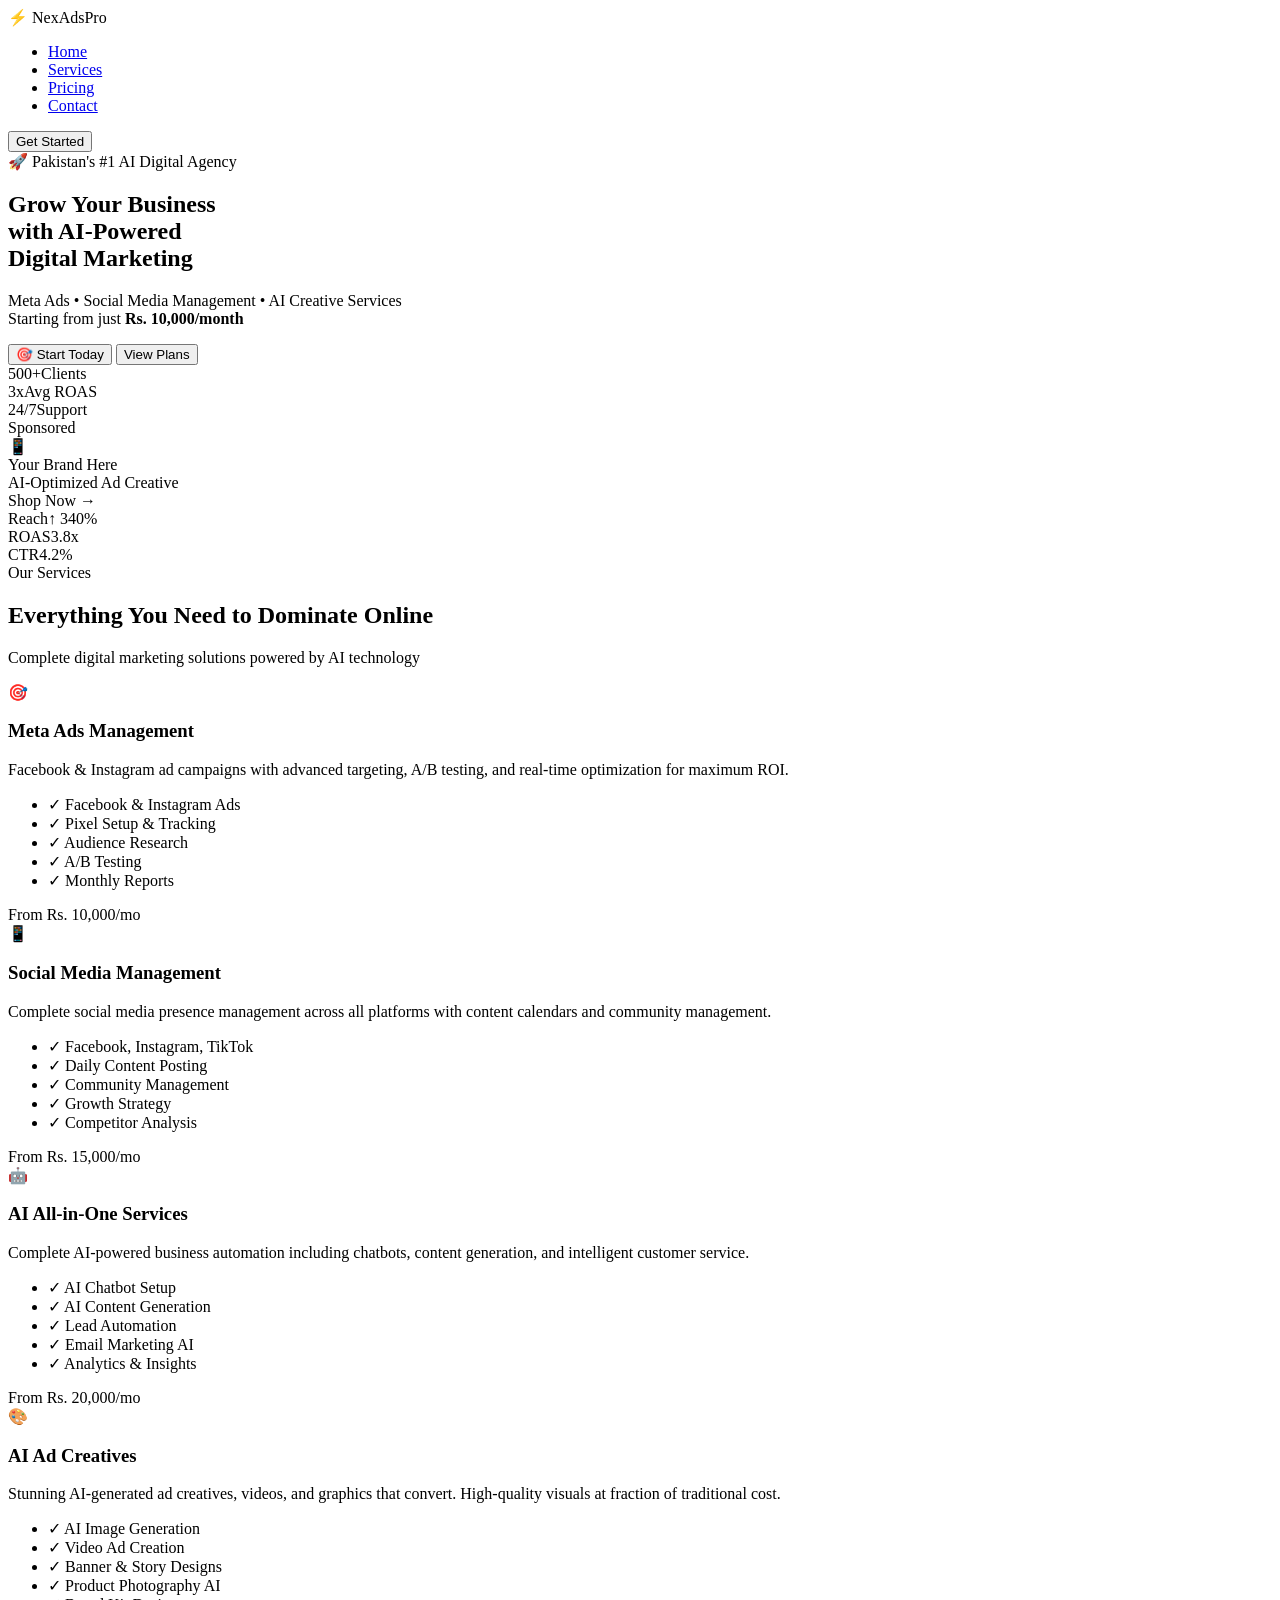
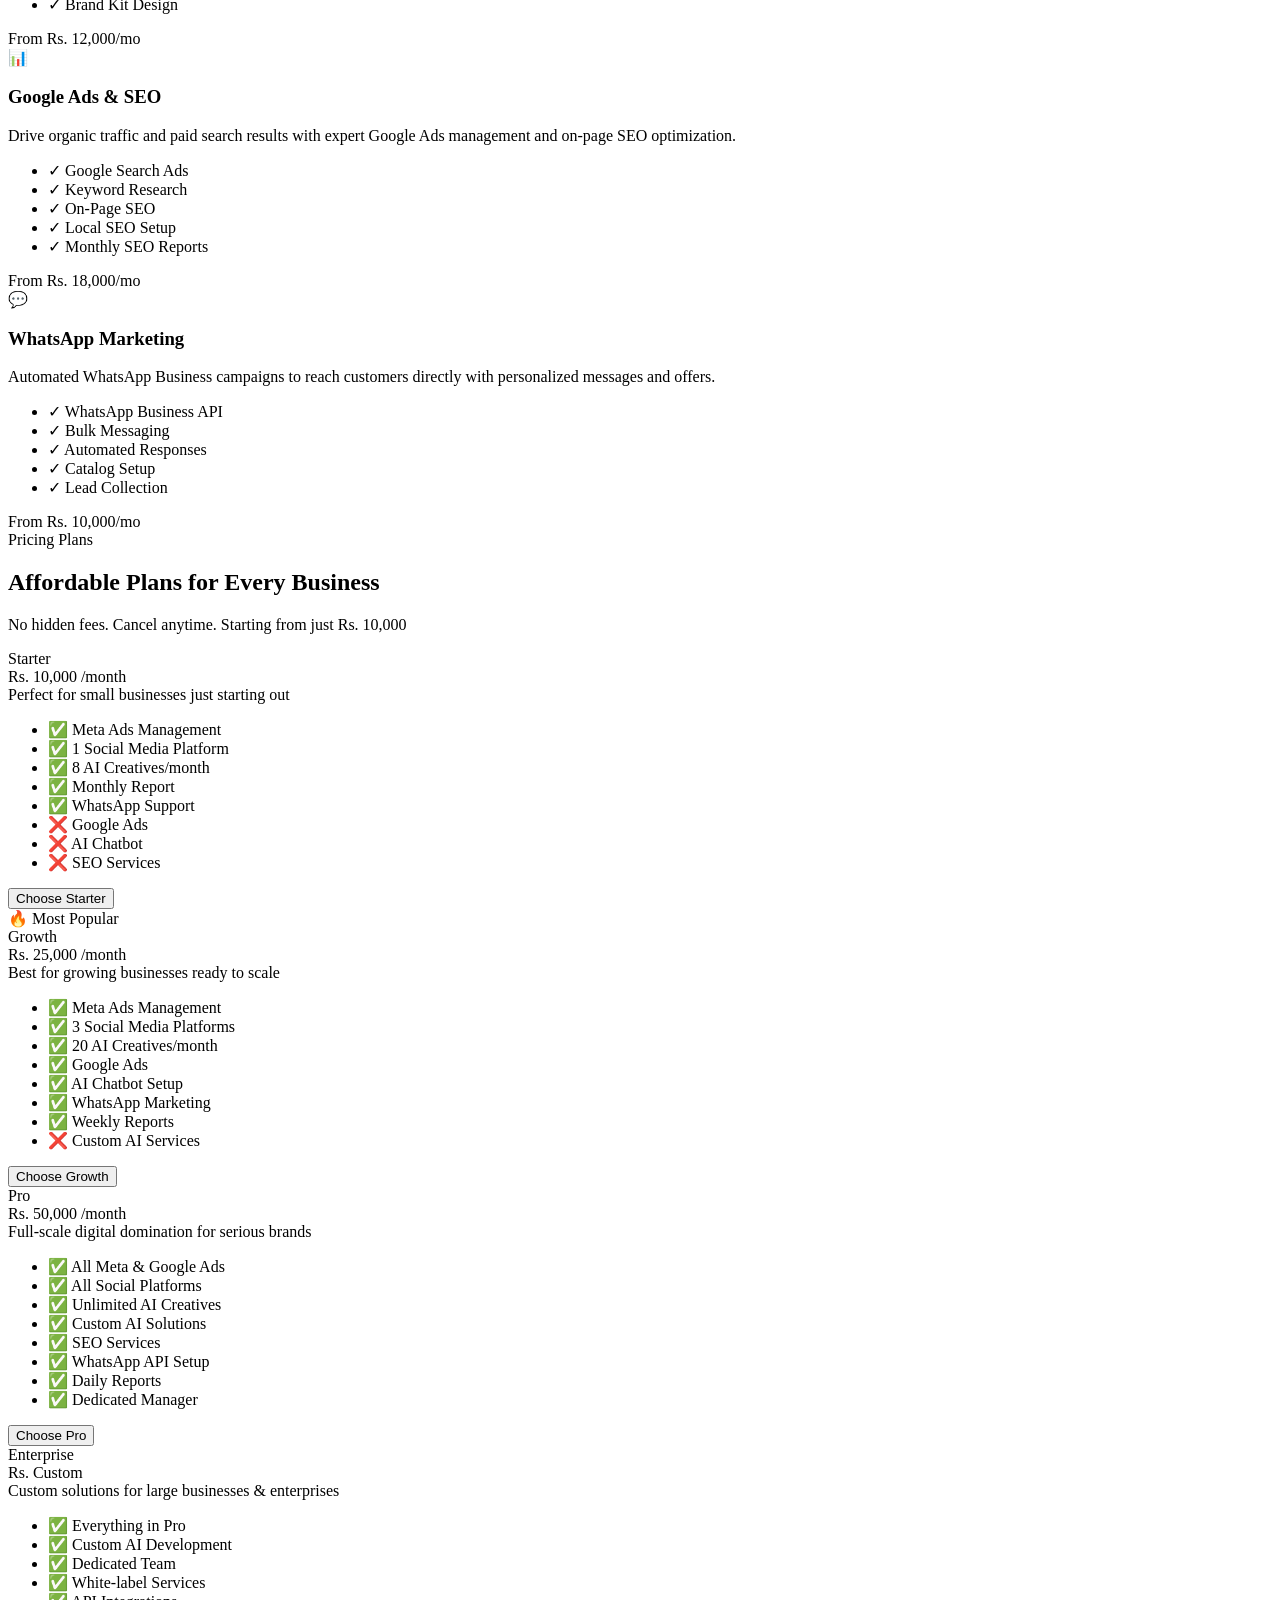
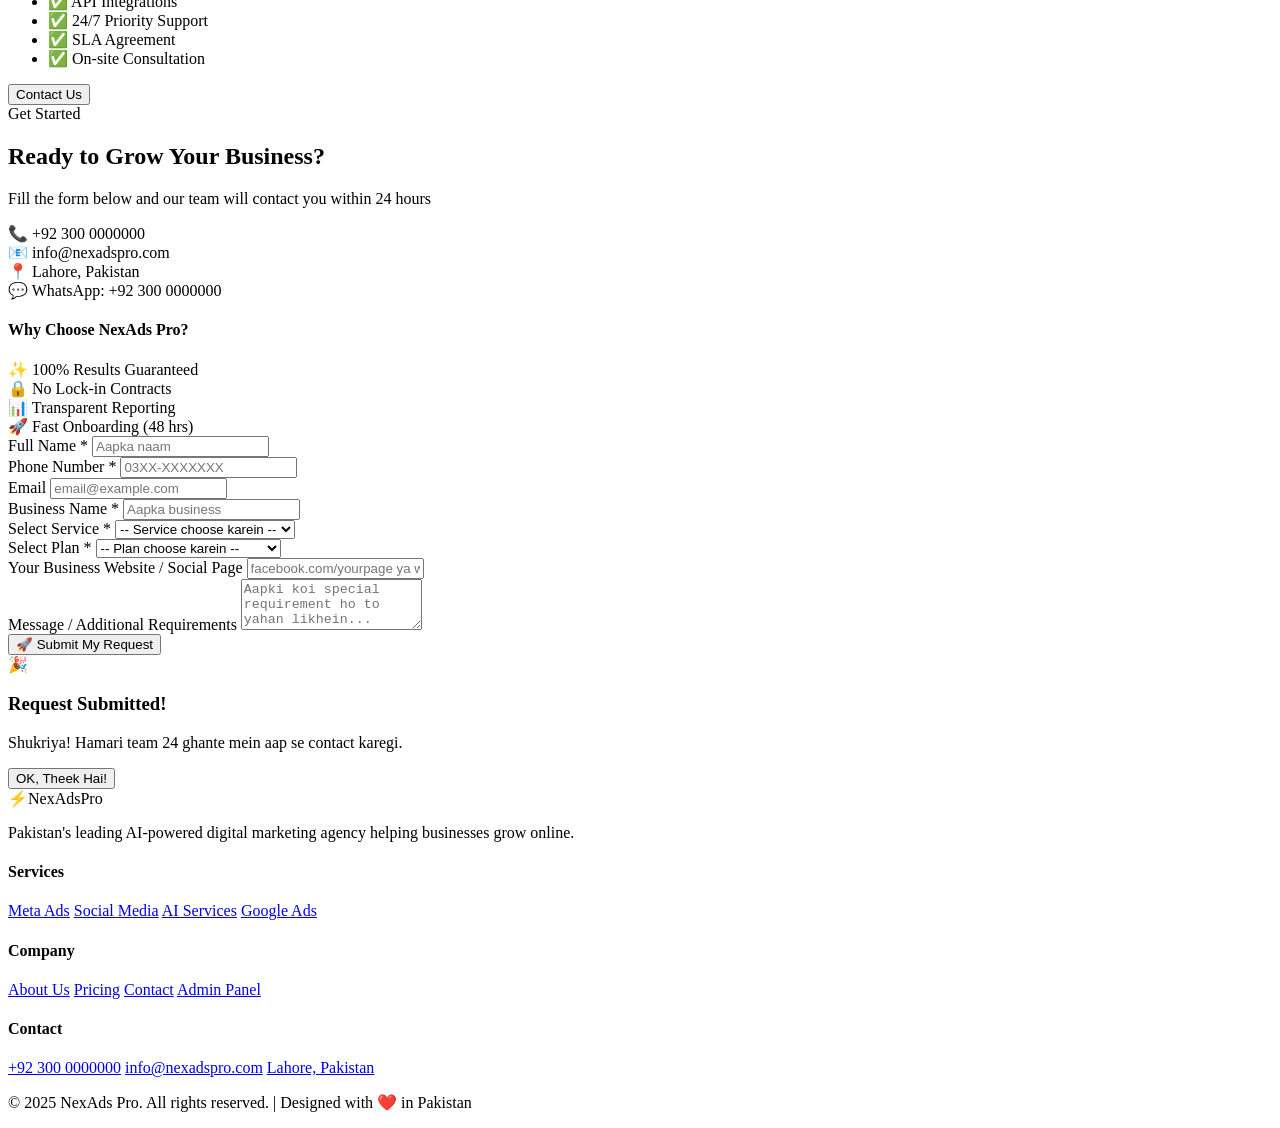
==== index.html @ dd32b871 "Add files via upload" ====
<!DOCTYPE html>
<html lang="en">
<head>
<meta charset="UTF-8">
<meta name="viewport" content="width=device-width, initial-scale=1.0">
<title>NexAds Pro | Digital Marketing & AI Services</title>
<link href="https://fonts.googleapis.com/css2?family=Syne:wght@400;600;700;800&family=DM+Sans:wght@300;400;500&display=swap" rel="stylesheet">
<link rel="stylesheet" href="css/style.css">
</head>
<body>

<!-- NAV -->
<nav class="navbar" id="navbar">
  <div class="nav-container">
    <div class="logo">
      <span class="logo-icon">⚡</span>
      <span class="logo-text">NexAds<span class="accent">Pro</span></span>
    </div>
    <ul class="nav-links" id="navLinks">
      <li><a href="#home">Home</a></li>
      <li><a href="#services">Services</a></li>
      <li><a href="#pricing">Pricing</a></li>
      <li><a href="#contact">Contact</a></li>
    </ul>
    <button class="cta-nav" onclick="scrollToContact()">Get Started</button>
    <div class="hamburger" id="hamburger">
      <span></span><span></span><span></span>
    </div>
  </div>
</nav>

<!-- HERO -->
<section class="hero" id="home">
  <div class="hero-bg">
    <div class="orb orb1"></div>
    <div class="orb orb2"></div>
    <div class="orb orb3"></div>
    <div class="grid-lines"></div>
  </div>
  <div class="hero-content">
    <div class="hero-badge">🚀 Pakistan's #1 AI Digital Agency</div>
    <h1 class="hero-title">
      Grow Your Business<br>
      with <span class="gradient-text">AI-Powered</span><br>
      Digital Marketing
    </h1>
    <p class="hero-sub">Meta Ads • Social Media Management • AI Creative Services<br>Starting from just <strong>Rs. 10,000/month</strong></p>
    <div class="hero-btns">
      <button class="btn-primary" onclick="scrollToContact()">🎯 Start Today</button>
      <button class="btn-outline" onclick="scrollTo('#pricing')">View Plans</button>
    </div>
    <div class="hero-stats">
      <div class="stat"><span class="stat-num">500+</span><span class="stat-label">Clients</span></div>
      <div class="stat-div"></div>
      <div class="stat"><span class="stat-num">3x</span><span class="stat-label">Avg ROAS</span></div>
      <div class="stat-div"></div>
      <div class="stat"><span class="stat-num">24/7</span><span class="stat-label">Support</span></div>
    </div>
  </div>
  <div class="hero-visual">
    <div class="phone-mockup">
      <div class="phone-screen">
        <div class="ad-preview">
          <div class="ad-tag">Sponsored</div>
          <div class="ad-img">📱</div>
          <div class="ad-content">
            <div class="ad-title">Your Brand Here</div>
            <div class="ad-desc">AI-Optimized Ad Creative</div>
            <div class="ad-cta">Shop Now →</div>
          </div>
        </div>
        <div class="metrics-card">
          <div class="metric"><span class="m-label">Reach</span><span class="m-val green">↑ 340%</span></div>
          <div class="metric"><span class="m-label">ROAS</span><span class="m-val green">3.8x</span></div>
          <div class="metric"><span class="m-label">CTR</span><span class="m-val yellow">4.2%</span></div>
        </div>
      </div>
    </div>
  </div>
</section>

<!-- SERVICES -->
<section class="services" id="services">
  <div class="container">
    <div class="section-header">
      <span class="section-tag">Our Services</span>
      <h2>Everything You Need to <span class="gradient-text">Dominate Online</span></h2>
      <p>Complete digital marketing solutions powered by AI technology</p>
    </div>
    <div class="services-grid">

      <div class="service-card featured">
        <div class="service-icon">🎯</div>
        <h3>Meta Ads Management</h3>
        <p>Facebook & Instagram ad campaigns with advanced targeting, A/B testing, and real-time optimization for maximum ROI.</p>
        <ul class="service-list">
          <li>✓ Facebook & Instagram Ads</li>
          <li>✓ Pixel Setup & Tracking</li>
          <li>✓ Audience Research</li>
          <li>✓ A/B Testing</li>
          <li>✓ Monthly Reports</li>
        </ul>
        <div class="service-price">From Rs. 10,000/mo</div>
      </div>

      <div class="service-card">
        <div class="service-icon">📱</div>
        <h3>Social Media Management</h3>
        <p>Complete social media presence management across all platforms with content calendars and community management.</p>
        <ul class="service-list">
          <li>✓ Facebook, Instagram, TikTok</li>
          <li>✓ Daily Content Posting</li>
          <li>✓ Community Management</li>
          <li>✓ Growth Strategy</li>
          <li>✓ Competitor Analysis</li>
        </ul>
        <div class="service-price">From Rs. 15,000/mo</div>
      </div>

      <div class="service-card">
        <div class="service-icon">🤖</div>
        <h3>AI All-in-One Services</h3>
        <p>Complete AI-powered business automation including chatbots, content generation, and intelligent customer service.</p>
        <ul class="service-list">
          <li>✓ AI Chatbot Setup</li>
          <li>✓ AI Content Generation</li>
          <li>✓ Lead Automation</li>
          <li>✓ Email Marketing AI</li>
          <li>✓ Analytics & Insights</li>
        </ul>
        <div class="service-price">From Rs. 20,000/mo</div>
      </div>

      <div class="service-card">
        <div class="service-icon">🎨</div>
        <h3>AI Ad Creatives</h3>
        <p>Stunning AI-generated ad creatives, videos, and graphics that convert. High-quality visuals at fraction of traditional cost.</p>
        <ul class="service-list">
          <li>✓ AI Image Generation</li>
          <li>✓ Video Ad Creation</li>
          <li>✓ Banner & Story Designs</li>
          <li>✓ Product Photography AI</li>
          <li>✓ Brand Kit Design</li>
        </ul>
        <div class="service-price">From Rs. 12,000/mo</div>
      </div>

      <div class="service-card">
        <div class="service-icon">📊</div>
        <h3>Google Ads & SEO</h3>
        <p>Drive organic traffic and paid search results with expert Google Ads management and on-page SEO optimization.</p>
        <ul class="service-list">
          <li>✓ Google Search Ads</li>
          <li>✓ Keyword Research</li>
          <li>✓ On-Page SEO</li>
          <li>✓ Local SEO Setup</li>
          <li>✓ Monthly SEO Reports</li>
        </ul>
        <div class="service-price">From Rs. 18,000/mo</div>
      </div>

      <div class="service-card">
        <div class="service-icon">💬</div>
        <h3>WhatsApp Marketing</h3>
        <p>Automated WhatsApp Business campaigns to reach customers directly with personalized messages and offers.</p>
        <ul class="service-list">
          <li>✓ WhatsApp Business API</li>
          <li>✓ Bulk Messaging</li>
          <li>✓ Automated Responses</li>
          <li>✓ Catalog Setup</li>
          <li>✓ Lead Collection</li>
        </ul>
        <div class="service-price">From Rs. 10,000/mo</div>
      </div>

    </div>
  </div>
</section>

<!-- PRICING -->
<section class="pricing" id="pricing">
  <div class="container">
    <div class="section-header">
      <span class="section-tag">Pricing Plans</span>
      <h2>Affordable Plans for <span class="gradient-text">Every Business</span></h2>
      <p>No hidden fees. Cancel anytime. Starting from just Rs. 10,000</p>
    </div>
    <div class="pricing-grid">

      <div class="pricing-card">
        <div class="plan-tag">Starter</div>
        <div class="plan-price">
          <span class="currency">Rs.</span>
          <span class="amount">10,000</span>
          <span class="period">/month</span>
        </div>
        <div class="plan-desc">Perfect for small businesses just starting out</div>
        <ul class="plan-features">
          <li>✅ Meta Ads Management</li>
          <li>✅ 1 Social Media Platform</li>
          <li>✅ 8 AI Creatives/month</li>
          <li>✅ Monthly Report</li>
          <li>✅ WhatsApp Support</li>
          <li>❌ Google Ads</li>
          <li>❌ AI Chatbot</li>
          <li>❌ SEO Services</li>
        </ul>
        <button class="btn-plan" onclick="selectPlan('Starter - Rs. 10,000/month')">Choose Starter</button>
      </div>

      <div class="pricing-card popular">
        <div class="popular-badge">🔥 Most Popular</div>
        <div class="plan-tag">Growth</div>
        <div class="plan-price">
          <span class="currency">Rs.</span>
          <span class="amount">25,000</span>
          <span class="period">/month</span>
        </div>
        <div class="plan-desc">Best for growing businesses ready to scale</div>
        <ul class="plan-features">
          <li>✅ Meta Ads Management</li>
          <li>✅ 3 Social Media Platforms</li>
          <li>✅ 20 AI Creatives/month</li>
          <li>✅ Google Ads</li>
          <li>✅ AI Chatbot Setup</li>
          <li>✅ WhatsApp Marketing</li>
          <li>✅ Weekly Reports</li>
          <li>❌ Custom AI Services</li>
        </ul>
        <button class="btn-plan popular-btn" onclick="selectPlan('Growth - Rs. 25,000/month')">Choose Growth</button>
      </div>

      <div class="pricing-card">
        <div class="plan-tag">Pro</div>
        <div class="plan-price">
          <span class="currency">Rs.</span>
          <span class="amount">50,000</span>
          <span class="period">/month</span>
        </div>
        <div class="plan-desc">Full-scale digital domination for serious brands</div>
        <ul class="plan-features">
          <li>✅ All Meta & Google Ads</li>
          <li>✅ All Social Platforms</li>
          <li>✅ Unlimited AI Creatives</li>
          <li>✅ Custom AI Solutions</li>
          <li>✅ SEO Services</li>
          <li>✅ WhatsApp API Setup</li>
          <li>✅ Daily Reports</li>
          <li>✅ Dedicated Manager</li>
        </ul>
        <button class="btn-plan" onclick="selectPlan('Pro - Rs. 50,000/month')">Choose Pro</button>
      </div>

      <div class="pricing-card enterprise">
        <div class="plan-tag">Enterprise</div>
        <div class="plan-price">
          <span class="currency">Rs.</span>
          <span class="amount">Custom</span>
        </div>
        <div class="plan-desc">Custom solutions for large businesses & enterprises</div>
        <ul class="plan-features">
          <li>✅ Everything in Pro</li>
          <li>✅ Custom AI Development</li>
          <li>✅ Dedicated Team</li>
          <li>✅ White-label Services</li>
          <li>✅ API Integrations</li>
          <li>✅ 24/7 Priority Support</li>
          <li>✅ SLA Agreement</li>
          <li>✅ On-site Consultation</li>
        </ul>
        <button class="btn-plan" onclick="selectPlan('Enterprise - Custom Pricing')">Contact Us</button>
      </div>

    </div>
  </div>
</section>

<!-- CONTACT / ORDER FORM -->
<section class="contact" id="contact">
  <div class="container">
    <div class="section-header">
      <span class="section-tag">Get Started</span>
      <h2>Ready to <span class="gradient-text">Grow Your Business?</span></h2>
      <p>Fill the form below and our team will contact you within 24 hours</p>
    </div>
    <div class="contact-wrapper">
      <div class="contact-info">
        <div class="info-item">📞 <span>+92 300 0000000</span></div>
        <div class="info-item">📧 <span>info@nexadspro.com</span></div>
        <div class="info-item">📍 <span>Lahore, Pakistan</span></div>
        <div class="info-item">💬 <span>WhatsApp: +92 300 0000000</span></div>
        <div class="why-us">
          <h4>Why Choose NexAds Pro?</h4>
          <div class="why-item">✨ 100% Results Guaranteed</div>
          <div class="why-item">🔒 No Lock-in Contracts</div>
          <div class="why-item">📊 Transparent Reporting</div>
          <div class="why-item">🚀 Fast Onboarding (48 hrs)</div>
        </div>
      </div>
      <form class="contact-form" id="contactForm">
        <div class="form-row">
          <div class="form-group">
            <label>Full Name *</label>
            <input type="text" id="fname" placeholder="Aapka naam" required>
          </div>
          <div class="form-group">
            <label>Phone Number *</label>
            <input type="tel" id="fphone" placeholder="03XX-XXXXXXX" required>
          </div>
        </div>
        <div class="form-row">
          <div class="form-group">
            <label>Email</label>
            <input type="email" id="femail" placeholder="email@example.com">
          </div>
          <div class="form-group">
            <label>Business Name *</label>
            <input type="text" id="fbusiness" placeholder="Aapka business" required>
          </div>
        </div>
        <div class="form-group">
          <label>Select Service *</label>
          <select id="fservice" required>
            <option value="">-- Service choose karein --</option>
            <option>Meta Ads Management</option>
            <option>Social Media Management</option>
            <option>AI All-in-One Services</option>
            <option>AI Ad Creatives</option>
            <option>Google Ads & SEO</option>
            <option>WhatsApp Marketing</option>
            <option>Multiple Services (Bundle)</option>
          </select>
        </div>
        <div class="form-group">
          <label>Select Plan *</label>
          <select id="fplan" required>
            <option value="">-- Plan choose karein --</option>
            <option>Starter - Rs. 10,000/month</option>
            <option>Growth - Rs. 25,000/month</option>
            <option>Pro - Rs. 50,000/month</option>
            <option>Enterprise - Custom Pricing</option>
          </select>
        </div>
        <div class="form-group">
          <label>Your Business Website / Social Page</label>
          <input type="text" id="fwebsite" placeholder="facebook.com/yourpage ya website">
        </div>
        <div class="form-group">
          <label>Message / Additional Requirements</label>
          <textarea id="fmessage" rows="3" placeholder="Aapki koi special requirement ho to yahan likhein..."></textarea>
        </div>
        <button type="submit" class="btn-submit" id="submitBtn">
          <span id="submitText">🚀 Submit My Request</span>
        </button>
      </form>
    </div>
  </div>
</section>

<!-- SUCCESS MODAL -->
<div class="modal" id="successModal">
  <div class="modal-box">
    <div class="modal-icon">🎉</div>
    <h3>Request Submitted!</h3>
    <p>Shukriya! Hamari team 24 ghante mein aap se contact karegi.</p>
    <button onclick="closeModal()">OK, Theek Hai!</button>
  </div>
</div>

<!-- FOOTER -->
<footer class="footer">
  <div class="container">
    <div class="footer-grid">
      <div class="footer-brand">
        <div class="logo"><span class="logo-icon">⚡</span><span class="logo-text">NexAds<span class="accent">Pro</span></span></div>
        <p>Pakistan's leading AI-powered digital marketing agency helping businesses grow online.</p>
      </div>
      <div class="footer-links">
        <h4>Services</h4>
        <a href="#services">Meta Ads</a>
        <a href="#services">Social Media</a>
        <a href="#services">AI Services</a>
        <a href="#services">Google Ads</a>
      </div>
      <div class="footer-links">
        <h4>Company</h4>
        <a href="#home">About Us</a>
        <a href="#pricing">Pricing</a>
        <a href="#contact">Contact</a>
        <a href="admin/login.html">Admin Panel</a>
      </div>
      <div class="footer-links">
        <h4>Contact</h4>
        <a href="#">+92 300 0000000</a>
        <a href="#">info@nexadspro.com</a>
        <a href="#">Lahore, Pakistan</a>
      </div>
    </div>
    <div class="footer-bottom">
      <p>© 2025 NexAds Pro. All rights reserved. | Designed with ❤️ in Pakistan</p>
    </div>
  </div>
</footer>

<script src="js/main.js"></script>
</body>
</html>
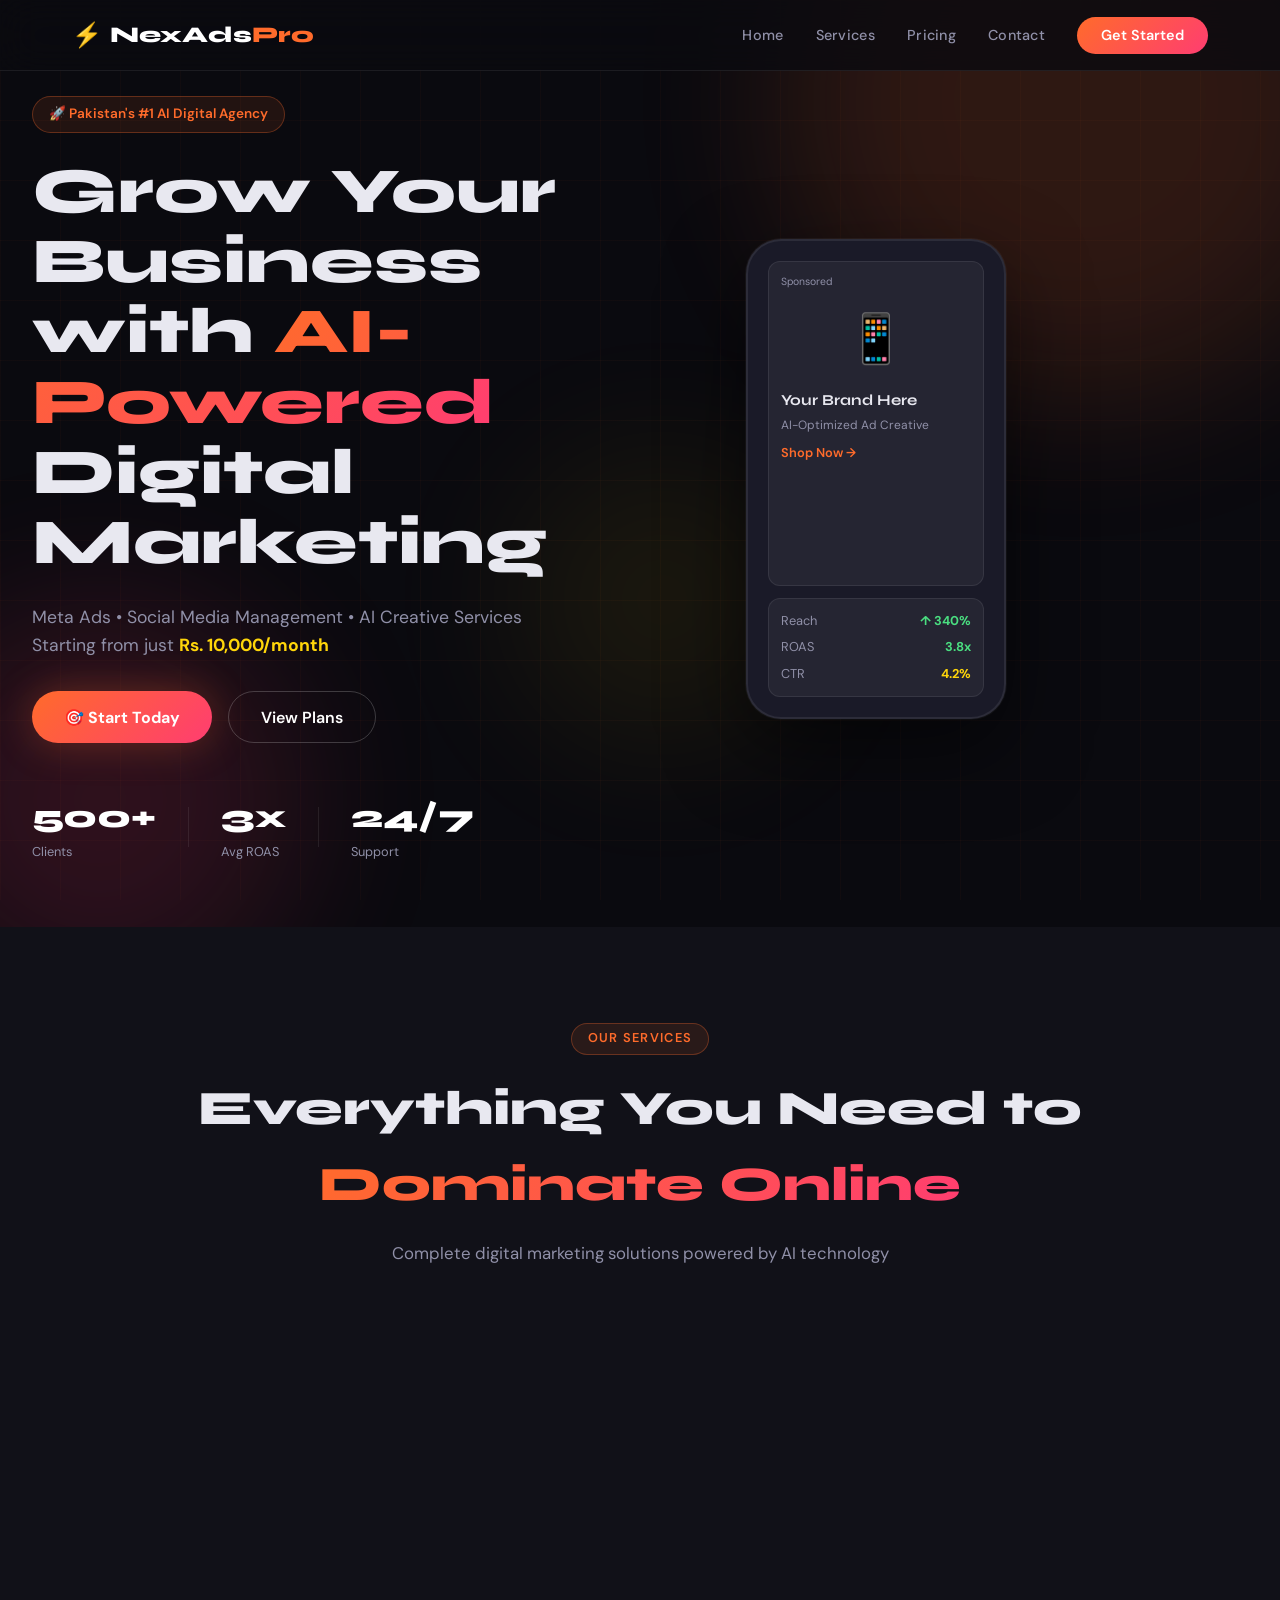
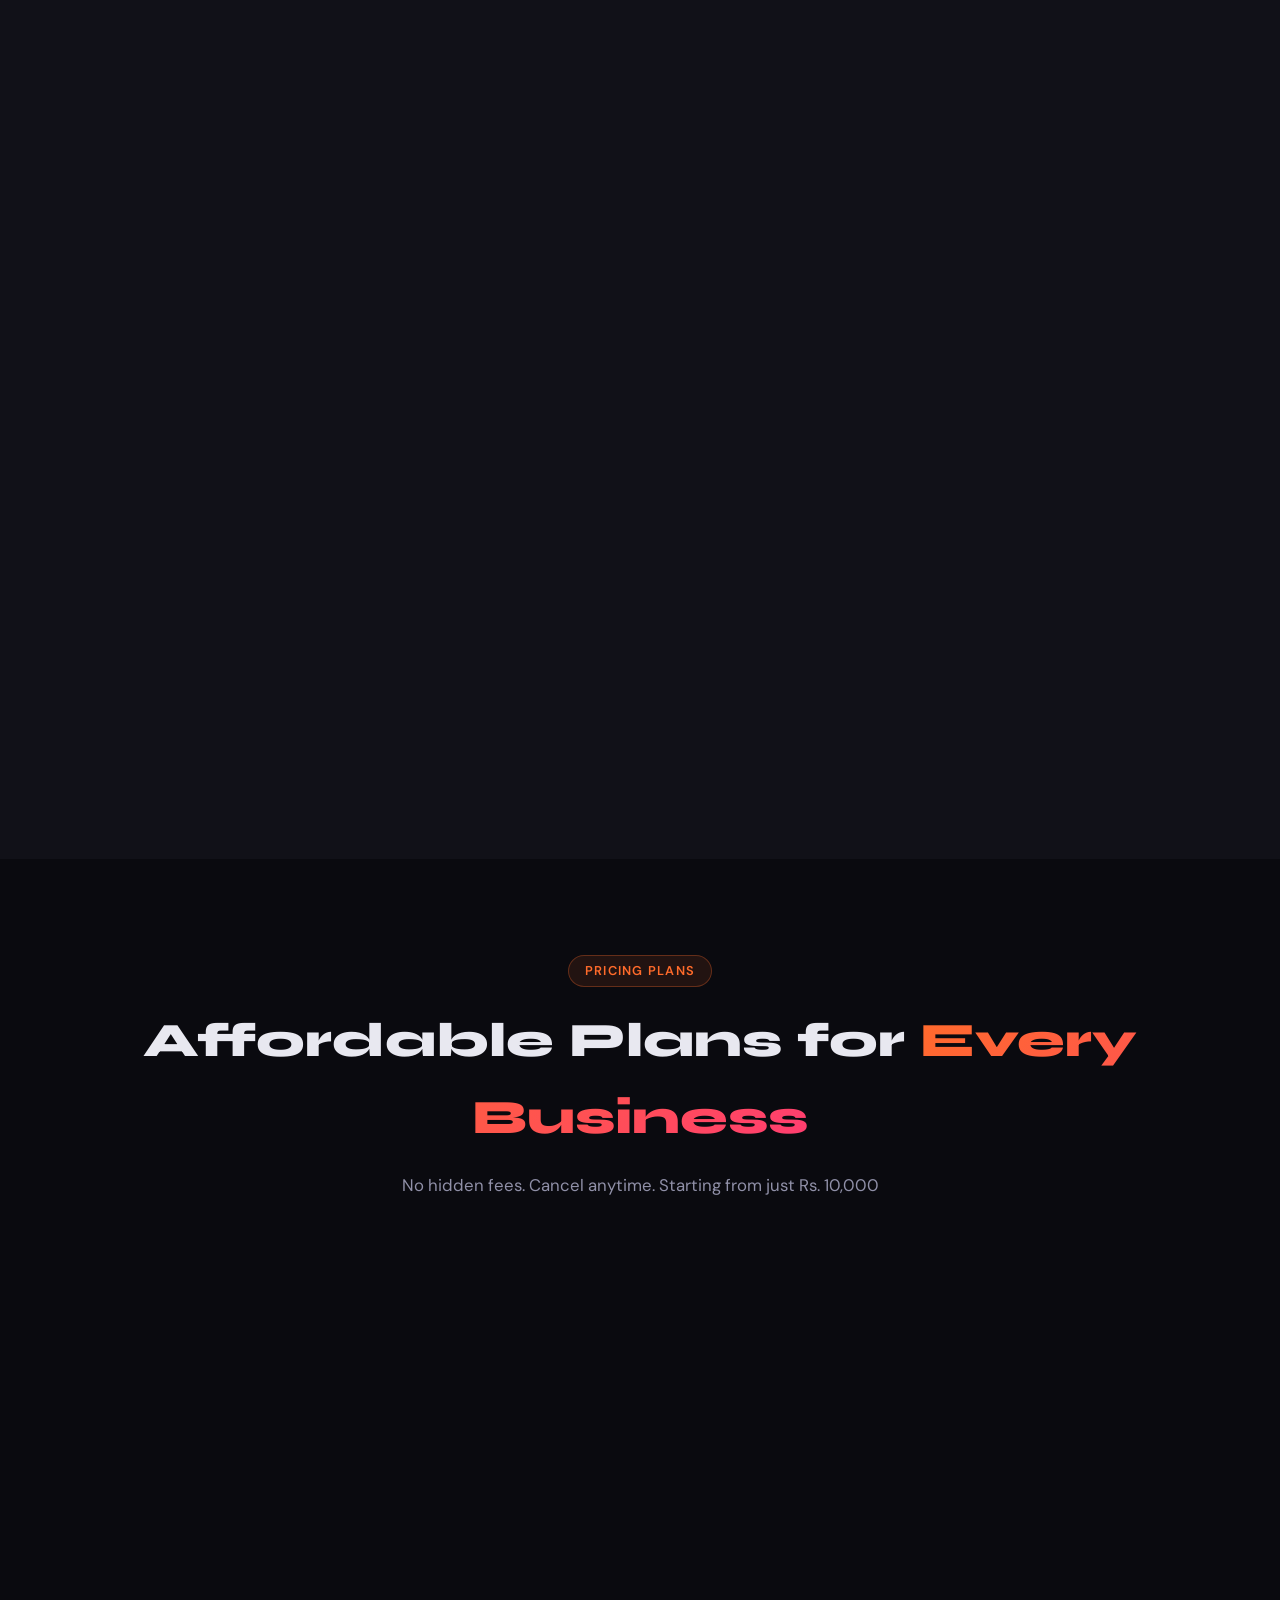
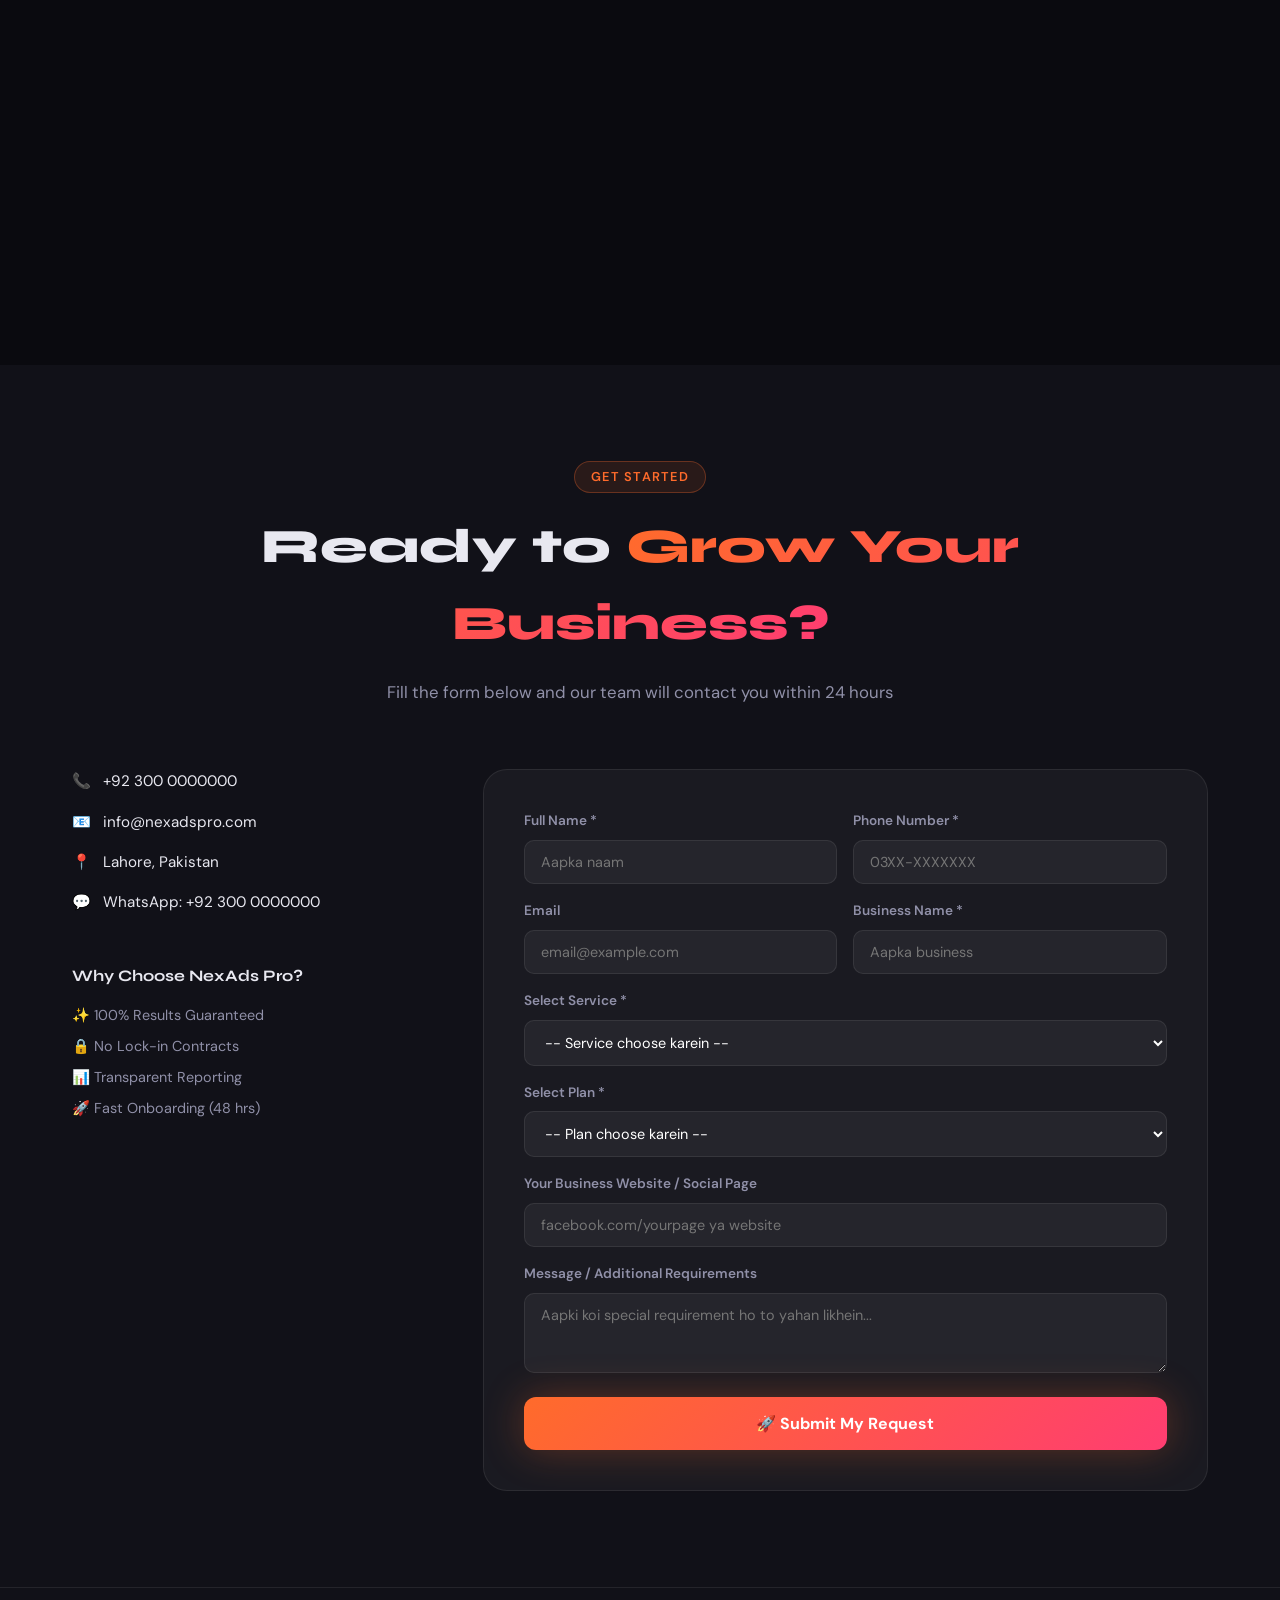
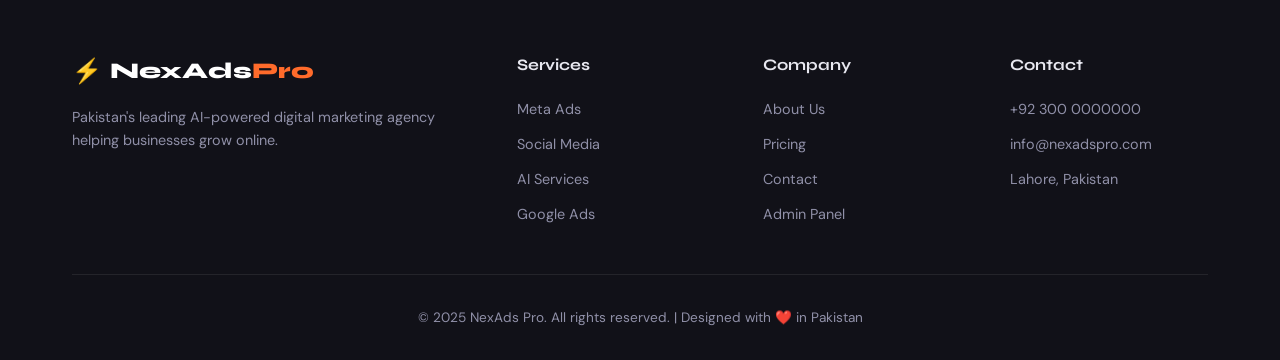
==== commit a574da0c: "Add CSS styles and layout for index.html Added CSS styles for layout, navbar, hero section, services" ====
--- a/index.html
+++ b/index.html
@@ -5,10 +5,378 @@
 <meta name="viewport" content="width=device-width, initial-scale=1.0">
 <title>NexAds Pro | Digital Marketing & AI Services</title>
 <link href="https://fonts.googleapis.com/css2?family=Syne:wght@400;600;700;800&family=DM+Sans:wght@300;400;500&display=swap" rel="stylesheet">
-<link rel="stylesheet" href="css/style.css">
+<style>/* ===== RESET & ROOT ===== */
+*, *::before, *::after { margin: 0; padding: 0; box-sizing: border-box; }
+ 
+:root {
+  --primary: #ff6b2b;
+  --primary-dark: #e55a1e;
+  --secondary: #ff3d71;
+  --accent: #ffd60a;
+  --dark: #0a0a0f;
+  --dark2: #111118;
+  --dark3: #1a1a28;
+  --card-bg: rgba(255,255,255,0.04);
+  --border: rgba(255,255,255,0.08);
+  --text: #e8e8f0;
+  --text-muted: #9090a8;
+  --gradient: linear-gradient(135deg, var(--primary), var(--secondary));
+  --glow: 0 0 40px rgba(255,107,43,0.3);
+  --font-display: 'Syne', sans-serif;
+  --font-body: 'DM Sans', sans-serif;
+}
+ 
+html { scroll-behavior: smooth; }
+body {
+  font-family: var(--font-body);
+  background: var(--dark);
+  color: var(--text);
+  overflow-x: hidden;
+  line-height: 1.6;
+}
+ 
+/* ===== SCROLLBAR ===== */
+::-webkit-scrollbar { width: 4px; }
+::-webkit-scrollbar-track { background: var(--dark2); }
+::-webkit-scrollbar-thumb { background: var(--primary); border-radius: 2px; }
+ 
+/* ===== NAVBAR ===== */
+.navbar {
+  position: fixed; top: 0; left: 0; right: 0; z-index: 1000;
+  padding: 1rem 0;
+  background: rgba(10,10,15,0.8);
+  backdrop-filter: blur(20px);
+  border-bottom: 1px solid var(--border);
+  transition: all 0.3s;
+}
+.navbar.scrolled { padding: 0.6rem 0; background: rgba(10,10,15,0.95); }
+.nav-container {
+  max-width: 1200px; margin: 0 auto;
+  padding: 0 2rem;
+  display: flex; align-items: center; gap: 2rem;
+}
+.logo { display: flex; align-items: center; gap: 0.5rem; text-decoration: none; }
+.logo-icon { font-size: 1.5rem; }
+.logo-text { font-family: var(--font-display); font-size: 1.4rem; font-weight: 800; color: white; }
+.logo-text .accent { color: var(--primary); }
+.nav-links { display: flex; list-style: none; gap: 2rem; margin-left: auto; }
+.nav-links a {
+  color: var(--text-muted); text-decoration: none;
+  font-size: 0.9rem; font-weight: 500; letter-spacing: 0.02em;
+  transition: color 0.2s;
+}
+.nav-links a:hover { color: white; }
+.cta-nav {
+  background: var(--gradient); color: white; border: none;
+  padding: 0.6rem 1.5rem; border-radius: 50px;
+  font-family: var(--font-body); font-weight: 600; font-size: 0.9rem;
+  cursor: pointer; transition: opacity 0.2s, transform 0.2s;
+  white-space: nowrap;
+}
+.cta-nav:hover { opacity: 0.9; transform: translateY(-1px); }
+.hamburger {
+  display: none; flex-direction: column; gap: 5px; cursor: pointer; margin-left: auto;
+}
+.hamburger span { width: 25px; height: 2px; background: white; border-radius: 2px; transition: all 0.3s; }
+ 
+/* ===== HERO ===== */
+.hero {
+  min-height: 100vh; position: relative; overflow: hidden;
+  display: flex; align-items: center; padding: 6rem 2rem 4rem;
+  max-width: 1400px; margin: 0 auto; gap: 4rem;
+}
+.hero-bg { position: fixed; inset: 0; z-index: -1; pointer-events: none; }
+.orb {
+  position: absolute; border-radius: 50%;
+  filter: blur(80px); opacity: 0.15; animation: float 8s ease-in-out infinite;
+}
+.orb1 { width: 600px; height: 600px; background: var(--primary); top: -200px; right: -100px; }
+.orb2 { width: 400px; height: 400px; background: var(--secondary); bottom: -100px; left: -100px; animation-delay: -3s; }
+.orb3 { width: 300px; height: 300px; background: var(--accent); top: 50%; left: 40%; animation-delay: -5s; opacity: 0.07; }
+@keyframes float { 0%,100%{transform:translateY(0)} 50%{transform:translateY(-30px)} }
+.grid-lines {
+  position: absolute; inset: 0;
+  background-image: linear-gradient(rgba(255,107,43,0.03) 1px,transparent 1px),
+    linear-gradient(90deg,rgba(255,107,43,0.03) 1px,transparent 1px);
+  background-size: 60px 60px;
+}
+.hero-content { flex: 1; max-width: 620px; }
+.hero-badge {
+  display: inline-block;
+  background: rgba(255,107,43,0.1); border: 1px solid rgba(255,107,43,0.3);
+  color: var(--primary); padding: 0.4rem 1rem; border-radius: 50px;
+  font-size: 0.85rem; font-weight: 600; margin-bottom: 1.5rem;
+  animation: fadeUp 0.6s ease both;
+}
+.hero-title {
+  font-family: var(--font-display); font-size: clamp(2.5rem, 5vw, 4.5rem);
+  font-weight: 800; line-height: 1.1; margin-bottom: 1.5rem;
+  animation: fadeUp 0.6s ease 0.1s both;
+}
+.gradient-text {
+  background: var(--gradient); -webkit-background-clip: text;
+  background-clip: text; -webkit-text-fill-color: transparent;
+}
+.hero-sub {
+  color: var(--text-muted); font-size: 1.1rem; margin-bottom: 2rem;
+  animation: fadeUp 0.6s ease 0.2s both;
+}
+.hero-sub strong { color: var(--accent); }
+.hero-btns { display: flex; gap: 1rem; flex-wrap: wrap; margin-bottom: 3rem; animation: fadeUp 0.6s ease 0.3s both; }
+.btn-primary {
+  background: var(--gradient); color: white; border: none;
+  padding: 0.9rem 2rem; border-radius: 50px;
+  font-family: var(--font-body); font-weight: 700; font-size: 1rem;
+  cursor: pointer; transition: all 0.3s; box-shadow: var(--glow);
+}
+.btn-primary:hover { transform: translateY(-3px); box-shadow: 0 0 60px rgba(255,107,43,0.5); }
+.btn-outline {
+  background: transparent; color: white;
+  border: 1px solid rgba(255,255,255,0.2);
+  padding: 0.9rem 2rem; border-radius: 50px;
+  font-family: var(--font-body); font-weight: 600; font-size: 1rem;
+  cursor: pointer; transition: all 0.3s;
+}
+.btn-outline:hover { border-color: var(--primary); color: var(--primary); }
+.hero-stats { display: flex; gap: 2rem; align-items: center; animation: fadeUp 0.6s ease 0.4s both; }
+.stat { display: flex; flex-direction: column; }
+.stat-num { font-family: var(--font-display); font-size: 2rem; font-weight: 800; color: white; }
+.stat-label { font-size: 0.8rem; color: var(--text-muted); }
+.stat-div { width: 1px; height: 40px; background: var(--border); }
+ 
+/* PHONE MOCKUP */
+.hero-visual { flex: 0 0 320px; animation: fadeUp 0.6s ease 0.5s both; }
+.phone-mockup {
+  width: 260px; height: 480px; margin: 0 auto;
+  background: var(--dark3); border: 2px solid var(--border);
+  border-radius: 35px; padding: 20px; position: relative;
+  box-shadow: 0 30px 80px rgba(0,0,0,0.5), 0 0 0 1px rgba(255,255,255,0.05);
+}
+.phone-screen { height: 100%; display: flex; flex-direction: column; gap: 12px; }
+.ad-preview {
+  background: rgba(255,255,255,0.05); border: 1px solid var(--border);
+  border-radius: 12px; padding: 12px; flex: 1;
+}
+.ad-tag { font-size: 0.65rem; color: var(--text-muted); margin-bottom: 8px; }
+.ad-img { font-size: 3rem; text-align: center; margin: 10px 0; }
+.ad-title { font-family: var(--font-display); font-weight: 700; font-size: 0.95rem; }
+.ad-desc { font-size: 0.75rem; color: var(--text-muted); margin: 4px 0; }
+.ad-cta { color: var(--primary); font-weight: 600; font-size: 0.8rem; margin-top: 8px; }
+.metrics-card {
+  background: rgba(255,255,255,0.05); border: 1px solid var(--border);
+  border-radius: 12px; padding: 12px; display: flex; flex-direction: column; gap: 6px;
+}
+.metric { display: flex; justify-content: space-between; align-items: center; font-size: 0.8rem; }
+.m-label { color: var(--text-muted); }
+.m-val { font-weight: 700; }
+.green { color: #4ade80; }
+.yellow { color: var(--accent); }
+ 
+@keyframes fadeUp { from{opacity:0;transform:translateY(30px)} to{opacity:1;transform:translateY(0)} }
+ 
+/* ===== CONTAINER ===== */
+.container { max-width: 1200px; margin: 0 auto; padding: 0 2rem; }
+ 
+/* ===== SECTION HEADER ===== */
+.section-header { text-align: center; margin-bottom: 4rem; }
+.section-tag {
+  display: inline-block;
+  background: rgba(255,107,43,0.1); border: 1px solid rgba(255,107,43,0.3);
+  color: var(--primary); padding: 0.3rem 1rem; border-radius: 50px;
+  font-size: 0.8rem; font-weight: 600; margin-bottom: 1rem;
+  text-transform: uppercase; letter-spacing: 0.1em;
+}
+.section-header h2 {
+  font-family: var(--font-display); font-size: clamp(2rem, 4vw, 3rem);
+  font-weight: 800; margin-bottom: 1rem;
+}
+.section-header p { color: var(--text-muted); font-size: 1.05rem; }
+ 
+/* ===== SERVICES ===== */
+.services { padding: 6rem 0; background: var(--dark2); }
+.services-grid {
+  display: grid; grid-template-columns: repeat(auto-fit, minmax(340px, 1fr)); gap: 1.5rem;
+}
+.service-card {
+  background: var(--card-bg); border: 1px solid var(--border);
+  border-radius: 20px; padding: 2rem;
+  transition: all 0.3s; position: relative; overflow: hidden;
+}
+.service-card::before {
+  content: ''; position: absolute; top: 0; left: 0; right: 0; height: 2px;
+  background: var(--gradient); transform: scaleX(0); transition: transform 0.3s; transform-origin: left;
+}
+.service-card:hover { transform: translateY(-6px); border-color: rgba(255,107,43,0.3); }
+.service-card:hover::before { transform: scaleX(1); }
+.service-card.featured {
+  border-color: rgba(255,107,43,0.3);
+  background: linear-gradient(135deg, rgba(255,107,43,0.08), rgba(255,61,113,0.05));
+}
+.service-icon { font-size: 2.5rem; margin-bottom: 1rem; }
+.service-card h3 {
+  font-family: var(--font-display); font-size: 1.3rem; font-weight: 700;
+  margin-bottom: 0.75rem;
+}
+.service-card p { color: var(--text-muted); font-size: 0.9rem; margin-bottom: 1.2rem; }
+.service-list { list-style: none; display: flex; flex-direction: column; gap: 0.4rem; }
+.service-list li { font-size: 0.85rem; color: var(--text-muted); }
+.service-price {
+  margin-top: 1.2rem; padding-top: 1rem; border-top: 1px solid var(--border);
+  color: var(--primary); font-weight: 700; font-size: 1rem;
+}
+ 
+/* ===== PRICING ===== */
+.pricing { padding: 6rem 0; }
+.pricing-grid {
+  display: grid; grid-template-columns: repeat(auto-fit, minmax(260px, 1fr)); gap: 1.5rem;
+  align-items: start;
+}
+.pricing-card {
+  background: var(--card-bg); border: 1px solid var(--border);
+  border-radius: 24px; padding: 2rem; position: relative;
+  transition: all 0.3s;
+}
+.pricing-card:hover { transform: translateY(-6px); border-color: rgba(255,107,43,0.3); }
+.pricing-card.popular {
+  border: 2px solid var(--primary);
+  background: linear-gradient(135deg, rgba(255,107,43,0.1), rgba(255,61,113,0.05));
+  transform: scale(1.03);
+}
+.pricing-card.popular:hover { transform: scale(1.03) translateY(-6px); }
+.pricing-card.enterprise { border: 1px solid rgba(255,214,10,0.3); }
+.popular-badge {
+  position: absolute; top: -14px; left: 50%; transform: translateX(-50%);
+  background: var(--gradient); color: white; padding: 0.3rem 1.2rem;
+  border-radius: 50px; font-size: 0.8rem; font-weight: 700; white-space: nowrap;
+}
+.plan-tag {
+  font-family: var(--font-display); font-size: 0.8rem; font-weight: 700;
+  text-transform: uppercase; letter-spacing: 0.1em; color: var(--primary);
+  margin-bottom: 0.5rem;
+}
+.plan-price { margin-bottom: 0.5rem; }
+.currency { font-size: 1.2rem; font-weight: 600; vertical-align: top; margin-top: 0.5rem; display: inline-block; }
+.amount { font-family: var(--font-display); font-size: 2.8rem; font-weight: 800; }
+.period { font-size: 0.85rem; color: var(--text-muted); }
+.plan-desc { font-size: 0.85rem; color: var(--text-muted); margin-bottom: 1.5rem; }
+.plan-features { list-style: none; display: flex; flex-direction: column; gap: 0.5rem; margin-bottom: 1.5rem; }
+.plan-features li { font-size: 0.85rem; }
+.btn-plan {
+  width: 100%; padding: 0.8rem; border-radius: 12px;
+  border: 1px solid var(--border); background: transparent; color: white;
+  font-family: var(--font-body); font-weight: 600; font-size: 0.9rem;
+  cursor: pointer; transition: all 0.3s;
+}
+.btn-plan:hover { border-color: var(--primary); color: var(--primary); }
+.popular-btn { background: var(--gradient); border: none; box-shadow: var(--glow); }
+.popular-btn:hover { color: white; opacity: 0.9; }
+ 
+/* ===== CONTACT ===== */
+.contact { padding: 6rem 0; background: var(--dark2); }
+.contact-wrapper { display: grid; grid-template-columns: 1fr 2fr; gap: 3rem; }
+.contact-info { display: flex; flex-direction: column; gap: 1rem; }
+.info-item {
+  display: flex; align-items: center; gap: 0.75rem;
+  color: var(--text-muted); font-size: 0.95rem;
+}
+.info-item span { color: var(--text); }
+.why-us { margin-top: 2rem; }
+.why-us h4 { font-family: var(--font-display); font-weight: 700; margin-bottom: 1rem; }
+.why-item { color: var(--text-muted); font-size: 0.9rem; margin-bottom: 0.5rem; }
+.contact-form {
+  background: var(--card-bg); border: 1px solid var(--border);
+  border-radius: 24px; padding: 2.5rem;
+}
+.form-row { display: grid; grid-template-columns: 1fr 1fr; gap: 1rem; }
+.form-group { display: flex; flex-direction: column; gap: 0.5rem; margin-bottom: 1rem; }
+.form-group label { font-size: 0.85rem; font-weight: 600; color: var(--text-muted); }
+.form-group input,
+.form-group select,
+.form-group textarea {
+  background: rgba(255,255,255,0.05); border: 1px solid var(--border);
+  border-radius: 10px; padding: 0.75rem 1rem;
+  color: white; font-family: var(--font-body); font-size: 0.9rem;
+  transition: border-color 0.2s; outline: none;
+}
+.form-group input:focus,
+.form-group select:focus,
+.form-group textarea:focus { border-color: var(--primary); }
+.form-group select option { background: var(--dark2); color: white; }
+.form-group textarea { resize: vertical; min-height: 80px; }
+.btn-submit {
+  width: 100%; padding: 1rem; border-radius: 12px; border: none;
+  background: var(--gradient); color: white;
+  font-family: var(--font-body); font-weight: 700; font-size: 1rem;
+  cursor: pointer; transition: all 0.3s; box-shadow: var(--glow);
+  margin-top: 0.5rem;
+}
+.btn-submit:hover { transform: translateY(-2px); box-shadow: 0 0 50px rgba(255,107,43,0.6); }
+.btn-submit:disabled { opacity: 0.7; cursor: not-allowed; transform: none; }
+ 
+/* ===== MODAL ===== */
+.modal {
+  display: none; position: fixed; inset: 0; z-index: 9999;
+  background: rgba(0,0,0,0.8); backdrop-filter: blur(10px);
+  align-items: center; justify-content: center;
+}
+.modal.active { display: flex; }
+.modal-box {
+  background: var(--dark3); border: 1px solid var(--border);
+  border-radius: 24px; padding: 3rem; text-align: center; max-width: 400px;
+  animation: fadeUp 0.3s ease;
+}
+.modal-icon { font-size: 3rem; margin-bottom: 1rem; }
+.modal-box h3 { font-family: var(--font-display); font-size: 1.5rem; margin-bottom: 0.75rem; }
+.modal-box p { color: var(--text-muted); margin-bottom: 1.5rem; }
+.modal-box button {
+  background: var(--gradient); color: white; border: none;
+  padding: 0.75rem 2rem; border-radius: 50px;
+  font-family: var(--font-body); font-weight: 600; cursor: pointer;
+}
+ 
+/* ===== FOOTER ===== */
+.footer { background: var(--dark2); border-top: 1px solid var(--border); padding: 4rem 0 2rem; }
+.footer-grid {
+  display: grid; grid-template-columns: 2fr 1fr 1fr 1fr; gap: 3rem; margin-bottom: 3rem;
+}
+.footer-brand p { color: var(--text-muted); font-size: 0.9rem; margin-top: 1rem; }
+.footer-links { display: flex; flex-direction: column; gap: 0.75rem; }
+.footer-links h4 { font-family: var(--font-display); font-weight: 700; margin-bottom: 0.5rem; }
+.footer-links a { color: var(--text-muted); text-decoration: none; font-size: 0.9rem; transition: color 0.2s; }
+.footer-links a:hover { color: var(--primary); }
+.footer-bottom { border-top: 1px solid var(--border); padding-top: 2rem; text-align: center; color: var(--text-muted); font-size: 0.85rem; }
+ 
+/* ===== RESPONSIVE ===== */
+@media (max-width: 900px) {
+  .hero { flex-direction: column; text-align: center; padding: 6rem 1.5rem 3rem; }
+  .hero-btns { justify-content: center; }
+  .hero-stats { justify-content: center; }
+  .hero-visual { display: none; }
+  .nav-links { display: none; }
+  .cta-nav { display: none; }
+  .hamburger { display: flex; }
+  .nav-links.open {
+    display: flex; flex-direction: column;
+    position: fixed; top: 60px; left: 0; right: 0;
+    background: var(--dark2); padding: 2rem;
+    border-bottom: 1px solid var(--border);
+    z-index: 999; gap: 1rem;
+  }
+  .contact-wrapper { grid-template-columns: 1fr; }
+  .form-row { grid-template-columns: 1fr; }
+  .footer-grid { grid-template-columns: 1fr 1fr; gap: 2rem; }
+  .pricing-card.popular { transform: scale(1); }
+  .pricing-card.popular:hover { transform: translateY(-6px); }
+}
+@media (max-width: 600px) {
+  .services-grid { grid-template-columns: 1fr; }
+  .pricing-grid { grid-template-columns: 1fr; }
+  .footer-grid { grid-template-columns: 1fr; }
+}
+</style>
 </head>
 <body>
-
+ 
 <!-- NAV -->
 <nav class="navbar" id="navbar">
   <div class="nav-container">
@@ -28,7 +396,7 @@
     </div>
   </div>
 </nav>
-
+ 
 <!-- HERO -->
 <section class="hero" id="home">
   <div class="hero-bg">
@@ -78,7 +446,7 @@
     </div>
   </div>
 </section>
-
+ 
 <!-- SERVICES -->
 <section class="services" id="services">
   <div class="container">
@@ -88,7 +456,7 @@
       <p>Complete digital marketing solutions powered by AI technology</p>
     </div>
     <div class="services-grid">
-
+ 
       <div class="service-card featured">
         <div class="service-icon">🎯</div>
         <h3>Meta Ads Management</h3>
@@ -102,7 +470,7 @@
         </ul>
         <div class="service-price">From Rs. 10,000/mo</div>
       </div>
-
+ 
       <div class="service-card">
         <div class="service-icon">📱</div>
         <h3>Social Media Management</h3>
@@ -116,7 +484,7 @@
         </ul>
         <div class="service-price">From Rs. 15,000/mo</div>
       </div>
-
+ 
       <div class="service-card">
         <div class="service-icon">🤖</div>
         <h3>AI All-in-One Services</h3>
@@ -130,7 +498,7 @@
         </ul>
         <div class="service-price">From Rs. 20,000/mo</div>
       </div>
-
+ 
       <div class="service-card">
         <div class="service-icon">🎨</div>
         <h3>AI Ad Creatives</h3>
@@ -144,7 +512,7 @@
         </ul>
         <div class="service-price">From Rs. 12,000/mo</div>
       </div>
-
+ 
       <div class="service-card">
         <div class="service-icon">📊</div>
         <h3>Google Ads & SEO</h3>
@@ -158,7 +526,7 @@
         </ul>
         <div class="service-price">From Rs. 18,000/mo</div>
       </div>
-
+ 
       <div class="service-card">
         <div class="service-icon">💬</div>
         <h3>WhatsApp Marketing</h3>
@@ -172,11 +540,11 @@
         </ul>
         <div class="service-price">From Rs. 10,000/mo</div>
       </div>
-
+ 
     </div>
   </div>
 </section>
-
+ 
 <!-- PRICING -->
 <section class="pricing" id="pricing">
   <div class="container">
@@ -186,7 +554,7 @@
       <p>No hidden fees. Cancel anytime. Starting from just Rs. 10,000</p>
     </div>
     <div class="pricing-grid">
-
+ 
       <div class="pricing-card">
         <div class="plan-tag">Starter</div>
         <div class="plan-price">
@@ -207,7 +575,7 @@
         </ul>
         <button class="btn-plan" onclick="selectPlan('Starter - Rs. 10,000/month')">Choose Starter</button>
       </div>
-
+ 
       <div class="pricing-card popular">
         <div class="popular-badge">🔥 Most Popular</div>
         <div class="plan-tag">Growth</div>
@@ -229,7 +597,7 @@
         </ul>
         <button class="btn-plan popular-btn" onclick="selectPlan('Growth - Rs. 25,000/month')">Choose Growth</button>
       </div>
-
+ 
       <div class="pricing-card">
         <div class="plan-tag">Pro</div>
         <div class="plan-price">
@@ -250,7 +618,7 @@
         </ul>
         <button class="btn-plan" onclick="selectPlan('Pro - Rs. 50,000/month')">Choose Pro</button>
       </div>
-
+ 
       <div class="pricing-card enterprise">
         <div class="plan-tag">Enterprise</div>
         <div class="plan-price">
@@ -270,11 +638,11 @@
         </ul>
         <button class="btn-plan" onclick="selectPlan('Enterprise - Custom Pricing')">Contact Us</button>
       </div>
-
+ 
     </div>
   </div>
 </section>
-
+ 
 <!-- CONTACT / ORDER FORM -->
 <section class="contact" id="contact">
   <div class="container">
@@ -356,7 +724,7 @@
     </div>
   </div>
 </section>
-
+ 
 <!-- SUCCESS MODAL -->
 <div class="modal" id="successModal">
   <div class="modal-box">
@@ -366,7 +734,7 @@
     <button onclick="closeModal()">OK, Theek Hai!</button>
   </div>
 </div>
-
+ 
 <!-- FOOTER -->
 <footer class="footer">
   <div class="container">
@@ -401,7 +769,113 @@
     </div>
   </div>
 </footer>
-
-<script src="js/main.js"></script>
+ 
+<script>// ===== NAVBAR SCROLL =====
+const navbar = document.getElementById('navbar');
+window.addEventListener('scroll', () => {
+  navbar.classList.toggle('scrolled', window.scrollY > 50);
+});
+ 
+// ===== HAMBURGER MENU =====
+const hamburger = document.getElementById('hamburger');
+const navLinks = document.getElementById('navLinks');
+hamburger.addEventListener('click', () => {
+  navLinks.classList.toggle('open');
+});
+navLinks.querySelectorAll('a').forEach(a => {
+  a.addEventListener('click', () => navLinks.classList.remove('open'));
+});
+ 
+// ===== SMOOTH SCROLL =====
+function scrollToContact() {
+  document.getElementById('contact').scrollIntoView({ behavior: 'smooth' });
+}
+function scrollTo(selector) {
+  document.querySelector(selector).scrollIntoView({ behavior: 'smooth' });
+}
+ 
+// ===== SELECT PLAN =====
+function selectPlan(plan) {
+  document.getElementById('fplan').value = plan;
+  scrollToContact();
+  setTimeout(() => {
+    document.getElementById('fplan').style.borderColor = 'var(--primary)';
+    setTimeout(() => document.getElementById('fplan').style.borderColor = '', 1500);
+  }, 600);
+}
+ 
+// ===== MODAL =====
+function closeModal() {
+  document.getElementById('successModal').classList.remove('active');
+}
+ 
+// ===== FORM SUBMISSION =====
+document.getElementById('contactForm').addEventListener('submit', function(e) {
+  e.preventDefault();
+ 
+  const btn = document.getElementById('submitBtn');
+  const text = document.getElementById('submitText');
+ 
+  // Gather form data
+  const customer = {
+    id: 'ORD-' + Date.now(),
+    timestamp: new Date().toISOString(),
+    name: document.getElementById('fname').value.trim(),
+    phone: document.getElementById('fphone').value.trim(),
+    email: document.getElementById('femail').value.trim(),
+    business: document.getElementById('fbusiness').value.trim(),
+    service: document.getElementById('fservice').value,
+    plan: document.getElementById('fplan').value,
+    website: document.getElementById('fwebsite').value.trim(),
+    message: document.getElementById('fmessage').value.trim(),
+    status: 'New',
+    date: new Date().toLocaleDateString('en-PK', {day:'2-digit',month:'short',year:'numeric'})
+  };
+ 
+  // Validation
+  if (!customer.name || !customer.phone || !customer.business || !customer.service || !customer.plan) {
+    alert('Please fill all required fields!');
+    return;
+  }
+ 
+  // Loading state
+  btn.disabled = true;
+  text.textContent = '⏳ Submitting...';
+ 
+  // Save to localStorage (simulated backend)
+  setTimeout(() => {
+    const existing = JSON.parse(localStorage.getItem('nexads_customers') || '[]');
+    existing.push(customer);
+    localStorage.setItem('nexads_customers', JSON.stringify(existing));
+ 
+    // Reset
+    btn.disabled = false;
+    text.textContent = '🚀 Submit My Request';
+    this.reset();
+ 
+    // Show success modal
+    document.getElementById('successModal').classList.add('active');
+    console.log('Customer saved:', customer);
+  }, 1200);
+});
+ 
+// ===== ANIMATE ON SCROLL =====
+const observer = new IntersectionObserver((entries) => {
+  entries.forEach(entry => {
+    if (entry.isIntersecting) {
+      entry.target.style.opacity = '1';
+      entry.target.style.transform = 'translateY(0)';
+    }
+  });
+}, { threshold: 0.1 });
+ 
+document.querySelectorAll('.service-card, .pricing-card').forEach(el => {
+  el.style.opacity = '0';
+  el.style.transform = 'translateY(30px)';
+  el.style.transition = 'opacity 0.5s ease, transform 0.5s ease';
+  observer.observe(el);
+});
+</script>
 </body>
 </html>
+ 
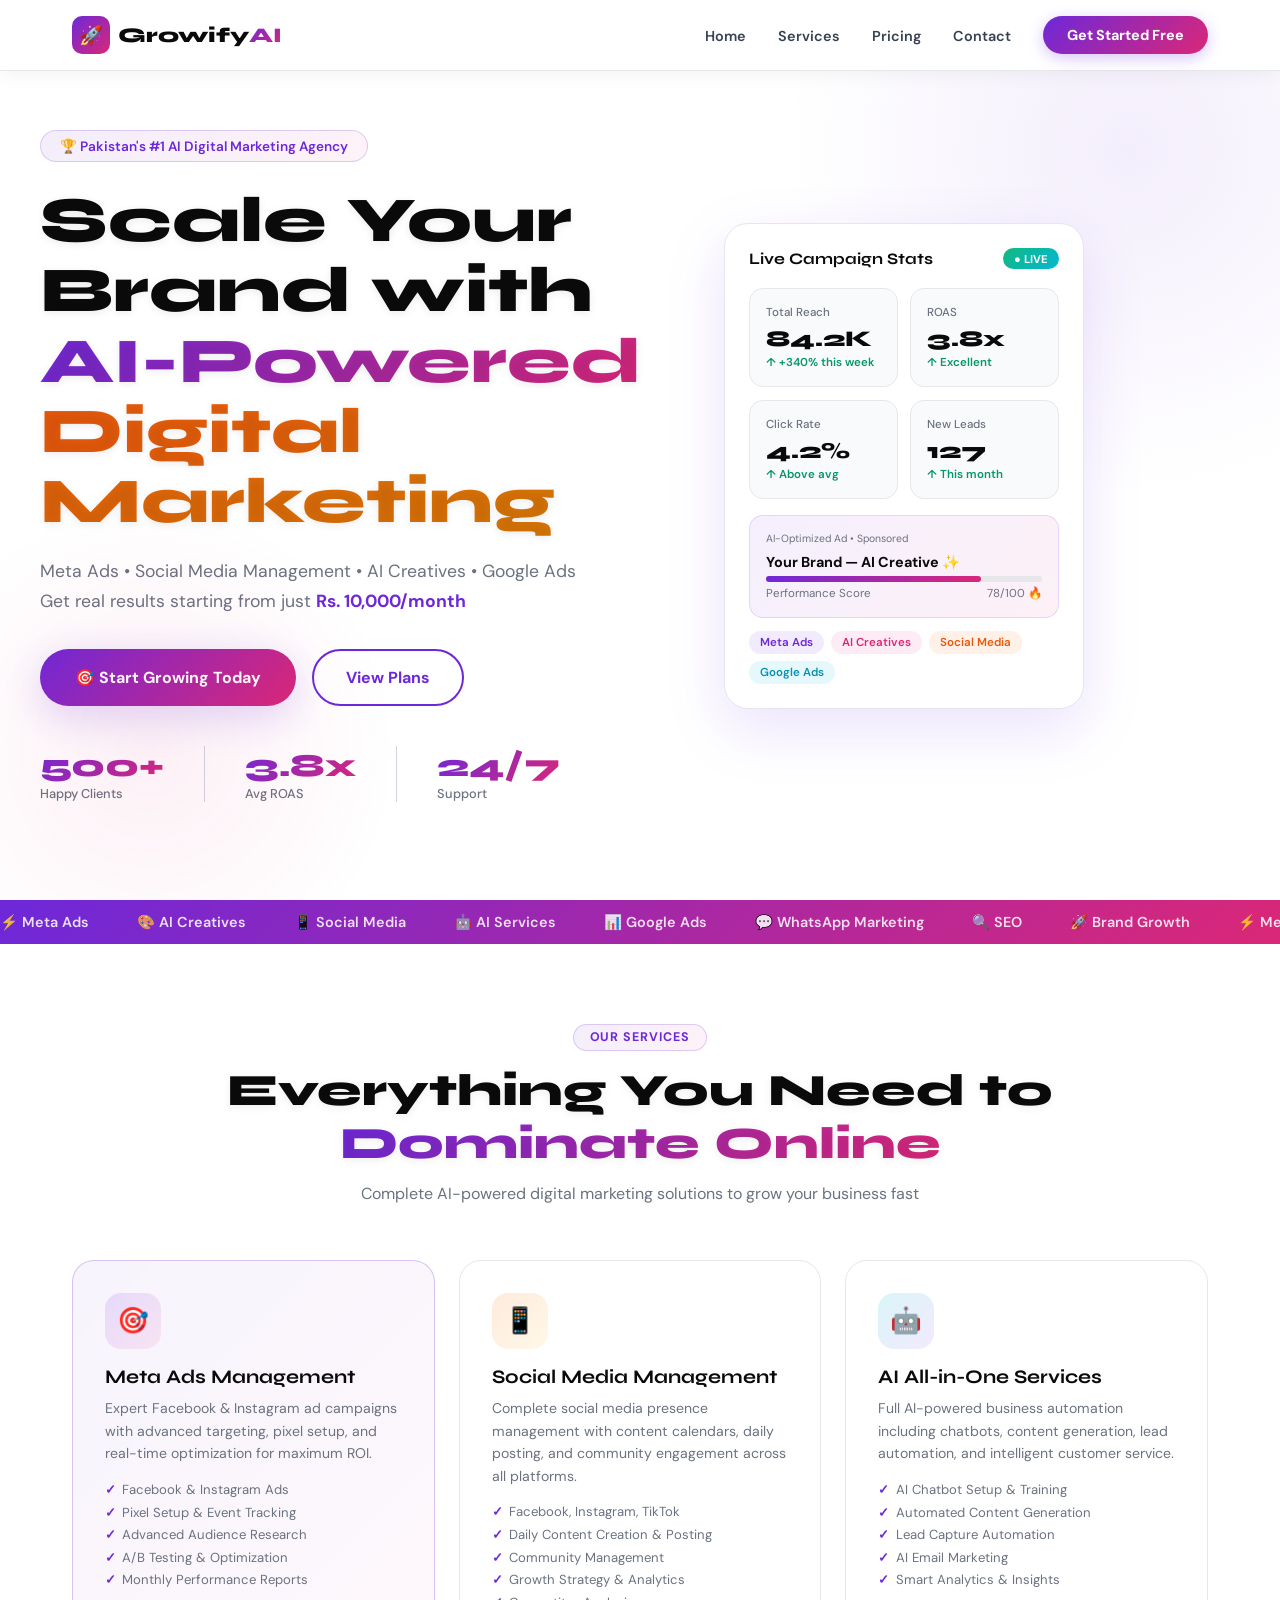
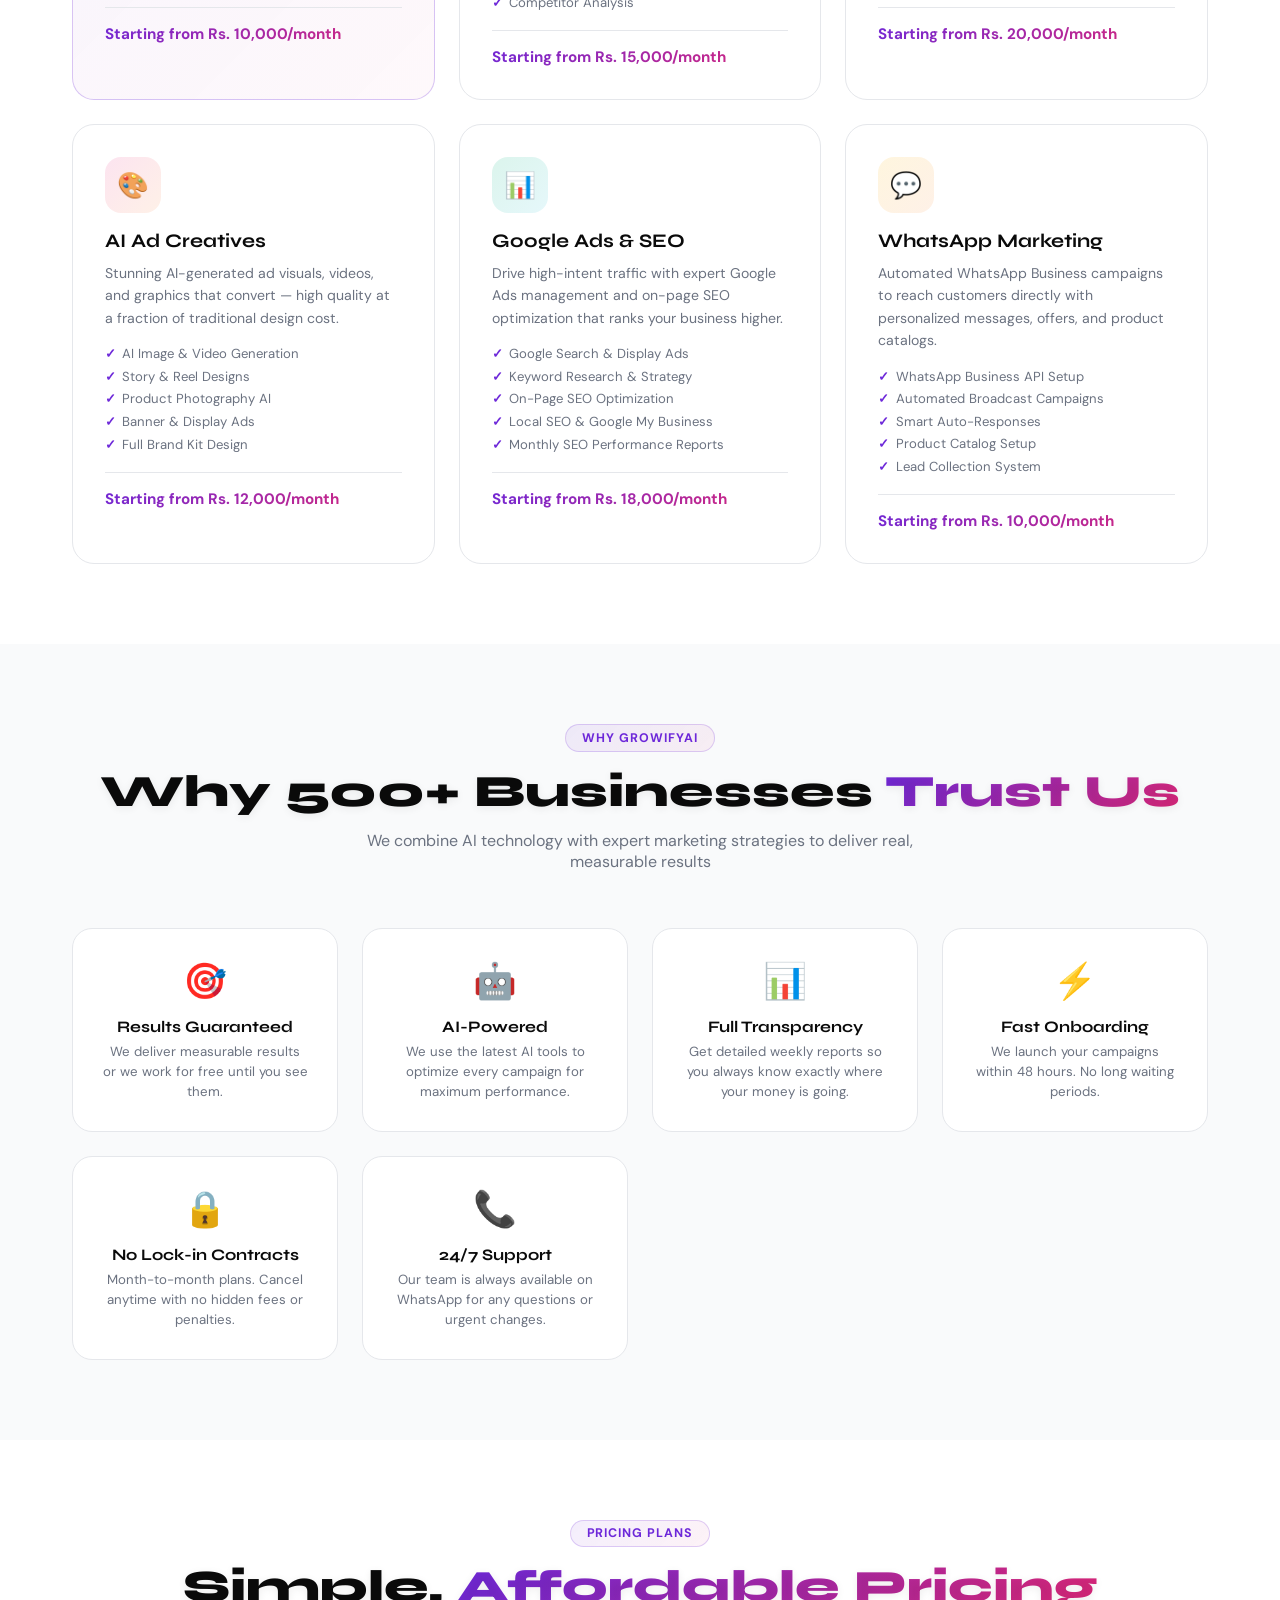
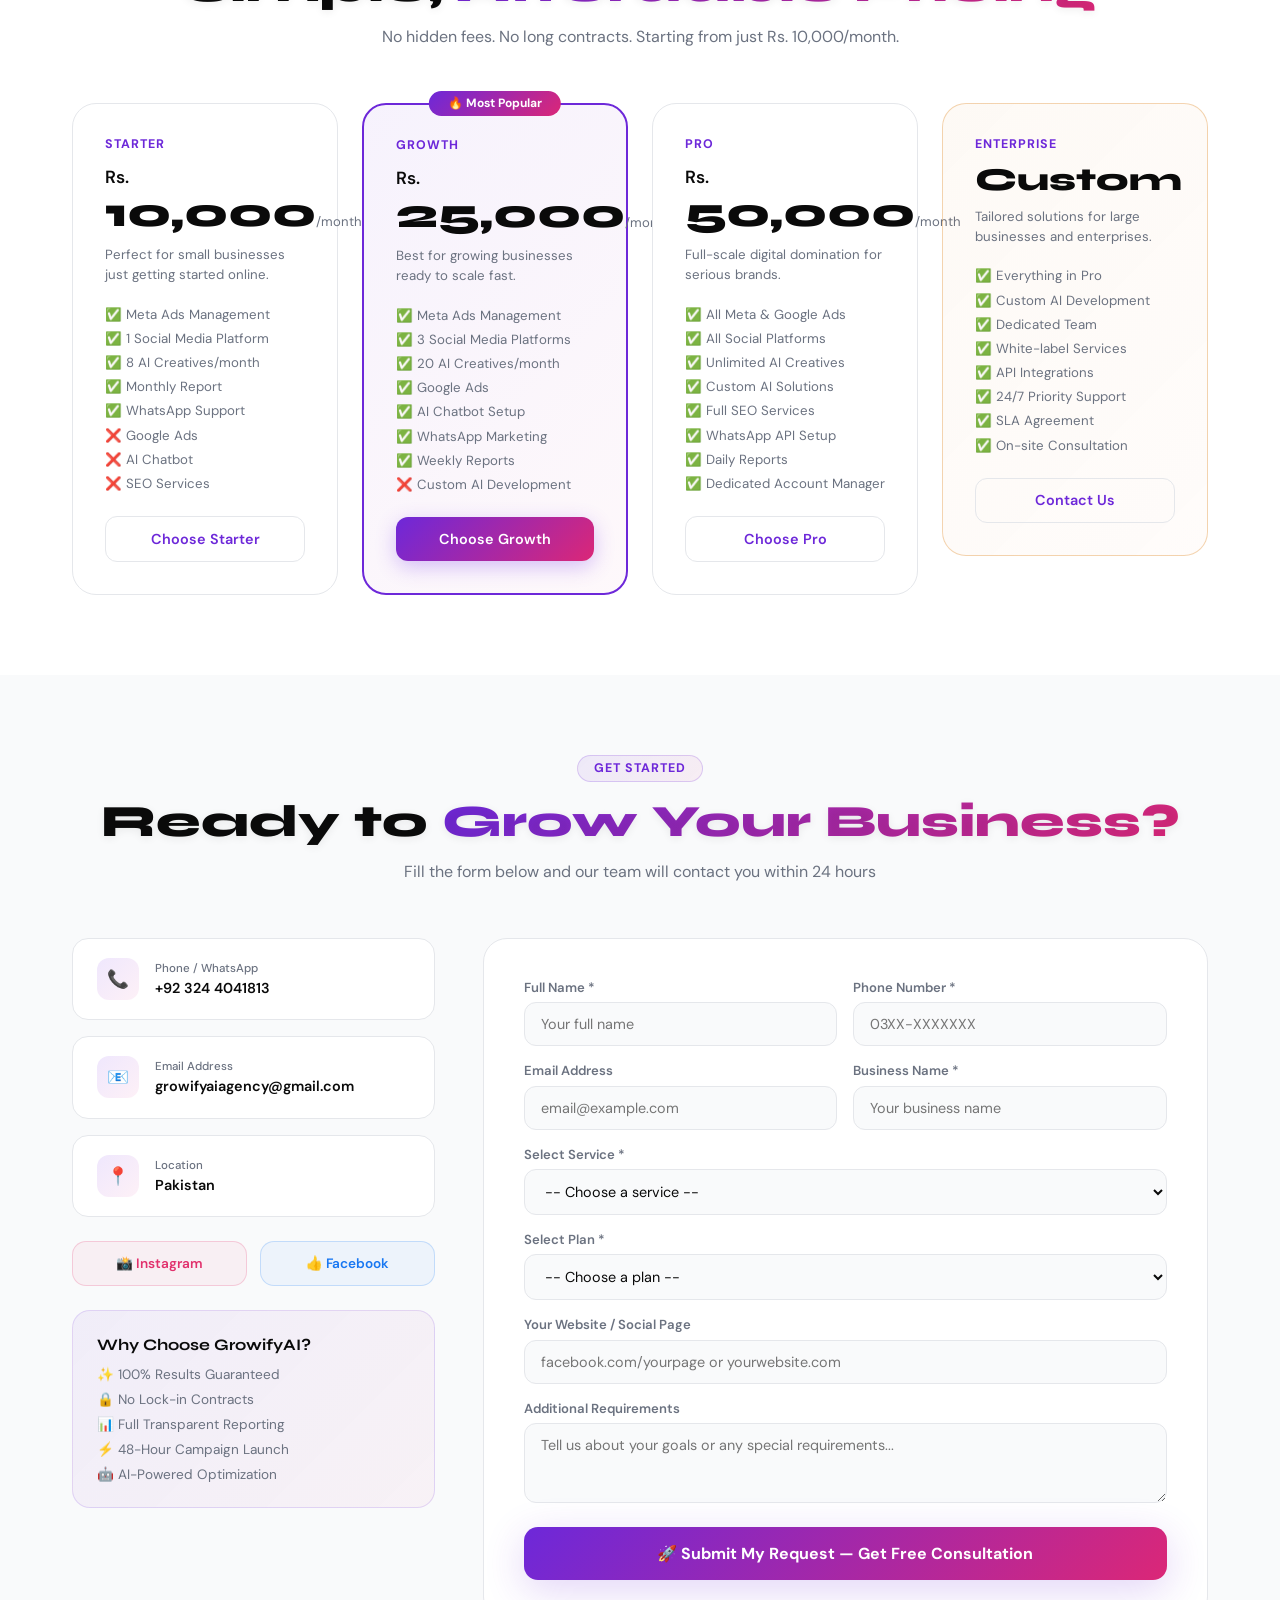
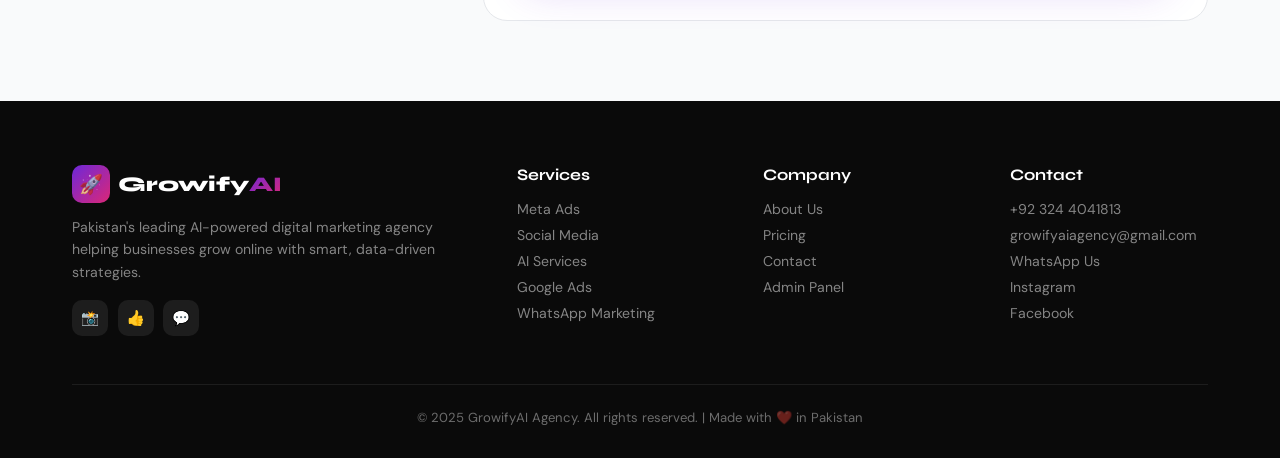
==== commit dbd980f4: "Update print statement from 'Hello' to 'Goodbye'" ====
--- a/index.html
+++ b/index.html
@@ -3,567 +3,475 @@
 <head>
 <meta charset="UTF-8">
 <meta name="viewport" content="width=device-width, initial-scale=1.0">
-<title>NexAds Pro | Digital Marketing & AI Services</title>
-<link href="https://fonts.googleapis.com/css2?family=Syne:wght@400;600;700;800&family=DM+Sans:wght@300;400;500&display=swap" rel="stylesheet">
-<style>/* ===== RESET & ROOT ===== */
-*, *::before, *::after { margin: 0; padding: 0; box-sizing: border-box; }
- 
-:root {
-  --primary: #ff6b2b;
-  --primary-dark: #e55a1e;
-  --secondary: #ff3d71;
-  --accent: #ffd60a;
-  --dark: #0a0a0f;
-  --dark2: #111118;
-  --dark3: #1a1a28;
-  --card-bg: rgba(255,255,255,0.04);
-  --border: rgba(255,255,255,0.08);
-  --text: #e8e8f0;
-  --text-muted: #9090a8;
-  --gradient: linear-gradient(135deg, var(--primary), var(--secondary));
-  --glow: 0 0 40px rgba(255,107,43,0.3);
-  --font-display: 'Syne', sans-serif;
-  --font-body: 'DM Sans', sans-serif;
+<title>GrowifyAI Agency | Digital Marketing & AI Services</title>
+<link href="https://fonts.googleapis.com/css2?family=Syne:wght@400;600;700;800&family=DM+Sans:wght@300;400;500;600&display=swap" rel="stylesheet">
+<style>
+*,*::before,*::after{margin:0;padding:0;box-sizing:border-box}
+:root{
+  --primary:#6d28d9;
+  --primary2:#7c3aed;
+  --pink:#db2777;
+  --orange:#ea580c;
+  --cyan:#0891b2;
+  --yellow:#d97706;
+  --green:#059669;
+  --bg:#ffffff;
+  --bg2:#f9fafb;
+  --dark:#0a0a0a;
+  --dark2:#111111;
+  --card:#ffffff;
+  --border:#e5e7eb;
+  --text:#0a0a0a;
+  --muted:#6b7280;
+  --grad:linear-gradient(135deg,#6d28d9,#db2777);
+  --grad2:linear-gradient(135deg,#ea580c,#d97706);
+  --grad3:linear-gradient(135deg,#0891b2,#6d28d9);
+  --glow:0 10px 40px rgba(109,40,217,0.2);
+  --fd:'Syne',sans-serif;
+  --fb:'DM Sans',sans-serif;
 }
- 
-html { scroll-behavior: smooth; }
-body {
-  font-family: var(--font-body);
-  background: var(--dark);
-  color: var(--text);
-  overflow-x: hidden;
-  line-height: 1.6;
+html{scroll-behavior:smooth}
+body{font-family:var(--fb);background:#ffffff;color:#0a0a0a;overflow-x:hidden}
+::-webkit-scrollbar{width:4px}
+::-webkit-scrollbar-thumb{background:var(--primary);border-radius:2px}
+ 
+/* NAV */
+.nav{position:fixed;top:0;left:0;right:0;z-index:999;padding:1rem 0;background:rgba(255,255,255,0.95);backdrop-filter:blur(20px);border-bottom:1px solid #e5e7eb;transition:all .3s;box-shadow:0 2px 20px rgba(0,0,0,0.06)}
+.nav.scrolled{padding:.6rem 0;box-shadow:0 4px 30px rgba(0,0,0,0.1)}
+.nav-c{max-width:1200px;margin:0 auto;padding:0 2rem;display:flex;align-items:center;gap:2rem}
+.logo{display:flex;align-items:center;gap:.5rem;text-decoration:none}
+.logo-icon{width:38px;height:38px;background:var(--grad);border-radius:10px;display:flex;align-items:center;justify-content:center;font-size:1.2rem}
+.logo-text{font-family:var(--fd);font-size:1.3rem;font-weight:800;color:#0a0a0a}
+.logo-text span{background:var(--grad);-webkit-background-clip:text;background-clip:text;-webkit-text-fill-color:transparent}
+.nav-links{display:flex;list-style:none;gap:2rem;margin-left:auto}
+.nav-links a{color:#374151;text-decoration:none;font-weight:600;font-size:.9rem;transition:color .2s}
+.nav-links a:hover{color:var(--primary)}
+.nav-cta{background:var(--grad);color:white;border:none;padding:.6rem 1.5rem;border-radius:50px;font-family:var(--fb);font-weight:700;font-size:.9rem;cursor:pointer;transition:all .3s;box-shadow:0 4px 15px rgba(124,58,237,0.3)}
+.nav-cta:hover{transform:translateY(-2px);box-shadow:0 8px 25px rgba(124,58,237,0.4)}
+.hamburger{display:none;flex-direction:column;gap:5px;cursor:pointer;margin-left:auto}
+.hamburger span{width:25px;height:2px;background:var(--primary);border-radius:2px;transition:all .3s}
+ 
+/* HERO */
+.hero{min-height:100vh;display:flex;align-items:center;padding:6rem 2rem 4rem;position:relative;overflow:hidden}
+.hero::before{content:'';position:absolute;top:-200px;right:-200px;width:700px;height:700px;background:radial-gradient(circle,rgba(109,40,217,.08),transparent 70%);pointer-events:none}
+.hero::after{content:'';position:absolute;bottom:-100px;left:-100px;width:500px;height:500px;background:radial-gradient(circle,rgba(219,39,119,.07),transparent 70%);pointer-events:none}
+.hero-inner{max-width:1200px;margin:0 auto;width:100%;display:flex;align-items:center;gap:4rem}
+.hero-left{flex:1;max-width:620px}
+.hero-badge{display:inline-flex;align-items:center;gap:.5rem;background:linear-gradient(135deg,rgba(109,40,217,.08),rgba(219,39,119,.06));border:1px solid rgba(109,40,217,.2);color:var(--primary);padding:.4rem 1.2rem;border-radius:50px;font-size:.85rem;font-weight:600;margin-bottom:1.5rem;animation:fadeUp .6s ease both}
+.hero-title{font-family:var(--fd);font-size:clamp(2.5rem,5vw,4.2rem);font-weight:800;line-height:1.1;margin-bottom:1.2rem;animation:fadeUp .6s ease .1s both;color:#0a0a0a;text-shadow:0 2px 8px rgba(0,0,0,0.08)}
+.grad-text{background:var(--grad);-webkit-background-clip:text;background-clip:text;-webkit-text-fill-color:transparent}
+.grad-text2{background:var(--grad2);-webkit-background-clip:text;background-clip:text;-webkit-text-fill-color:transparent}
+.hero-sub{font-size:1.1rem;color:var(--muted);margin-bottom:2rem;animation:fadeUp .6s ease .2s both;line-height:1.7}
+.hero-sub strong{color:var(--primary);font-weight:700}
+.hero-btns{display:flex;gap:1rem;flex-wrap:wrap;margin-bottom:2.5rem;animation:fadeUp .6s ease .3s both}
+.btn-main{background:var(--grad);color:white;border:none;padding:1rem 2.2rem;border-radius:50px;font-family:var(--fb);font-weight:700;font-size:1rem;cursor:pointer;transition:all .3s;box-shadow:var(--glow)}
+.btn-main:hover{transform:translateY(-3px);box-shadow:0 15px 40px rgba(124,58,237,.4)}
+.btn-sec{background:white;color:var(--primary);border:2px solid var(--primary);padding:1rem 2rem;border-radius:50px;font-family:var(--fb);font-weight:700;font-size:1rem;cursor:pointer;transition:all .3s}
+.btn-sec:hover{background:var(--primary);color:white}
+.hero-stats{display:flex;gap:2.5rem;animation:fadeUp .6s ease .4s both}
+.hs{display:flex;flex-direction:column}
+.hs-num{font-family:var(--fd);font-size:2rem;font-weight:800;background:var(--grad);-webkit-background-clip:text;background-clip:text;-webkit-text-fill-color:transparent}
+.hs-label{font-size:.8rem;color:var(--muted);font-weight:500}
+.hs-div{width:1px;background:#d1d5db}
+ 
+/* HERO VISUAL */
+.hero-right{flex:0 0 360px;animation:fadeUp .6s ease .5s both}
+.dash-card{background:#ffffff;border-radius:24px;padding:1.5rem;box-shadow:0 20px 60px rgba(124,58,237,.15);border:1px solid var(--border)}
+.dc-header{display:flex;align-items:center;justify-content:space-between;margin-bottom:1.2rem}
+.dc-title{font-family:var(--fd);font-weight:700;font-size:1rem;color:#0a0a0a}
+.dc-live{background:linear-gradient(135deg,#10b981,#06b6d4);color:white;font-size:.7rem;font-weight:700;padding:.2rem .7rem;border-radius:50px}
+.metric-row{display:grid;grid-template-columns:1fr 1fr;gap:.8rem;margin-bottom:1rem}
+.metric-box{background:#f9fafb;border-radius:14px;padding:1rem;border:1px solid var(--border)}
+.mb-label{font-size:.72rem;color:var(--muted);margin-bottom:.3rem;font-weight:500}
+.mb-val{font-family:var(--fd);font-size:1.4rem;font-weight:800;color:#0a0a0a}
+.mb-change{font-size:.72rem;margin-top:.2rem;font-weight:600}
+.up{color:var(--green)}.down{color:#ef4444}
+.ad-preview{background:linear-gradient(135deg,rgba(124,58,237,.08),rgba(236,72,153,.08));border:1px solid rgba(124,58,237,.15);border-radius:14px;padding:1rem;margin-bottom:.8rem}
+.ap-tag{font-size:.65rem;color:var(--muted);margin-bottom:.5rem}
+.ap-title{font-weight:700;font-size:.9rem;color:#0a0a0a;margin-bottom:.3rem}
+.ap-bar{height:6px;background:var(--border);border-radius:3px;margin-bottom:.3rem}
+.ap-fill{height:100%;border-radius:3px;background:var(--grad)}
+.ap-meta{display:flex;justify-content:space-between;font-size:.72rem;color:var(--muted)}
+.services-tags{display:flex;flex-wrap:wrap;gap:.4rem}
+.stag{font-size:.72rem;font-weight:600;padding:.25rem .7rem;border-radius:50px}
+.stag1{background:rgba(124,58,237,.1);color:var(--primary)}
+.stag2{background:rgba(236,72,153,.1);color:var(--pink)}
+.stag3{background:rgba(249,115,22,.1);color:var(--orange)}
+.stag4{background:rgba(6,182,212,.1);color:var(--cyan)}
+ 
+@keyframes fadeUp{from{opacity:0;transform:translateY(25px)}to{opacity:1;transform:translateY(0)}}
+ 
+/* MARQUEE */
+.marquee-section{background:var(--grad);padding:.8rem 0;overflow:hidden}
+.marquee-track{display:flex;gap:3rem;animation:marquee 20s linear infinite;white-space:nowrap}
+.marquee-item{color:rgba(255,255,255,.85);font-weight:600;font-size:.9rem;display:flex;align-items:center;gap:.5rem}
+@keyframes marquee{from{transform:translateX(0)}to{transform:translateX(-50%)}}
+ 
+/* SECTION */
+.section{padding:5rem 0}
+.section-alt{background:#f9fafb}
+.container{max-width:1200px;margin:0 auto;padding:0 2rem}
+.sec-head{text-align:center;margin-bottom:3.5rem}
+.sec-tag{display:inline-block;background:linear-gradient(135deg,rgba(109,40,217,.08),rgba(219,39,119,.06));border:1px solid rgba(109,40,217,.2);color:var(--primary);padding:.3rem 1rem;border-radius:50px;font-size:.78rem;font-weight:700;text-transform:uppercase;letter-spacing:.08em;margin-bottom:.8rem}
+.sec-title{font-family:var(--fd);font-size:clamp(1.8rem,3.5vw,2.8rem);font-weight:800;color:#0a0a0a;margin-bottom:.8rem;text-shadow:0 2px 8px rgba(0,0,0,0.07)}
+.sec-sub{color:var(--muted);font-size:1rem;max-width:560px;margin:0 auto}
+ 
+/* SERVICES */
+.services-grid{display:grid;grid-template-columns:repeat(auto-fit,minmax(340px,1fr));gap:1.5rem}
+.svc-card{background:#ffffff;border:1.5px solid #e5e7eb;border-radius:22px;padding:2rem;transition:all .3s;position:relative;overflow:hidden}
+.svc-card::before{content:'';position:absolute;top:0;left:0;right:0;height:3px;background:var(--grad);transform:scaleX(0);transition:transform .3s;transform-origin:left}
+.svc-card:hover{transform:translateY(-6px);box-shadow:0 20px 50px rgba(0,0,0,0.12),0 8px 20px rgba(0,0,0,0.08);border-color:rgba(124,58,237,.25)}
+.svc-card:hover::before{transform:scaleX(1)}
+.svc-card.hot{border-color:rgba(109,40,217,.25);background:linear-gradient(135deg,rgba(109,40,217,.05),rgba(219,39,119,.03))}
+.svc-icon{width:56px;height:56px;border-radius:16px;display:flex;align-items:center;justify-content:center;font-size:1.6rem;margin-bottom:1rem}
+.i1{background:linear-gradient(135deg,rgba(124,58,237,.15),rgba(236,72,153,.1))}
+.i2{background:linear-gradient(135deg,rgba(249,115,22,.15),rgba(251,191,36,.1))}
+.i3{background:linear-gradient(135deg,rgba(6,182,212,.15),rgba(124,58,237,.1))}
+.i4{background:linear-gradient(135deg,rgba(236,72,153,.15),rgba(249,115,22,.1))}
+.i5{background:linear-gradient(135deg,rgba(16,185,129,.15),rgba(6,182,212,.1))}
+.i6{background:linear-gradient(135deg,rgba(251,191,36,.15),rgba(249,115,22,.1))}
+.svc-card h3{font-family:var(--fd);font-size:1.2rem;font-weight:700;color:#0a0a0a;margin-bottom:.6rem}
+.svc-card p{color:var(--muted);font-size:.88rem;line-height:1.6;margin-bottom:1rem}
+.svc-list{list-style:none;display:flex;flex-direction:column;gap:.35rem}
+.svc-list li{font-size:.82rem;color:var(--muted);display:flex;align-items:center;gap:.4rem}
+.svc-list li::before{content:'✓';color:var(--primary);font-weight:700;font-size:.8rem}
+.svc-price{margin-top:1.2rem;padding-top:1rem;border-top:1px solid var(--border);font-weight:700;font-size:.95rem;background:var(--grad);-webkit-background-clip:text;background-clip:text;-webkit-text-fill-color:transparent}
+ 
+/* PRICING */
+.pricing-grid{display:grid;grid-template-columns:repeat(auto-fit,minmax(255px,1fr));gap:1.5rem;align-items:start}
+.plan-card{background:#ffffff;border:1.5px solid #e5e7eb;border-radius:24px;padding:2rem;transition:all .3s;position:relative}
+.plan-card:hover{transform:translateY(-5px);box-shadow:0 20px 50px rgba(0,0,0,0.12),0 8px 20px rgba(0,0,0,0.08)}
+.plan-card.pop{border:2px solid var(--primary);background:linear-gradient(135deg,rgba(109,40,217,.06),rgba(219,39,119,.03));transform:scale(1.03)}
+.plan-card.pop:hover{transform:scale(1.03) translateY(-5px)}
+.plan-card.ent{border-color:rgba(217,119,6,.3);background:linear-gradient(135deg,rgba(217,119,6,.04),rgba(234,88,12,.02))}
+.pop-badge{position:absolute;top:-14px;left:50%;transform:translateX(-50%);background:var(--grad);color:white;padding:.3rem 1.2rem;border-radius:50px;font-size:.75rem;font-weight:700;white-space:nowrap}
+.plan-name{font-size:.78rem;font-weight:700;text-transform:uppercase;letter-spacing:.08em;color:var(--primary);margin-bottom:.5rem}
+.plan-price{margin-bottom:.5rem}
+.p-cur{font-size:1.1rem;font-weight:600;vertical-align:top;margin-top:.4rem;display:inline-block;color:#0a0a0a}
+.p-amt{font-family:var(--fd);font-size:2.6rem;font-weight:800;color:#0a0a0a}
+.p-per{font-size:.82rem;color:var(--muted)}
+.plan-desc{font-size:.83rem;color:var(--muted);margin-bottom:1.3rem;line-height:1.5}
+.plan-feats{list-style:none;display:flex;flex-direction:column;gap:.45rem;margin-bottom:1.5rem}
+.plan-feats li{font-size:.83rem;color:var(--muted)}
+.btn-plan{width:100%;padding:.8rem;border-radius:12px;border:1.5px solid var(--border);background:transparent;color:var(--primary);font-family:var(--fb);font-weight:600;font-size:.9rem;cursor:pointer;transition:all .3s}
+.btn-plan:hover{background:var(--primary);color:white;border-color:var(--primary)}
+.btn-plan-pop{background:var(--grad);color:white;border:none;box-shadow:0 6px 20px rgba(124,58,237,.3)}
+.btn-plan-pop:hover{color:white;opacity:.9}
+ 
+/* WHY US */
+.why-grid{display:grid;grid-template-columns:repeat(auto-fit,minmax(220px,1fr));gap:1.5rem}
+.why-card{background:#ffffff;border:1.5px solid #e5e7eb;border-radius:20px;padding:1.8rem;text-align:center;transition:all .3s}
+.why-card:hover{transform:translateY(-5px);box-shadow:0 15px 40px rgba(0,0,0,0.1),0 5px 15px rgba(0,0,0,0.07)}
+.why-icon{font-size:2.2rem;margin-bottom:.8rem}
+.why-card h4{font-family:var(--fd);font-weight:700;font-size:1rem;color:var(--dark);margin-bottom:.4rem}
+.why-card p{font-size:.83rem;color:var(--muted);line-height:1.5}
+ 
+/* CONTACT */
+.contact-wrap{display:grid;grid-template-columns:1fr 2fr;gap:3rem}
+.contact-info{display:flex;flex-direction:column;gap:1rem}
+.ci-card{background:#ffffff;border:1.5px solid #e5e7eb;border-radius:16px;padding:1.2rem 1.5rem;display:flex;align-items:center;gap:1rem;transition:all .3s}
+.ci-card:hover{border-color:rgba(124,58,237,.3);transform:translateX(4px)}
+.ci-icon{width:42px;height:42px;border-radius:12px;background:linear-gradient(135deg,rgba(124,58,237,.12),rgba(236,72,153,.08));display:flex;align-items:center;justify-content:center;font-size:1.1rem;flex-shrink:0}
+.ci-label{font-size:.72rem;color:var(--muted);font-weight:500;margin-bottom:.2rem}
+.ci-val{font-weight:600;font-size:.9rem;color:#0a0a0a}
+.ci-val a{color:#0a0a0a;text-decoration:none;transition:color .2s}
+.ci-val a:hover{color:var(--primary)}
+.social-row{display:flex;gap:.8rem;margin-top:.5rem}
+.soc-btn{flex:1;display:flex;align-items:center;justify-content:center;gap:.5rem;padding:.8rem;border-radius:14px;text-decoration:none;font-weight:600;font-size:.85rem;transition:all .3s;border:1.5px solid var(--border)}
+.soc-ig{color:#e1306c;border-color:rgba(225,48,108,.2);background:rgba(225,48,108,.05)}
+.soc-ig:hover{background:#e1306c;color:white;border-color:#e1306c}
+.soc-fb{color:#1877f2;border-color:rgba(24,119,242,.2);background:rgba(24,119,242,.05)}
+.soc-fb:hover{background:#1877f2;color:white;border-color:#1877f2}
+ 
+.cf{background:#ffffff;border:1.5px solid #e5e7eb;border-radius:24px;padding:2.5rem}
+.form-row{display:grid;grid-template-columns:1fr 1fr;gap:1rem}
+.fg{display:flex;flex-direction:column;gap:.4rem;margin-bottom:1rem}
+.fg label{font-size:.82rem;font-weight:600;color:var(--muted)}
+.fg input,.fg select,.fg textarea{background:#f9fafb;border:1.5px solid var(--border);border-radius:12px;padding:.75rem 1rem;color:var(--dark);font-family:var(--fb);font-size:.9rem;outline:none;transition:border-color .2s}
+.fg input:focus,.fg select:focus,.fg textarea:focus{border-color:var(--primary);background:#ffffff}
+.fg select option{background:#ffffff;color:#0a0a0a}
+.fg textarea{resize:vertical;min-height:80px}
+.btn-submit{width:100%;padding:1rem;border-radius:14px;border:none;background:var(--grad);color:white;font-family:var(--fb);font-weight:700;font-size:1rem;cursor:pointer;transition:all .3s;box-shadow:var(--glow);margin-top:.5rem}
+.btn-submit:hover{transform:translateY(-2px);box-shadow:0 15px 40px rgba(124,58,237,.4)}
+ 
+/* MODAL */
+.modal{display:none;position:fixed;inset:0;z-index:9999;background:rgba(15,10,30,.7);backdrop-filter:blur(10px);align-items:center;justify-content:center}
+.modal.active{display:flex}
+.modal-box{background:#ffffff;border-radius:28px;padding:3rem;text-align:center;max-width:420px;animation:fadeUp .3s ease;border:1.5px solid var(--border)}
+.modal-icon{font-size:3.5rem;margin-bottom:1rem}
+.modal-box h3{font-family:var(--fd);font-size:1.6rem;font-weight:800;color:#0a0a0a;margin-bottom:.7rem}
+.modal-box p{color:var(--muted);margin-bottom:1.5rem;line-height:1.6}
+.modal-box button{background:var(--grad);color:white;border:none;padding:.8rem 2.5rem;border-radius:50px;font-family:var(--fb);font-weight:700;cursor:pointer;font-size:1rem}
+ 
+/* FOOTER */
+.footer{background:var(--dark);color:rgba(255,255,255,.8);padding:4rem 0 2rem}
+.footer-grid{display:grid;grid-template-columns:2fr 1fr 1fr 1fr;gap:3rem;margin-bottom:3rem}
+.fb-brand p{color:rgba(255,255,255,.5);font-size:.88rem;margin-top:.8rem;line-height:1.6}
+.fb-social{display:flex;gap:.6rem;margin-top:1rem}
+.fb-soc{width:36px;height:36px;border-radius:10px;background:rgba(255,255,255,.08);display:flex;align-items:center;justify-content:center;font-size:.9rem;transition:all .3s;text-decoration:none}
+.fb-soc:hover{background:var(--grad)}
+.fl h4{font-family:var(--fd);font-weight:700;margin-bottom:1rem;color:white}
+.fl a{display:block;color:rgba(255,255,255,.5);text-decoration:none;font-size:.88rem;margin-bottom:.5rem;transition:color .2s}
+.fl a:hover{color:var(--primary2)}
+.footer-bottom{border-top:1px solid rgba(255,255,255,.08);padding-top:1.5rem;text-align:center;color:rgba(255,255,255,.4);font-size:.82rem}
+ 
+/* RESPONSIVE */
+@media(max-width:900px){
+  .hero-inner{flex-direction:column;text-align:center}
+  .hero-btns,.hero-stats{justify-content:center}
+  .hero-right{display:none}
+  .nav-links,.nav-cta{display:none}
+  .hamburger{display:flex}
+  .nav-links.open{display:flex;flex-direction:column;position:fixed;top:60px;left:0;right:0;background:white;padding:2rem;border-bottom:1px solid var(--border);z-index:998;gap:1rem;box-shadow:0 10px 30px rgba(0,0,0,.1)}
+  .contact-wrap{grid-template-columns:1fr}
+  .form-row{grid-template-columns:1fr}
+  .footer-grid{grid-template-columns:1fr 1fr;gap:2rem}
+  .plan-card.pop{transform:scale(1)}
 }
- 
-/* ===== SCROLLBAR ===== */
-::-webkit-scrollbar { width: 4px; }
-::-webkit-scrollbar-track { background: var(--dark2); }
-::-webkit-scrollbar-thumb { background: var(--primary); border-radius: 2px; }
- 
-/* ===== NAVBAR ===== */
-.navbar {
-  position: fixed; top: 0; left: 0; right: 0; z-index: 1000;
-  padding: 1rem 0;
-  background: rgba(10,10,15,0.8);
-  backdrop-filter: blur(20px);
-  border-bottom: 1px solid var(--border);
-  transition: all 0.3s;
-}
-.navbar.scrolled { padding: 0.6rem 0; background: rgba(10,10,15,0.95); }
-.nav-container {
-  max-width: 1200px; margin: 0 auto;
-  padding: 0 2rem;
-  display: flex; align-items: center; gap: 2rem;
-}
-.logo { display: flex; align-items: center; gap: 0.5rem; text-decoration: none; }
-.logo-icon { font-size: 1.5rem; }
-.logo-text { font-family: var(--font-display); font-size: 1.4rem; font-weight: 800; color: white; }
-.logo-text .accent { color: var(--primary); }
-.nav-links { display: flex; list-style: none; gap: 2rem; margin-left: auto; }
-.nav-links a {
-  color: var(--text-muted); text-decoration: none;
-  font-size: 0.9rem; font-weight: 500; letter-spacing: 0.02em;
-  transition: color 0.2s;
-}
-.nav-links a:hover { color: white; }
-.cta-nav {
-  background: var(--gradient); color: white; border: none;
-  padding: 0.6rem 1.5rem; border-radius: 50px;
-  font-family: var(--font-body); font-weight: 600; font-size: 0.9rem;
-  cursor: pointer; transition: opacity 0.2s, transform 0.2s;
-  white-space: nowrap;
-}
-.cta-nav:hover { opacity: 0.9; transform: translateY(-1px); }
-.hamburger {
-  display: none; flex-direction: column; gap: 5px; cursor: pointer; margin-left: auto;
-}
-.hamburger span { width: 25px; height: 2px; background: white; border-radius: 2px; transition: all 0.3s; }
- 
-/* ===== HERO ===== */
-.hero {
-  min-height: 100vh; position: relative; overflow: hidden;
-  display: flex; align-items: center; padding: 6rem 2rem 4rem;
-  max-width: 1400px; margin: 0 auto; gap: 4rem;
-}
-.hero-bg { position: fixed; inset: 0; z-index: -1; pointer-events: none; }
-.orb {
-  position: absolute; border-radius: 50%;
-  filter: blur(80px); opacity: 0.15; animation: float 8s ease-in-out infinite;
-}
-.orb1 { width: 600px; height: 600px; background: var(--primary); top: -200px; right: -100px; }
-.orb2 { width: 400px; height: 400px; background: var(--secondary); bottom: -100px; left: -100px; animation-delay: -3s; }
-.orb3 { width: 300px; height: 300px; background: var(--accent); top: 50%; left: 40%; animation-delay: -5s; opacity: 0.07; }
-@keyframes float { 0%,100%{transform:translateY(0)} 50%{transform:translateY(-30px)} }
-.grid-lines {
-  position: absolute; inset: 0;
-  background-image: linear-gradient(rgba(255,107,43,0.03) 1px,transparent 1px),
-    linear-gradient(90deg,rgba(255,107,43,0.03) 1px,transparent 1px);
-  background-size: 60px 60px;
-}
-.hero-content { flex: 1; max-width: 620px; }
-.hero-badge {
-  display: inline-block;
-  background: rgba(255,107,43,0.1); border: 1px solid rgba(255,107,43,0.3);
-  color: var(--primary); padding: 0.4rem 1rem; border-radius: 50px;
-  font-size: 0.85rem; font-weight: 600; margin-bottom: 1.5rem;
-  animation: fadeUp 0.6s ease both;
-}
-.hero-title {
-  font-family: var(--font-display); font-size: clamp(2.5rem, 5vw, 4.5rem);
-  font-weight: 800; line-height: 1.1; margin-bottom: 1.5rem;
-  animation: fadeUp 0.6s ease 0.1s both;
-}
-.gradient-text {
-  background: var(--gradient); -webkit-background-clip: text;
-  background-clip: text; -webkit-text-fill-color: transparent;
-}
-.hero-sub {
-  color: var(--text-muted); font-size: 1.1rem; margin-bottom: 2rem;
-  animation: fadeUp 0.6s ease 0.2s both;
-}
-.hero-sub strong { color: var(--accent); }
-.hero-btns { display: flex; gap: 1rem; flex-wrap: wrap; margin-bottom: 3rem; animation: fadeUp 0.6s ease 0.3s both; }
-.btn-primary {
-  background: var(--gradient); color: white; border: none;
-  padding: 0.9rem 2rem; border-radius: 50px;
-  font-family: var(--font-body); font-weight: 700; font-size: 1rem;
-  cursor: pointer; transition: all 0.3s; box-shadow: var(--glow);
-}
-.btn-primary:hover { transform: translateY(-3px); box-shadow: 0 0 60px rgba(255,107,43,0.5); }
-.btn-outline {
-  background: transparent; color: white;
-  border: 1px solid rgba(255,255,255,0.2);
-  padding: 0.9rem 2rem; border-radius: 50px;
-  font-family: var(--font-body); font-weight: 600; font-size: 1rem;
-  cursor: pointer; transition: all 0.3s;
-}
-.btn-outline:hover { border-color: var(--primary); color: var(--primary); }
-.hero-stats { display: flex; gap: 2rem; align-items: center; animation: fadeUp 0.6s ease 0.4s both; }
-.stat { display: flex; flex-direction: column; }
-.stat-num { font-family: var(--font-display); font-size: 2rem; font-weight: 800; color: white; }
-.stat-label { font-size: 0.8rem; color: var(--text-muted); }
-.stat-div { width: 1px; height: 40px; background: var(--border); }
- 
-/* PHONE MOCKUP */
-.hero-visual { flex: 0 0 320px; animation: fadeUp 0.6s ease 0.5s both; }
-.phone-mockup {
-  width: 260px; height: 480px; margin: 0 auto;
-  background: var(--dark3); border: 2px solid var(--border);
-  border-radius: 35px; padding: 20px; position: relative;
-  box-shadow: 0 30px 80px rgba(0,0,0,0.5), 0 0 0 1px rgba(255,255,255,0.05);
-}
-.phone-screen { height: 100%; display: flex; flex-direction: column; gap: 12px; }
-.ad-preview {
-  background: rgba(255,255,255,0.05); border: 1px solid var(--border);
-  border-radius: 12px; padding: 12px; flex: 1;
-}
-.ad-tag { font-size: 0.65rem; color: var(--text-muted); margin-bottom: 8px; }
-.ad-img { font-size: 3rem; text-align: center; margin: 10px 0; }
-.ad-title { font-family: var(--font-display); font-weight: 700; font-size: 0.95rem; }
-.ad-desc { font-size: 0.75rem; color: var(--text-muted); margin: 4px 0; }
-.ad-cta { color: var(--primary); font-weight: 600; font-size: 0.8rem; margin-top: 8px; }
-.metrics-card {
-  background: rgba(255,255,255,0.05); border: 1px solid var(--border);
-  border-radius: 12px; padding: 12px; display: flex; flex-direction: column; gap: 6px;
-}
-.metric { display: flex; justify-content: space-between; align-items: center; font-size: 0.8rem; }
-.m-label { color: var(--text-muted); }
-.m-val { font-weight: 700; }
-.green { color: #4ade80; }
-.yellow { color: var(--accent); }
- 
-@keyframes fadeUp { from{opacity:0;transform:translateY(30px)} to{opacity:1;transform:translateY(0)} }
- 
-/* ===== CONTAINER ===== */
-.container { max-width: 1200px; margin: 0 auto; padding: 0 2rem; }
- 
-/* ===== SECTION HEADER ===== */
-.section-header { text-align: center; margin-bottom: 4rem; }
-.section-tag {
-  display: inline-block;
-  background: rgba(255,107,43,0.1); border: 1px solid rgba(255,107,43,0.3);
-  color: var(--primary); padding: 0.3rem 1rem; border-radius: 50px;
-  font-size: 0.8rem; font-weight: 600; margin-bottom: 1rem;
-  text-transform: uppercase; letter-spacing: 0.1em;
-}
-.section-header h2 {
-  font-family: var(--font-display); font-size: clamp(2rem, 4vw, 3rem);
-  font-weight: 800; margin-bottom: 1rem;
-}
-.section-header p { color: var(--text-muted); font-size: 1.05rem; }
- 
-/* ===== SERVICES ===== */
-.services { padding: 6rem 0; background: var(--dark2); }
-.services-grid {
-  display: grid; grid-template-columns: repeat(auto-fit, minmax(340px, 1fr)); gap: 1.5rem;
-}
-.service-card {
-  background: var(--card-bg); border: 1px solid var(--border);
-  border-radius: 20px; padding: 2rem;
-  transition: all 0.3s; position: relative; overflow: hidden;
-}
-.service-card::before {
-  content: ''; position: absolute; top: 0; left: 0; right: 0; height: 2px;
-  background: var(--gradient); transform: scaleX(0); transition: transform 0.3s; transform-origin: left;
-}
-.service-card:hover { transform: translateY(-6px); border-color: rgba(255,107,43,0.3); }
-.service-card:hover::before { transform: scaleX(1); }
-.service-card.featured {
-  border-color: rgba(255,107,43,0.3);
-  background: linear-gradient(135deg, rgba(255,107,43,0.08), rgba(255,61,113,0.05));
-}
-.service-icon { font-size: 2.5rem; margin-bottom: 1rem; }
-.service-card h3 {
-  font-family: var(--font-display); font-size: 1.3rem; font-weight: 700;
-  margin-bottom: 0.75rem;
-}
-.service-card p { color: var(--text-muted); font-size: 0.9rem; margin-bottom: 1.2rem; }
-.service-list { list-style: none; display: flex; flex-direction: column; gap: 0.4rem; }
-.service-list li { font-size: 0.85rem; color: var(--text-muted); }
-.service-price {
-  margin-top: 1.2rem; padding-top: 1rem; border-top: 1px solid var(--border);
-  color: var(--primary); font-weight: 700; font-size: 1rem;
-}
- 
-/* ===== PRICING ===== */
-.pricing { padding: 6rem 0; }
-.pricing-grid {
-  display: grid; grid-template-columns: repeat(auto-fit, minmax(260px, 1fr)); gap: 1.5rem;
-  align-items: start;
-}
-.pricing-card {
-  background: var(--card-bg); border: 1px solid var(--border);
-  border-radius: 24px; padding: 2rem; position: relative;
-  transition: all 0.3s;
-}
-.pricing-card:hover { transform: translateY(-6px); border-color: rgba(255,107,43,0.3); }
-.pricing-card.popular {
-  border: 2px solid var(--primary);
-  background: linear-gradient(135deg, rgba(255,107,43,0.1), rgba(255,61,113,0.05));
-  transform: scale(1.03);
-}
-.pricing-card.popular:hover { transform: scale(1.03) translateY(-6px); }
-.pricing-card.enterprise { border: 1px solid rgba(255,214,10,0.3); }
-.popular-badge {
-  position: absolute; top: -14px; left: 50%; transform: translateX(-50%);
-  background: var(--gradient); color: white; padding: 0.3rem 1.2rem;
-  border-radius: 50px; font-size: 0.8rem; font-weight: 700; white-space: nowrap;
-}
-.plan-tag {
-  font-family: var(--font-display); font-size: 0.8rem; font-weight: 700;
-  text-transform: uppercase; letter-spacing: 0.1em; color: var(--primary);
-  margin-bottom: 0.5rem;
-}
-.plan-price { margin-bottom: 0.5rem; }
-.currency { font-size: 1.2rem; font-weight: 600; vertical-align: top; margin-top: 0.5rem; display: inline-block; }
-.amount { font-family: var(--font-display); font-size: 2.8rem; font-weight: 800; }
-.period { font-size: 0.85rem; color: var(--text-muted); }
-.plan-desc { font-size: 0.85rem; color: var(--text-muted); margin-bottom: 1.5rem; }
-.plan-features { list-style: none; display: flex; flex-direction: column; gap: 0.5rem; margin-bottom: 1.5rem; }
-.plan-features li { font-size: 0.85rem; }
-.btn-plan {
-  width: 100%; padding: 0.8rem; border-radius: 12px;
-  border: 1px solid var(--border); background: transparent; color: white;
-  font-family: var(--font-body); font-weight: 600; font-size: 0.9rem;
-  cursor: pointer; transition: all 0.3s;
-}
-.btn-plan:hover { border-color: var(--primary); color: var(--primary); }
-.popular-btn { background: var(--gradient); border: none; box-shadow: var(--glow); }
-.popular-btn:hover { color: white; opacity: 0.9; }
- 
-/* ===== CONTACT ===== */
-.contact { padding: 6rem 0; background: var(--dark2); }
-.contact-wrapper { display: grid; grid-template-columns: 1fr 2fr; gap: 3rem; }
-.contact-info { display: flex; flex-direction: column; gap: 1rem; }
-.info-item {
-  display: flex; align-items: center; gap: 0.75rem;
-  color: var(--text-muted); font-size: 0.95rem;
-}
-.info-item span { color: var(--text); }
-.why-us { margin-top: 2rem; }
-.why-us h4 { font-family: var(--font-display); font-weight: 700; margin-bottom: 1rem; }
-.why-item { color: var(--text-muted); font-size: 0.9rem; margin-bottom: 0.5rem; }
-.contact-form {
-  background: var(--card-bg); border: 1px solid var(--border);
-  border-radius: 24px; padding: 2.5rem;
-}
-.form-row { display: grid; grid-template-columns: 1fr 1fr; gap: 1rem; }
-.form-group { display: flex; flex-direction: column; gap: 0.5rem; margin-bottom: 1rem; }
-.form-group label { font-size: 0.85rem; font-weight: 600; color: var(--text-muted); }
-.form-group input,
-.form-group select,
-.form-group textarea {
-  background: rgba(255,255,255,0.05); border: 1px solid var(--border);
-  border-radius: 10px; padding: 0.75rem 1rem;
-  color: white; font-family: var(--font-body); font-size: 0.9rem;
-  transition: border-color 0.2s; outline: none;
-}
-.form-group input:focus,
-.form-group select:focus,
-.form-group textarea:focus { border-color: var(--primary); }
-.form-group select option { background: var(--dark2); color: white; }
-.form-group textarea { resize: vertical; min-height: 80px; }
-.btn-submit {
-  width: 100%; padding: 1rem; border-radius: 12px; border: none;
-  background: var(--gradient); color: white;
-  font-family: var(--font-body); font-weight: 700; font-size: 1rem;
-  cursor: pointer; transition: all 0.3s; box-shadow: var(--glow);
-  margin-top: 0.5rem;
-}
-.btn-submit:hover { transform: translateY(-2px); box-shadow: 0 0 50px rgba(255,107,43,0.6); }
-.btn-submit:disabled { opacity: 0.7; cursor: not-allowed; transform: none; }
- 
-/* ===== MODAL ===== */
-.modal {
-  display: none; position: fixed; inset: 0; z-index: 9999;
-  background: rgba(0,0,0,0.8); backdrop-filter: blur(10px);
-  align-items: center; justify-content: center;
-}
-.modal.active { display: flex; }
-.modal-box {
-  background: var(--dark3); border: 1px solid var(--border);
-  border-radius: 24px; padding: 3rem; text-align: center; max-width: 400px;
-  animation: fadeUp 0.3s ease;
-}
-.modal-icon { font-size: 3rem; margin-bottom: 1rem; }
-.modal-box h3 { font-family: var(--font-display); font-size: 1.5rem; margin-bottom: 0.75rem; }
-.modal-box p { color: var(--text-muted); margin-bottom: 1.5rem; }
-.modal-box button {
-  background: var(--gradient); color: white; border: none;
-  padding: 0.75rem 2rem; border-radius: 50px;
-  font-family: var(--font-body); font-weight: 600; cursor: pointer;
-}
- 
-/* ===== FOOTER ===== */
-.footer { background: var(--dark2); border-top: 1px solid var(--border); padding: 4rem 0 2rem; }
-.footer-grid {
-  display: grid; grid-template-columns: 2fr 1fr 1fr 1fr; gap: 3rem; margin-bottom: 3rem;
-}
-.footer-brand p { color: var(--text-muted); font-size: 0.9rem; margin-top: 1rem; }
-.footer-links { display: flex; flex-direction: column; gap: 0.75rem; }
-.footer-links h4 { font-family: var(--font-display); font-weight: 700; margin-bottom: 0.5rem; }
-.footer-links a { color: var(--text-muted); text-decoration: none; font-size: 0.9rem; transition: color 0.2s; }
-.footer-links a:hover { color: var(--primary); }
-.footer-bottom { border-top: 1px solid var(--border); padding-top: 2rem; text-align: center; color: var(--text-muted); font-size: 0.85rem; }
- 
-/* ===== RESPONSIVE ===== */
-@media (max-width: 900px) {
-  .hero { flex-direction: column; text-align: center; padding: 6rem 1.5rem 3rem; }
-  .hero-btns { justify-content: center; }
-  .hero-stats { justify-content: center; }
-  .hero-visual { display: none; }
-  .nav-links { display: none; }
-  .cta-nav { display: none; }
-  .hamburger { display: flex; }
-  .nav-links.open {
-    display: flex; flex-direction: column;
-    position: fixed; top: 60px; left: 0; right: 0;
-    background: var(--dark2); padding: 2rem;
-    border-bottom: 1px solid var(--border);
-    z-index: 999; gap: 1rem;
-  }
-  .contact-wrapper { grid-template-columns: 1fr; }
-  .form-row { grid-template-columns: 1fr; }
-  .footer-grid { grid-template-columns: 1fr 1fr; gap: 2rem; }
-  .pricing-card.popular { transform: scale(1); }
-  .pricing-card.popular:hover { transform: translateY(-6px); }
-}
-@media (max-width: 600px) {
-  .services-grid { grid-template-columns: 1fr; }
-  .pricing-grid { grid-template-columns: 1fr; }
-  .footer-grid { grid-template-columns: 1fr; }
+@media(max-width:600px){
+  .services-grid,.pricing-grid{grid-template-columns:1fr}
+  .footer-grid{grid-template-columns:1fr}
+  .why-grid{grid-template-columns:1fr 1fr}
 }
 </style>
 </head>
 <body>
  
 <!-- NAV -->
-<nav class="navbar" id="navbar">
-  <div class="nav-container">
-    <div class="logo">
-      <span class="logo-icon">⚡</span>
-      <span class="logo-text">NexAds<span class="accent">Pro</span></span>
-    </div>
+<nav class="nav" id="navbar">
+  <div class="nav-c">
+    <a class="logo" href="#home">
+      <div class="logo-icon">🚀</div>
+      <span class="logo-text">Growify<span>AI</span></span>
+    </a>
     <ul class="nav-links" id="navLinks">
       <li><a href="#home">Home</a></li>
       <li><a href="#services">Services</a></li>
       <li><a href="#pricing">Pricing</a></li>
       <li><a href="#contact">Contact</a></li>
     </ul>
-    <button class="cta-nav" onclick="scrollToContact()">Get Started</button>
-    <div class="hamburger" id="hamburger">
-      <span></span><span></span><span></span>
-    </div>
+    <button class="nav-cta" onclick="goContact()">Get Started Free</button>
+    <div class="hamburger" id="ham"><span></span><span></span><span></span></div>
   </div>
 </nav>
  
 <!-- HERO -->
 <section class="hero" id="home">
-  <div class="hero-bg">
-    <div class="orb orb1"></div>
-    <div class="orb orb2"></div>
-    <div class="orb orb3"></div>
-    <div class="grid-lines"></div>
-  </div>
-  <div class="hero-content">
-    <div class="hero-badge">🚀 Pakistan's #1 AI Digital Agency</div>
-    <h1 class="hero-title">
-      Grow Your Business<br>
-      with <span class="gradient-text">AI-Powered</span><br>
-      Digital Marketing
-    </h1>
-    <p class="hero-sub">Meta Ads • Social Media Management • AI Creative Services<br>Starting from just <strong>Rs. 10,000/month</strong></p>
-    <div class="hero-btns">
-      <button class="btn-primary" onclick="scrollToContact()">🎯 Start Today</button>
-      <button class="btn-outline" onclick="scrollTo('#pricing')">View Plans</button>
-    </div>
-    <div class="hero-stats">
-      <div class="stat"><span class="stat-num">500+</span><span class="stat-label">Clients</span></div>
-      <div class="stat-div"></div>
-      <div class="stat"><span class="stat-num">3x</span><span class="stat-label">Avg ROAS</span></div>
-      <div class="stat-div"></div>
-      <div class="stat"><span class="stat-num">24/7</span><span class="stat-label">Support</span></div>
-    </div>
-  </div>
-  <div class="hero-visual">
-    <div class="phone-mockup">
-      <div class="phone-screen">
+  <div class="hero-inner">
+    <div class="hero-left">
+      <div class="hero-badge">🏆 Pakistan's #1 AI Digital Marketing Agency</div>
+      <h1 class="hero-title">
+        Scale Your Brand with<br>
+        <span class="grad-text">AI-Powered</span><br>
+        <span class="grad-text2">Digital Marketing</span>
+      </h1>
+      <p class="hero-sub">
+        Meta Ads • Social Media Management • AI Creatives • Google Ads<br>
+        Get real results starting from just <strong>Rs. 10,000/month</strong>
+      </p>
+      <div class="hero-btns">
+        <button class="btn-main" onclick="goContact()">🎯 Start Growing Today</button>
+        <button class="btn-sec" onclick="document.querySelector('#pricing').scrollIntoView({behavior:'smooth'})">View Plans</button>
+      </div>
+      <div class="hero-stats">
+        <div class="hs"><span class="hs-num">500+</span><span class="hs-label">Happy Clients</span></div>
+        <div class="hs-div"></div>
+        <div class="hs"><span class="hs-num">3.8x</span><span class="hs-label">Avg ROAS</span></div>
+        <div class="hs-div"></div>
+        <div class="hs"><span class="hs-num">24/7</span><span class="hs-label">Support</span></div>
+      </div>
+    </div>
+    <div class="hero-right">
+      <div class="dash-card">
+        <div class="dc-header">
+          <span class="dc-title">Live Campaign Stats</span>
+          <span class="dc-live">● LIVE</span>
+        </div>
+        <div class="metric-row">
+          <div class="metric-box">
+            <div class="mb-label">Total Reach</div>
+            <div class="mb-val">84.2K</div>
+            <div class="mb-change up">↑ +340% this week</div>
+          </div>
+          <div class="metric-box">
+            <div class="mb-label">ROAS</div>
+            <div class="mb-val">3.8x</div>
+            <div class="mb-change up">↑ Excellent</div>
+          </div>
+          <div class="metric-box">
+            <div class="mb-label">Click Rate</div>
+            <div class="mb-val">4.2%</div>
+            <div class="mb-change up">↑ Above avg</div>
+          </div>
+          <div class="metric-box">
+            <div class="mb-label">New Leads</div>
+            <div class="mb-val">127</div>
+            <div class="mb-change up">↑ This month</div>
+          </div>
+        </div>
         <div class="ad-preview">
-          <div class="ad-tag">Sponsored</div>
-          <div class="ad-img">📱</div>
-          <div class="ad-content">
-            <div class="ad-title">Your Brand Here</div>
-            <div class="ad-desc">AI-Optimized Ad Creative</div>
-            <div class="ad-cta">Shop Now →</div>
-          </div>
-        </div>
-        <div class="metrics-card">
-          <div class="metric"><span class="m-label">Reach</span><span class="m-val green">↑ 340%</span></div>
-          <div class="metric"><span class="m-label">ROAS</span><span class="m-val green">3.8x</span></div>
-          <div class="metric"><span class="m-label">CTR</span><span class="m-val yellow">4.2%</span></div>
+          <div class="ap-tag">AI-Optimized Ad • Sponsored</div>
+          <div class="ap-title">Your Brand — AI Creative ✨</div>
+          <div class="ap-bar"><div class="ap-fill" style="width:78%"></div></div>
+          <div class="ap-meta"><span>Performance Score</span><span>78/100 🔥</span></div>
+        </div>
+        <div class="services-tags">
+          <span class="stag stag1">Meta Ads</span>
+          <span class="stag stag2">AI Creatives</span>
+          <span class="stag stag3">Social Media</span>
+          <span class="stag stag4">Google Ads</span>
         </div>
       </div>
     </div>
   </div>
 </section>
  
+<!-- MARQUEE -->
+<div class="marquee-section">
+  <div class="marquee-track">
+    <span class="marquee-item">⚡ Meta Ads</span>
+    <span class="marquee-item">🎨 AI Creatives</span>
+    <span class="marquee-item">📱 Social Media</span>
+    <span class="marquee-item">🤖 AI Services</span>
+    <span class="marquee-item">📊 Google Ads</span>
+    <span class="marquee-item">💬 WhatsApp Marketing</span>
+    <span class="marquee-item">🔍 SEO</span>
+    <span class="marquee-item">🚀 Brand Growth</span>
+    <span class="marquee-item">⚡ Meta Ads</span>
+    <span class="marquee-item">🎨 AI Creatives</span>
+    <span class="marquee-item">📱 Social Media</span>
+    <span class="marquee-item">🤖 AI Services</span>
+    <span class="marquee-item">📊 Google Ads</span>
+    <span class="marquee-item">💬 WhatsApp Marketing</span>
+    <span class="marquee-item">🔍 SEO</span>
+    <span class="marquee-item">🚀 Brand Growth</span>
+  </div>
+</div>
+ 
 <!-- SERVICES -->
-<section class="services" id="services">
+<section class="section" id="services">
   <div class="container">
-    <div class="section-header">
-      <span class="section-tag">Our Services</span>
-      <h2>Everything You Need to <span class="gradient-text">Dominate Online</span></h2>
-      <p>Complete digital marketing solutions powered by AI technology</p>
+    <div class="sec-head">
+      <div class="sec-tag">Our Services</div>
+      <h2 class="sec-title">Everything You Need to <span class="grad-text">Dominate Online</span></h2>
+      <p class="sec-sub">Complete AI-powered digital marketing solutions to grow your business fast</p>
     </div>
     <div class="services-grid">
- 
-      <div class="service-card featured">
-        <div class="service-icon">🎯</div>
+      <div class="svc-card hot">
+        <div class="svc-icon i1">🎯</div>
         <h3>Meta Ads Management</h3>
-        <p>Facebook & Instagram ad campaigns with advanced targeting, A/B testing, and real-time optimization for maximum ROI.</p>
-        <ul class="service-list">
-          <li>✓ Facebook & Instagram Ads</li>
-          <li>✓ Pixel Setup & Tracking</li>
-          <li>✓ Audience Research</li>
-          <li>✓ A/B Testing</li>
-          <li>✓ Monthly Reports</li>
-        </ul>
-        <div class="service-price">From Rs. 10,000/mo</div>
-      </div>
- 
-      <div class="service-card">
-        <div class="service-icon">📱</div>
+        <p>Expert Facebook & Instagram ad campaigns with advanced targeting, pixel setup, and real-time optimization for maximum ROI.</p>
+        <ul class="svc-list">
+          <li>Facebook & Instagram Ads</li>
+          <li>Pixel Setup & Event Tracking</li>
+          <li>Advanced Audience Research</li>
+          <li>A/B Testing & Optimization</li>
+          <li>Monthly Performance Reports</li>
+        </ul>
+        <div class="svc-price">Starting from Rs. 10,000/month</div>
+      </div>
+      <div class="svc-card">
+        <div class="svc-icon i2">📱</div>
         <h3>Social Media Management</h3>
-        <p>Complete social media presence management across all platforms with content calendars and community management.</p>
-        <ul class="service-list">
-          <li>✓ Facebook, Instagram, TikTok</li>
-          <li>✓ Daily Content Posting</li>
-          <li>✓ Community Management</li>
-          <li>✓ Growth Strategy</li>
-          <li>✓ Competitor Analysis</li>
-        </ul>
-        <div class="service-price">From Rs. 15,000/mo</div>
-      </div>
- 
-      <div class="service-card">
-        <div class="service-icon">🤖</div>
+        <p>Complete social media presence management with content calendars, daily posting, and community engagement across all platforms.</p>
+        <ul class="svc-list">
+          <li>Facebook, Instagram, TikTok</li>
+          <li>Daily Content Creation & Posting</li>
+          <li>Community Management</li>
+          <li>Growth Strategy & Analytics</li>
+          <li>Competitor Analysis</li>
+        </ul>
+        <div class="svc-price">Starting from Rs. 15,000/month</div>
+      </div>
+      <div class="svc-card">
+        <div class="svc-icon i3">🤖</div>
         <h3>AI All-in-One Services</h3>
-        <p>Complete AI-powered business automation including chatbots, content generation, and intelligent customer service.</p>
-        <ul class="service-list">
-          <li>✓ AI Chatbot Setup</li>
-          <li>✓ AI Content Generation</li>
-          <li>✓ Lead Automation</li>
-          <li>✓ Email Marketing AI</li>
-          <li>✓ Analytics & Insights</li>
-        </ul>
-        <div class="service-price">From Rs. 20,000/mo</div>
-      </div>
- 
-      <div class="service-card">
-        <div class="service-icon">🎨</div>
+        <p>Full AI-powered business automation including chatbots, content generation, lead automation, and intelligent customer service.</p>
+        <ul class="svc-list">
+          <li>AI Chatbot Setup & Training</li>
+          <li>Automated Content Generation</li>
+          <li>Lead Capture Automation</li>
+          <li>AI Email Marketing</li>
+          <li>Smart Analytics & Insights</li>
+        </ul>
+        <div class="svc-price">Starting from Rs. 20,000/month</div>
+      </div>
+      <div class="svc-card">
+        <div class="svc-icon i4">🎨</div>
         <h3>AI Ad Creatives</h3>
-        <p>Stunning AI-generated ad creatives, videos, and graphics that convert. High-quality visuals at fraction of traditional cost.</p>
-        <ul class="service-list">
-          <li>✓ AI Image Generation</li>
-          <li>✓ Video Ad Creation</li>
-          <li>✓ Banner & Story Designs</li>
-          <li>✓ Product Photography AI</li>
-          <li>✓ Brand Kit Design</li>
-        </ul>
-        <div class="service-price">From Rs. 12,000/mo</div>
-      </div>
- 
-      <div class="service-card">
-        <div class="service-icon">📊</div>
+        <p>Stunning AI-generated ad visuals, videos, and graphics that convert — high quality at a fraction of traditional design cost.</p>
+        <ul class="svc-list">
+          <li>AI Image & Video Generation</li>
+          <li>Story & Reel Designs</li>
+          <li>Product Photography AI</li>
+          <li>Banner & Display Ads</li>
+          <li>Full Brand Kit Design</li>
+        </ul>
+        <div class="svc-price">Starting from Rs. 12,000/month</div>
+      </div>
+      <div class="svc-card">
+        <div class="svc-icon i5">📊</div>
         <h3>Google Ads & SEO</h3>
-        <p>Drive organic traffic and paid search results with expert Google Ads management and on-page SEO optimization.</p>
-        <ul class="service-list">
-          <li>✓ Google Search Ads</li>
-          <li>✓ Keyword Research</li>
-          <li>✓ On-Page SEO</li>
-          <li>✓ Local SEO Setup</li>
-          <li>✓ Monthly SEO Reports</li>
-        </ul>
-        <div class="service-price">From Rs. 18,000/mo</div>
-      </div>
- 
-      <div class="service-card">
-        <div class="service-icon">💬</div>
+        <p>Drive high-intent traffic with expert Google Ads management and on-page SEO optimization that ranks your business higher.</p>
+        <ul class="svc-list">
+          <li>Google Search & Display Ads</li>
+          <li>Keyword Research & Strategy</li>
+          <li>On-Page SEO Optimization</li>
+          <li>Local SEO & Google My Business</li>
+          <li>Monthly SEO Performance Reports</li>
+        </ul>
+        <div class="svc-price">Starting from Rs. 18,000/month</div>
+      </div>
+      <div class="svc-card">
+        <div class="svc-icon i6">💬</div>
         <h3>WhatsApp Marketing</h3>
-        <p>Automated WhatsApp Business campaigns to reach customers directly with personalized messages and offers.</p>
-        <ul class="service-list">
-          <li>✓ WhatsApp Business API</li>
-          <li>✓ Bulk Messaging</li>
-          <li>✓ Automated Responses</li>
-          <li>✓ Catalog Setup</li>
-          <li>✓ Lead Collection</li>
-        </ul>
-        <div class="service-price">From Rs. 10,000/mo</div>
-      </div>
- 
+        <p>Automated WhatsApp Business campaigns to reach customers directly with personalized messages, offers, and product catalogs.</p>
+        <ul class="svc-list">
+          <li>WhatsApp Business API Setup</li>
+          <li>Automated Broadcast Campaigns</li>
+          <li>Smart Auto-Responses</li>
+          <li>Product Catalog Setup</li>
+          <li>Lead Collection System</li>
+        </ul>
+        <div class="svc-price">Starting from Rs. 10,000/month</div>
+      </div>
     </div>
   </div>
 </section>
  
+<!-- WHY US -->
+<section class="section section-alt">
+  <div class="container">
+    <div class="sec-head">
+      <div class="sec-tag">Why GrowifyAI</div>
+      <h2 class="sec-title">Why 500+ Businesses <span class="grad-text">Trust Us</span></h2>
+      <p class="sec-sub">We combine AI technology with expert marketing strategies to deliver real, measurable results</p>
+    </div>
+    <div class="why-grid">
+      <div class="why-card"><div class="why-icon">🎯</div><h4>Results Guaranteed</h4><p>We deliver measurable results or we work for free until you see them.</p></div>
+      <div class="why-card"><div class="why-icon">🤖</div><h4>AI-Powered</h4><p>We use the latest AI tools to optimize every campaign for maximum performance.</p></div>
+      <div class="why-card"><div class="why-icon">📊</div><h4>Full Transparency</h4><p>Get detailed weekly reports so you always know exactly where your money is going.</p></div>
+      <div class="why-card"><div class="why-icon">⚡</div><h4>Fast Onboarding</h4><p>We launch your campaigns within 48 hours. No long waiting periods.</p></div>
+      <div class="why-card"><div class="why-icon">🔒</div><h4>No Lock-in Contracts</h4><p>Month-to-month plans. Cancel anytime with no hidden fees or penalties.</p></div>
+      <div class="why-card"><div class="why-icon">📞</div><h4>24/7 Support</h4><p>Our team is always available on WhatsApp for any questions or urgent changes.</p></div>
+    </div>
+  </div>
+</section>
+ 
 <!-- PRICING -->
-<section class="pricing" id="pricing">
+<section class="section" id="pricing">
   <div class="container">
-    <div class="section-header">
-      <span class="section-tag">Pricing Plans</span>
-      <h2>Affordable Plans for <span class="gradient-text">Every Business</span></h2>
-      <p>No hidden fees. Cancel anytime. Starting from just Rs. 10,000</p>
+    <div class="sec-head">
+      <div class="sec-tag">Pricing Plans</div>
+      <h2 class="sec-title">Simple, <span class="grad-text">Affordable Pricing</span></h2>
+      <p class="sec-sub">No hidden fees. No long contracts. Starting from just Rs. 10,000/month.</p>
     </div>
     <div class="pricing-grid">
- 
-      <div class="pricing-card">
-        <div class="plan-tag">Starter</div>
-        <div class="plan-price">
-          <span class="currency">Rs.</span>
-          <span class="amount">10,000</span>
-          <span class="period">/month</span>
-        </div>
-        <div class="plan-desc">Perfect for small businesses just starting out</div>
-        <ul class="plan-features">
+      <div class="plan-card">
+        <div class="plan-name">Starter</div>
+        <div class="plan-price"><span class="p-cur">Rs.</span><span class="p-amt">10,000</span><span class="p-per">/month</span></div>
+        <div class="plan-desc">Perfect for small businesses just getting started online.</div>
+        <ul class="plan-feats">
           <li>✅ Meta Ads Management</li>
           <li>✅ 1 Social Media Platform</li>
           <li>✅ 8 AI Creatives/month</li>
@@ -573,19 +481,14 @@
           <li>❌ AI Chatbot</li>
           <li>❌ SEO Services</li>
         </ul>
-        <button class="btn-plan" onclick="selectPlan('Starter - Rs. 10,000/month')">Choose Starter</button>
-      </div>
- 
-      <div class="pricing-card popular">
-        <div class="popular-badge">🔥 Most Popular</div>
-        <div class="plan-tag">Growth</div>
-        <div class="plan-price">
-          <span class="currency">Rs.</span>
-          <span class="amount">25,000</span>
-          <span class="period">/month</span>
-        </div>
-        <div class="plan-desc">Best for growing businesses ready to scale</div>
-        <ul class="plan-features">
+        <button class="btn-plan" onclick="pickPlan('Starter - Rs. 10,000/month')">Choose Starter</button>
+      </div>
+      <div class="plan-card pop">
+        <div class="pop-badge">🔥 Most Popular</div>
+        <div class="plan-name">Growth</div>
+        <div class="plan-price"><span class="p-cur">Rs.</span><span class="p-amt">25,000</span><span class="p-per">/month</span></div>
+        <div class="plan-desc">Best for growing businesses ready to scale fast.</div>
+        <ul class="plan-feats">
           <li>✅ Meta Ads Management</li>
           <li>✅ 3 Social Media Platforms</li>
           <li>✅ 20 AI Creatives/month</li>
@@ -593,40 +496,31 @@
           <li>✅ AI Chatbot Setup</li>
           <li>✅ WhatsApp Marketing</li>
           <li>✅ Weekly Reports</li>
-          <li>❌ Custom AI Services</li>
-        </ul>
-        <button class="btn-plan popular-btn" onclick="selectPlan('Growth - Rs. 25,000/month')">Choose Growth</button>
-      </div>
- 
-      <div class="pricing-card">
-        <div class="plan-tag">Pro</div>
-        <div class="plan-price">
-          <span class="currency">Rs.</span>
-          <span class="amount">50,000</span>
-          <span class="period">/month</span>
-        </div>
-        <div class="plan-desc">Full-scale digital domination for serious brands</div>
-        <ul class="plan-features">
+          <li>❌ Custom AI Development</li>
+        </ul>
+        <button class="btn-plan btn-plan-pop" onclick="pickPlan('Growth - Rs. 25,000/month')">Choose Growth</button>
+      </div>
+      <div class="plan-card">
+        <div class="plan-name">Pro</div>
+        <div class="plan-price"><span class="p-cur">Rs.</span><span class="p-amt">50,000</span><span class="p-per">/month</span></div>
+        <div class="plan-desc">Full-scale digital domination for serious brands.</div>
+        <ul class="plan-feats">
           <li>✅ All Meta & Google Ads</li>
           <li>✅ All Social Platforms</li>
           <li>✅ Unlimited AI Creatives</li>
           <li>✅ Custom AI Solutions</li>
-          <li>✅ SEO Services</li>
+          <li>✅ Full SEO Services</li>
           <li>✅ WhatsApp API Setup</li>
           <li>✅ Daily Reports</li>
-          <li>✅ Dedicated Manager</li>
-        </ul>
-        <button class="btn-plan" onclick="selectPlan('Pro - Rs. 50,000/month')">Choose Pro</button>
-      </div>
- 
-      <div class="pricing-card enterprise">
-        <div class="plan-tag">Enterprise</div>
-        <div class="plan-price">
-          <span class="currency">Rs.</span>
-          <span class="amount">Custom</span>
-        </div>
-        <div class="plan-desc">Custom solutions for large businesses & enterprises</div>
-        <ul class="plan-features">
+          <li>✅ Dedicated Account Manager</li>
+        </ul>
+        <button class="btn-plan" onclick="pickPlan('Pro - Rs. 50,000/month')">Choose Pro</button>
+      </div>
+      <div class="plan-card ent">
+        <div class="plan-name">Enterprise</div>
+        <div class="plan-price"><span class="p-amt" style="font-size:2rem">Custom</span></div>
+        <div class="plan-desc">Tailored solutions for large businesses and enterprises.</div>
+        <ul class="plan-feats">
           <li>✅ Everything in Pro</li>
           <li>✅ Custom AI Development</li>
           <li>✅ Dedicated Team</li>
@@ -636,60 +530,62 @@
           <li>✅ SLA Agreement</li>
           <li>✅ On-site Consultation</li>
         </ul>
-        <button class="btn-plan" onclick="selectPlan('Enterprise - Custom Pricing')">Contact Us</button>
-      </div>
- 
+        <button class="btn-plan" onclick="pickPlan('Enterprise - Custom Pricing')">Contact Us</button>
+      </div>
     </div>
   </div>
 </section>
  
-<!-- CONTACT / ORDER FORM -->
-<section class="contact" id="contact">
+<!-- CONTACT -->
+<section class="section section-alt" id="contact">
   <div class="container">
-    <div class="section-header">
-      <span class="section-tag">Get Started</span>
-      <h2>Ready to <span class="gradient-text">Grow Your Business?</span></h2>
-      <p>Fill the form below and our team will contact you within 24 hours</p>
-    </div>
-    <div class="contact-wrapper">
+    <div class="sec-head">
+      <div class="sec-tag">Get Started</div>
+      <h2 class="sec-title">Ready to <span class="grad-text">Grow Your Business?</span></h2>
+      <p class="sec-sub">Fill the form below and our team will contact you within 24 hours</p>
+    </div>
+    <div class="contact-wrap">
       <div class="contact-info">
-        <div class="info-item">📞 <span>+92 300 0000000</span></div>
-        <div class="info-item">📧 <span>info@nexadspro.com</span></div>
-        <div class="info-item">📍 <span>Lahore, Pakistan</span></div>
-        <div class="info-item">💬 <span>WhatsApp: +92 300 0000000</span></div>
-        <div class="why-us">
-          <h4>Why Choose NexAds Pro?</h4>
-          <div class="why-item">✨ 100% Results Guaranteed</div>
-          <div class="why-item">🔒 No Lock-in Contracts</div>
-          <div class="why-item">📊 Transparent Reporting</div>
-          <div class="why-item">🚀 Fast Onboarding (48 hrs)</div>
-        </div>
-      </div>
-      <form class="contact-form" id="contactForm">
+        <div class="ci-card">
+          <div class="ci-icon">📞</div>
+          <div><div class="ci-label">Phone / WhatsApp</div><div class="ci-val"><a href="tel:+923244041813">+92 324 4041813</a></div></div>
+        </div>
+        <div class="ci-card">
+          <div class="ci-icon">📧</div>
+          <div><div class="ci-label">Email Address</div><div class="ci-val"><a href="mailto:growifyaiagency@gmail.com">growifyaiagency@gmail.com</a></div></div>
+        </div>
+        <div class="ci-card">
+          <div class="ci-icon">📍</div>
+          <div><div class="ci-label">Location</div><div class="ci-val">Pakistan</div></div>
+        </div>
+        <div class="social-row">
+          <a class="soc-btn soc-ig" href="https://www.instagram.com/omnisflow_director/" target="_blank">📸 Instagram</a>
+          <a class="soc-btn soc-fb" href="https://www.facebook.com/profile.php?id=61589363192810" target="_blank">👍 Facebook</a>
+        </div>
+        <div style="background:linear-gradient(135deg,rgba(109,40,217,.06),rgba(219,39,119,.04));border:1.5px solid rgba(109,40,217,.15);border-radius:18px;padding:1.5rem;margin-top:.5rem">
+          <h4 style="font-family:var(--fd);font-weight:700;color:#0a0a0a;margin-bottom:.8rem">Why Choose GrowifyAI?</h4>
+          <div style="display:flex;flex-direction:column;gap:.5rem">
+            <div style="font-size:.85rem;color:var(--muted)">✨ 100% Results Guaranteed</div>
+            <div style="font-size:.85rem;color:var(--muted)">🔒 No Lock-in Contracts</div>
+            <div style="font-size:.85rem;color:var(--muted)">📊 Full Transparent Reporting</div>
+            <div style="font-size:.85rem;color:var(--muted)">⚡ 48-Hour Campaign Launch</div>
+            <div style="font-size:.85rem;color:var(--muted)">🤖 AI-Powered Optimization</div>
+          </div>
+        </div>
+      </div>
+      <form class="cf" id="contactForm">
         <div class="form-row">
-          <div class="form-group">
-            <label>Full Name *</label>
-            <input type="text" id="fname" placeholder="Aapka naam" required>
-          </div>
-          <div class="form-group">
-            <label>Phone Number *</label>
-            <input type="tel" id="fphone" placeholder="03XX-XXXXXXX" required>
-          </div>
+          <div class="fg"><label>Full Name *</label><input type="text" id="fname" placeholder="Your full name" required></div>
+          <div class="fg"><label>Phone Number *</label><input type="tel" id="fphone" placeholder="03XX-XXXXXXX" required></div>
         </div>
         <div class="form-row">
-          <div class="form-group">
-            <label>Email</label>
-            <input type="email" id="femail" placeholder="email@example.com">
-          </div>
-          <div class="form-group">
-            <label>Business Name *</label>
-            <input type="text" id="fbusiness" placeholder="Aapka business" required>
-          </div>
-        </div>
-        <div class="form-group">
+          <div class="fg"><label>Email Address</label><input type="email" id="femail" placeholder="email@example.com"></div>
+          <div class="fg"><label>Business Name *</label><input type="text" id="fbusiness" placeholder="Your business name" required></div>
+        </div>
+        <div class="fg">
           <label>Select Service *</label>
           <select id="fservice" required>
-            <option value="">-- Service choose karein --</option>
+            <option value="">-- Choose a service --</option>
             <option>Meta Ads Management</option>
             <option>Social Media Management</option>
             <option>AI All-in-One Services</option>
@@ -699,39 +595,31 @@
             <option>Multiple Services (Bundle)</option>
           </select>
         </div>
-        <div class="form-group">
+        <div class="fg">
           <label>Select Plan *</label>
           <select id="fplan" required>
-            <option value="">-- Plan choose karein --</option>
+            <option value="">-- Choose a plan --</option>
             <option>Starter - Rs. 10,000/month</option>
             <option>Growth - Rs. 25,000/month</option>
             <option>Pro - Rs. 50,000/month</option>
             <option>Enterprise - Custom Pricing</option>
           </select>
         </div>
-        <div class="form-group">
-          <label>Your Business Website / Social Page</label>
-          <input type="text" id="fwebsite" placeholder="facebook.com/yourpage ya website">
-        </div>
-        <div class="form-group">
-          <label>Message / Additional Requirements</label>
-          <textarea id="fmessage" rows="3" placeholder="Aapki koi special requirement ho to yahan likhein..."></textarea>
-        </div>
-        <button type="submit" class="btn-submit" id="submitBtn">
-          <span id="submitText">🚀 Submit My Request</span>
-        </button>
+        <div class="fg"><label>Your Website / Social Page</label><input type="text" id="fwebsite" placeholder="facebook.com/yourpage or yourwebsite.com"></div>
+        <div class="fg"><label>Additional Requirements</label><textarea id="fmessage" rows="3" placeholder="Tell us about your goals or any special requirements..."></textarea></div>
+        <button type="submit" class="btn-submit" id="submitBtn">🚀 Submit My Request — Get Free Consultation</button>
       </form>
     </div>
   </div>
 </section>
  
-<!-- SUCCESS MODAL -->
+<!-- MODAL -->
 <div class="modal" id="successModal">
   <div class="modal-box">
     <div class="modal-icon">🎉</div>
     <h3>Request Submitted!</h3>
-    <p>Shukriya! Hamari team 24 ghante mein aap se contact karegi.</p>
-    <button onclick="closeModal()">OK, Theek Hai!</button>
+    <p>Thank you! Our team will contact you within 24 hours to discuss your project.</p>
+    <button onclick="document.getElementById('successModal').classList.remove('active')">Awesome, Thanks!</button>
   </div>
 </div>
  
@@ -739,141 +627,112 @@
 <footer class="footer">
   <div class="container">
     <div class="footer-grid">
-      <div class="footer-brand">
-        <div class="logo"><span class="logo-icon">⚡</span><span class="logo-text">NexAds<span class="accent">Pro</span></span></div>
-        <p>Pakistan's leading AI-powered digital marketing agency helping businesses grow online.</p>
-      </div>
-      <div class="footer-links">
+      <div class="fb-brand">
+        <div class="logo" style="margin-bottom:.5rem">
+          <div class="logo-icon">🚀</div>
+          <span class="logo-text" style="color:white">Growify<span>AI</span></span>
+        </div>
+        <p>Pakistan's leading AI-powered digital marketing agency helping businesses grow online with smart, data-driven strategies.</p>
+        <div class="fb-social">
+          <a class="fb-soc" href="https://www.instagram.com/omnisflow_director/" target="_blank">📸</a>
+          <a class="fb-soc" href="https://www.facebook.com/profile.php?id=61589363192810" target="_blank">👍</a>
+          <a class="fb-soc" href="https://wa.me/923244041813" target="_blank">💬</a>
+        </div>
+      </div>
+      <div class="fl">
         <h4>Services</h4>
         <a href="#services">Meta Ads</a>
         <a href="#services">Social Media</a>
         <a href="#services">AI Services</a>
         <a href="#services">Google Ads</a>
-      </div>
-      <div class="footer-links">
+        <a href="#services">WhatsApp Marketing</a>
+      </div>
+      <div class="fl">
         <h4>Company</h4>
         <a href="#home">About Us</a>
         <a href="#pricing">Pricing</a>
         <a href="#contact">Contact</a>
-        <a href="admin/login.html">Admin Panel</a>
-      </div>
-      <div class="footer-links">
+        <a href="login.html">Admin Panel</a>
+      </div>
+      <div class="fl">
         <h4>Contact</h4>
-        <a href="#">+92 300 0000000</a>
-        <a href="#">info@nexadspro.com</a>
-        <a href="#">Lahore, Pakistan</a>
+        <a href="tel:+923244041813">+92 324 4041813</a>
+        <a href="mailto:growifyaiagency@gmail.com">growifyaiagency@gmail.com</a>
+        <a href="https://wa.me/923244041813" target="_blank">WhatsApp Us</a>
+        <a href="https://www.instagram.com/omnisflow_director/" target="_blank">Instagram</a>
+        <a href="https://www.facebook.com/profile.php?id=61589363192810" target="_blank">Facebook</a>
       </div>
     </div>
     <div class="footer-bottom">
-      <p>© 2025 NexAds Pro. All rights reserved. | Designed with ❤️ in Pakistan</p>
+      <p>© 2025 GrowifyAI Agency. All rights reserved. | Made with ❤️ in Pakistan</p>
     </div>
   </div>
 </footer>
  
-<script>// ===== NAVBAR SCROLL =====
-const navbar = document.getElementById('navbar');
-window.addEventListener('scroll', () => {
-  navbar.classList.toggle('scrolled', window.scrollY > 50);
+<script>
+// Navbar scroll
+window.addEventListener('scroll',()=>document.getElementById('navbar').classList.toggle('scrolled',scrollY>50));
+ 
+// Hamburger
+document.getElementById('ham').addEventListener('click',()=>document.getElementById('navLinks').classList.toggle('open'));
+document.querySelectorAll('.nav-links a').forEach(a=>a.addEventListener('click',()=>document.getElementById('navLinks').classList.remove('open')));
+ 
+// Scroll to contact
+function goContact(){document.getElementById('contact').scrollIntoView({behavior:'smooth'})}
+ 
+// Pick plan
+function pickPlan(p){
+  document.getElementById('fplan').value=p;
+  goContact();
+  setTimeout(()=>{
+    const el=document.getElementById('fplan');
+    el.style.borderColor='var(--primary)';
+    setTimeout(()=>el.style.borderColor='',1500);
+  },700);
+}
+ 
+// Form submit
+document.getElementById('contactForm').addEventListener('submit',function(e){
+  e.preventDefault();
+  const btn=document.getElementById('submitBtn');
+  const customer={
+    id:'ORD-'+Date.now(),
+    timestamp:new Date().toISOString(),
+    name:document.getElementById('fname').value.trim(),
+    phone:document.getElementById('fphone').value.trim(),
+    email:document.getElementById('femail').value.trim(),
+    business:document.getElementById('fbusiness').value.trim(),
+    service:document.getElementById('fservice').value,
+    plan:document.getElementById('fplan').value,
+    website:document.getElementById('fwebsite').value.trim(),
+    message:document.getElementById('fmessage').value.trim(),
+    status:'New',
+    date:new Date().toLocaleDateString('en-PK',{day:'2-digit',month:'short',year:'numeric'})
+  };
+  if(!customer.name||!customer.phone||!customer.business||!customer.service||!customer.plan){
+    alert('Please fill all required fields!');return;
+  }
+  btn.disabled=true;
+  btn.textContent='⏳ Submitting...';
+  setTimeout(()=>{
+    const list=JSON.parse(localStorage.getItem('nexads_customers')||'[]');
+    list.push(customer);
+    localStorage.setItem('nexads_customers',JSON.stringify(list));
+    btn.disabled=false;
+    btn.textContent='🚀 Submit My Request — Get Free Consultation';
+    this.reset();
+    document.getElementById('successModal').classList.add('active');
+  },1200);
 });
  
-// ===== HAMBURGER MENU =====
-const hamburger = document.getElementById('hamburger');
-const navLinks = document.getElementById('navLinks');
-hamburger.addEventListener('click', () => {
-  navLinks.classList.toggle('open');
-});
-navLinks.querySelectorAll('a').forEach(a => {
-  a.addEventListener('click', () => navLinks.classList.remove('open'));
-});
- 
-// ===== SMOOTH SCROLL =====
-function scrollToContact() {
-  document.getElementById('contact').scrollIntoView({ behavior: 'smooth' });
-}
-function scrollTo(selector) {
-  document.querySelector(selector).scrollIntoView({ behavior: 'smooth' });
-}
- 
-// ===== SELECT PLAN =====
-function selectPlan(plan) {
-  document.getElementById('fplan').value = plan;
-  scrollToContact();
-  setTimeout(() => {
-    document.getElementById('fplan').style.borderColor = 'var(--primary)';
-    setTimeout(() => document.getElementById('fplan').style.borderColor = '', 1500);
-  }, 600);
-}
- 
-// ===== MODAL =====
-function closeModal() {
-  document.getElementById('successModal').classList.remove('active');
-}
- 
-// ===== FORM SUBMISSION =====
-document.getElementById('contactForm').addEventListener('submit', function(e) {
-  e.preventDefault();
- 
-  const btn = document.getElementById('submitBtn');
-  const text = document.getElementById('submitText');
- 
-  // Gather form data
-  const customer = {
-    id: 'ORD-' + Date.now(),
-    timestamp: new Date().toISOString(),
-    name: document.getElementById('fname').value.trim(),
-    phone: document.getElementById('fphone').value.trim(),
-    email: document.getElementById('femail').value.trim(),
-    business: document.getElementById('fbusiness').value.trim(),
-    service: document.getElementById('fservice').value,
-    plan: document.getElementById('fplan').value,
-    website: document.getElementById('fwebsite').value.trim(),
-    message: document.getElementById('fmessage').value.trim(),
-    status: 'New',
-    date: new Date().toLocaleDateString('en-PK', {day:'2-digit',month:'short',year:'numeric'})
-  };
- 
-  // Validation
-  if (!customer.name || !customer.phone || !customer.business || !customer.service || !customer.plan) {
-    alert('Please fill all required fields!');
-    return;
-  }
- 
-  // Loading state
-  btn.disabled = true;
-  text.textContent = '⏳ Submitting...';
- 
-  // Save to localStorage (simulated backend)
-  setTimeout(() => {
-    const existing = JSON.parse(localStorage.getItem('nexads_customers') || '[]');
-    existing.push(customer);
-    localStorage.setItem('nexads_customers', JSON.stringify(existing));
- 
-    // Reset
-    btn.disabled = false;
-    text.textContent = '🚀 Submit My Request';
-    this.reset();
- 
-    // Show success modal
-    document.getElementById('successModal').classList.add('active');
-    console.log('Customer saved:', customer);
-  }, 1200);
-});
- 
-// ===== ANIMATE ON SCROLL =====
-const observer = new IntersectionObserver((entries) => {
-  entries.forEach(entry => {
-    if (entry.isIntersecting) {
-      entry.target.style.opacity = '1';
-      entry.target.style.transform = 'translateY(0)';
-    }
-  });
-}, { threshold: 0.1 });
- 
-document.querySelectorAll('.service-card, .pricing-card').forEach(el => {
-  el.style.opacity = '0';
-  el.style.transform = 'translateY(30px)';
-  el.style.transition = 'opacity 0.5s ease, transform 0.5s ease';
-  observer.observe(el);
+// Animate on scroll
+const obs=new IntersectionObserver(entries=>entries.forEach(e=>{
+  if(e.isIntersecting){e.target.style.opacity='1';e.target.style.transform='translateY(0)'}
+}),{threshold:.1});
+document.querySelectorAll('.svc-card,.plan-card,.why-card,.ci-card').forEach(el=>{
+  el.style.opacity='0';el.style.transform='translateY(25px)';
+  el.style.transition='opacity .5s ease, transform .5s ease';
+  obs.observe(el);
 });
 </script>
 </body>
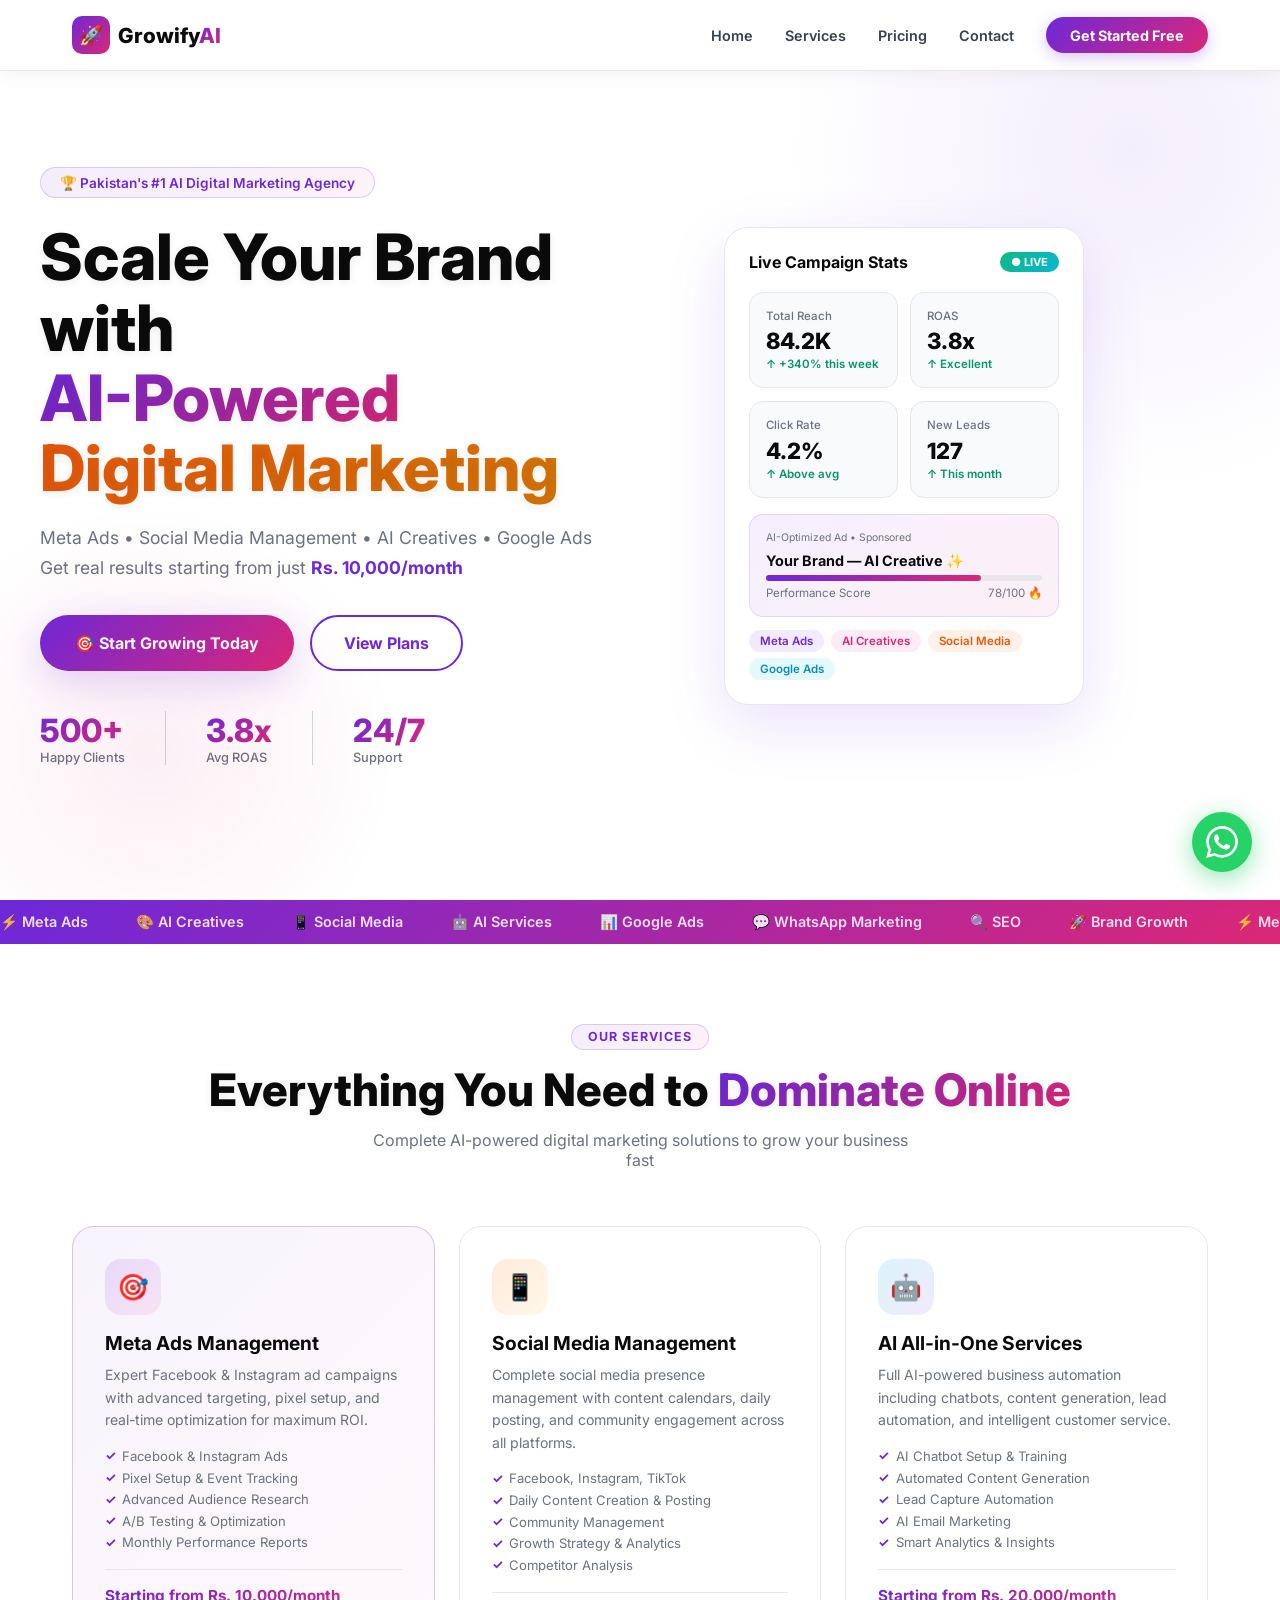
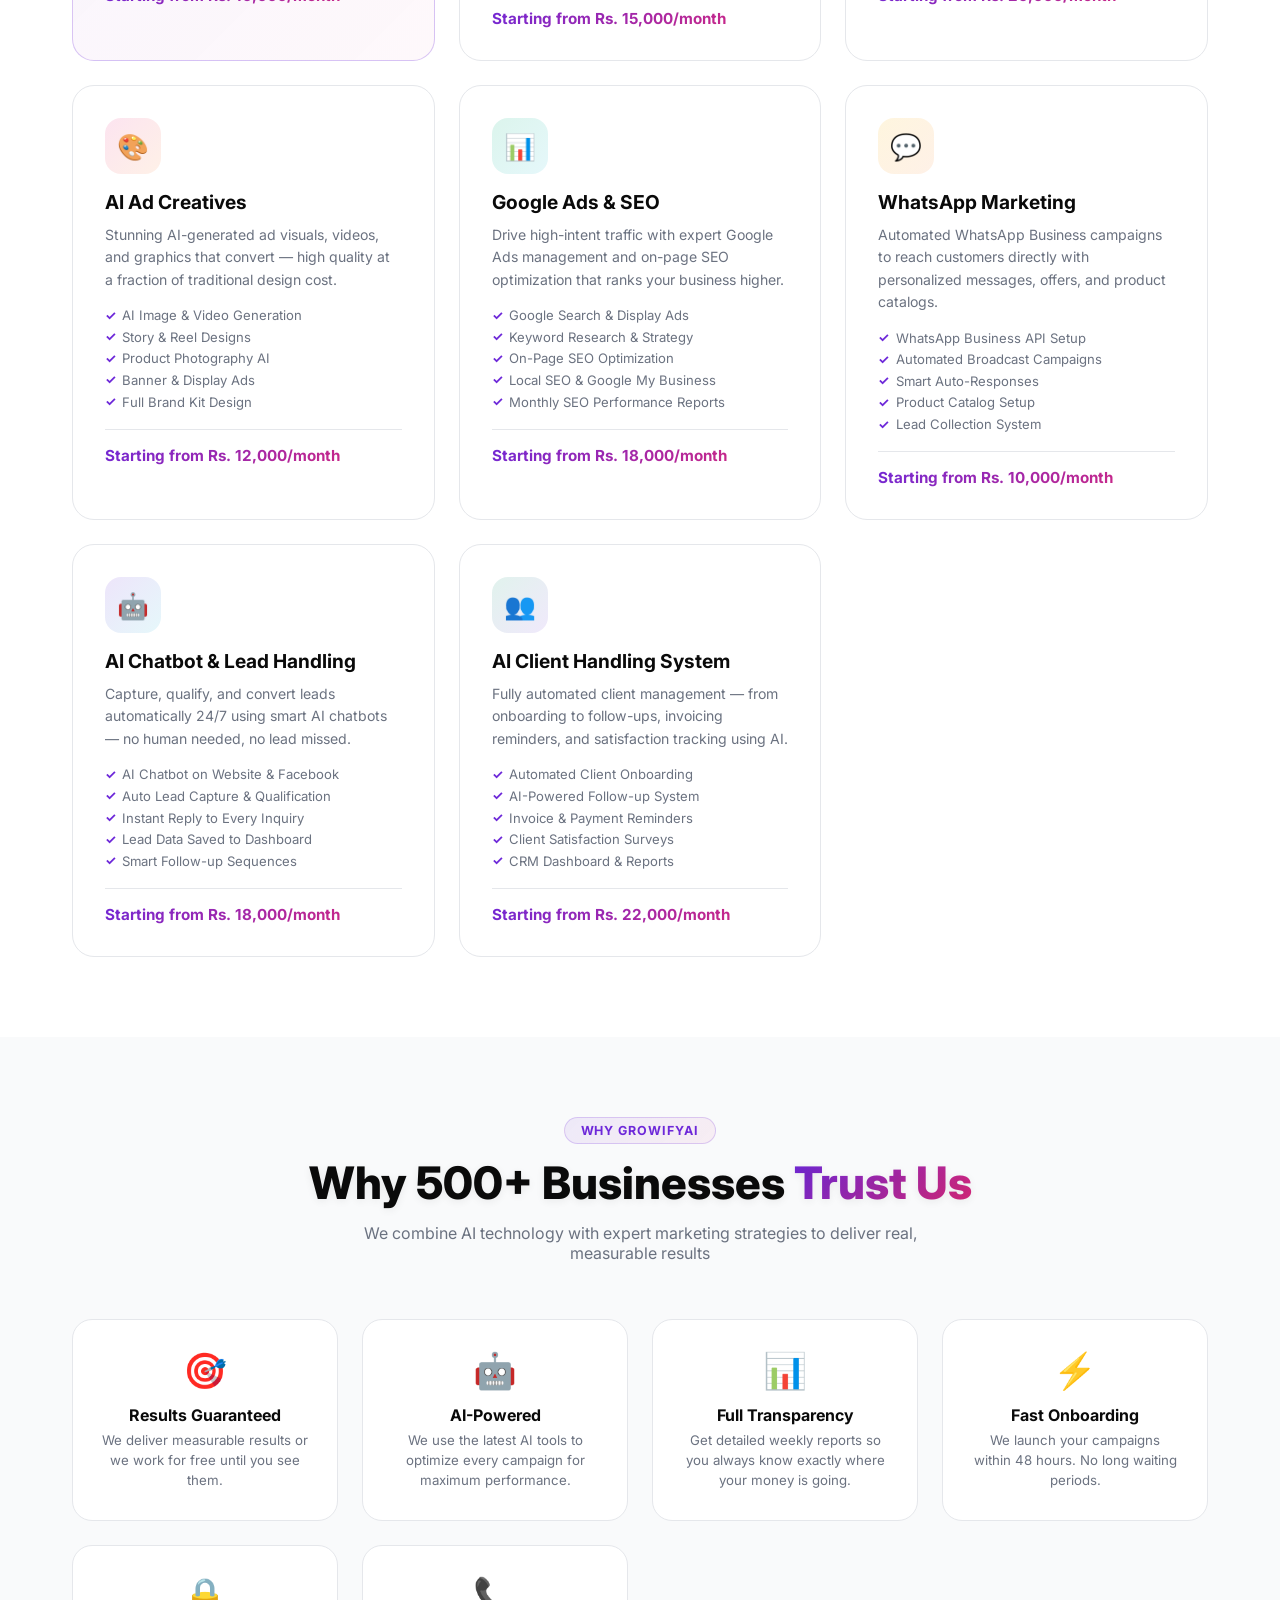
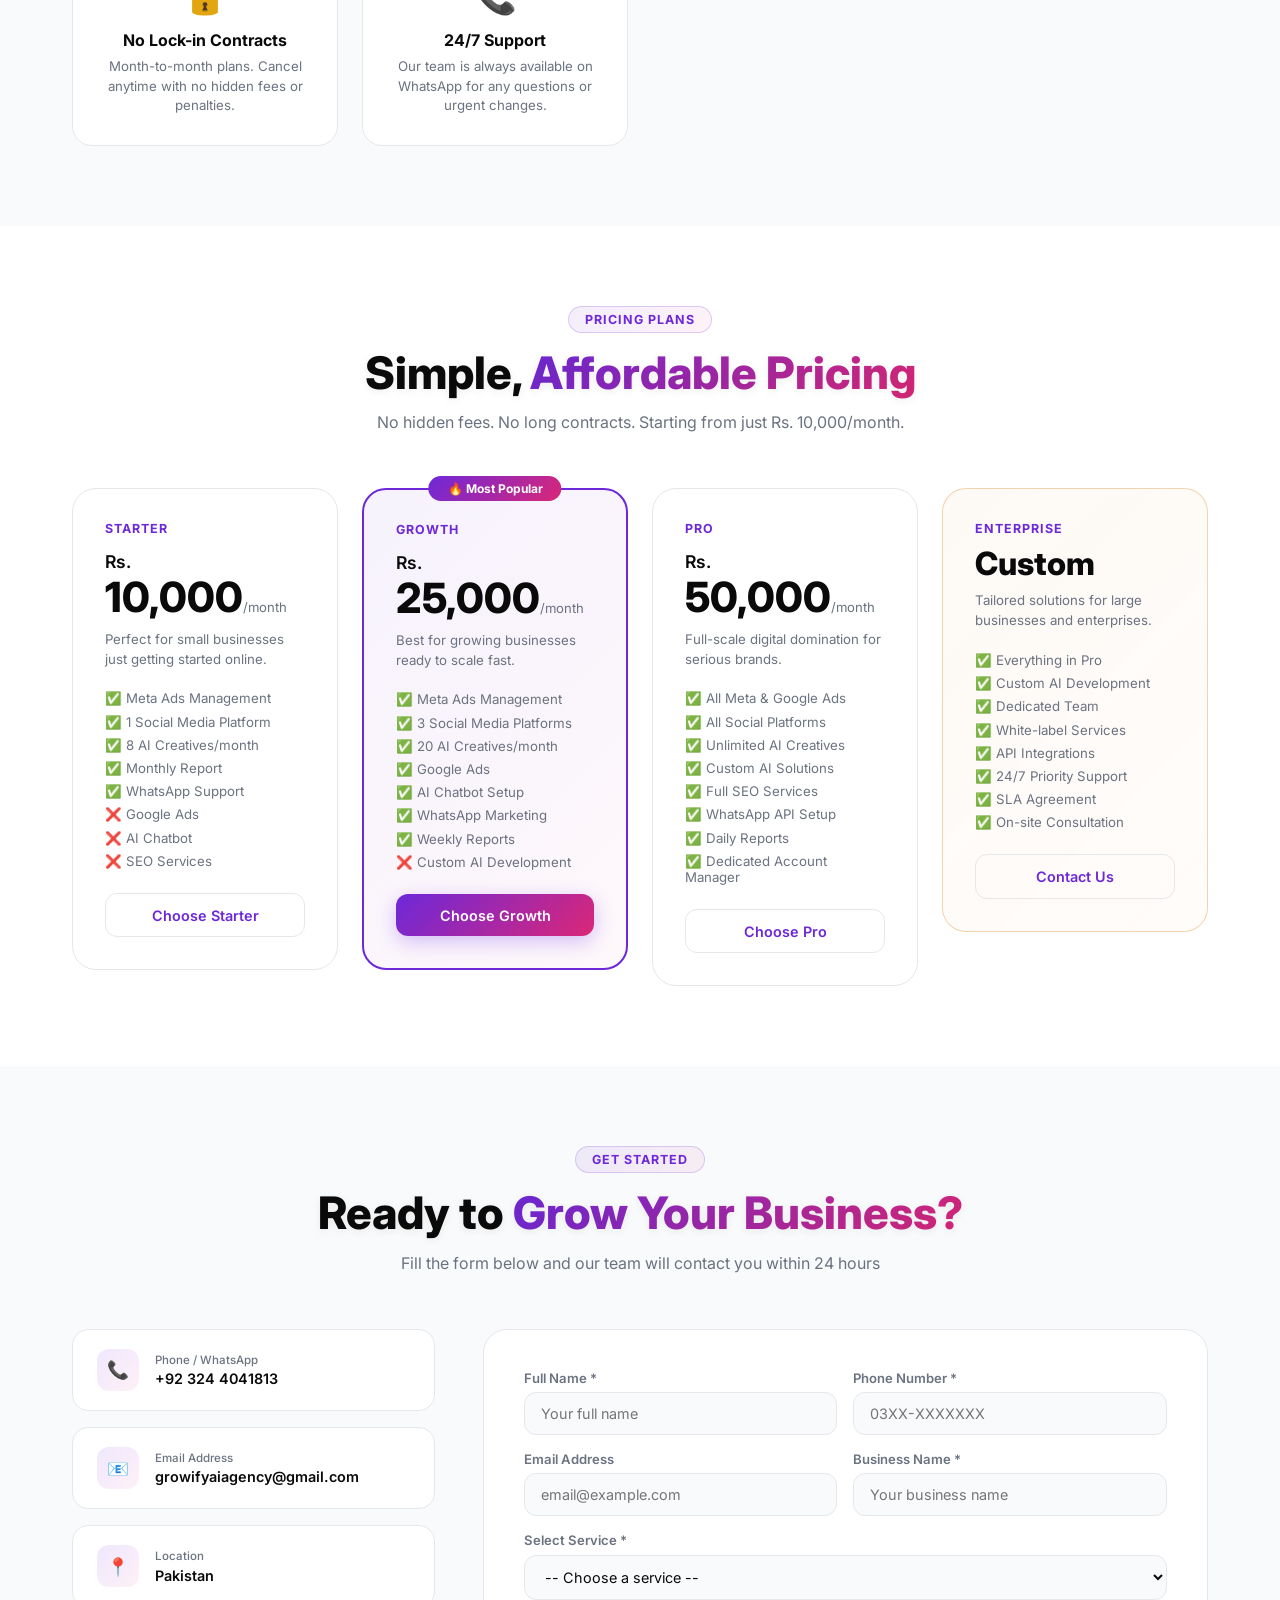
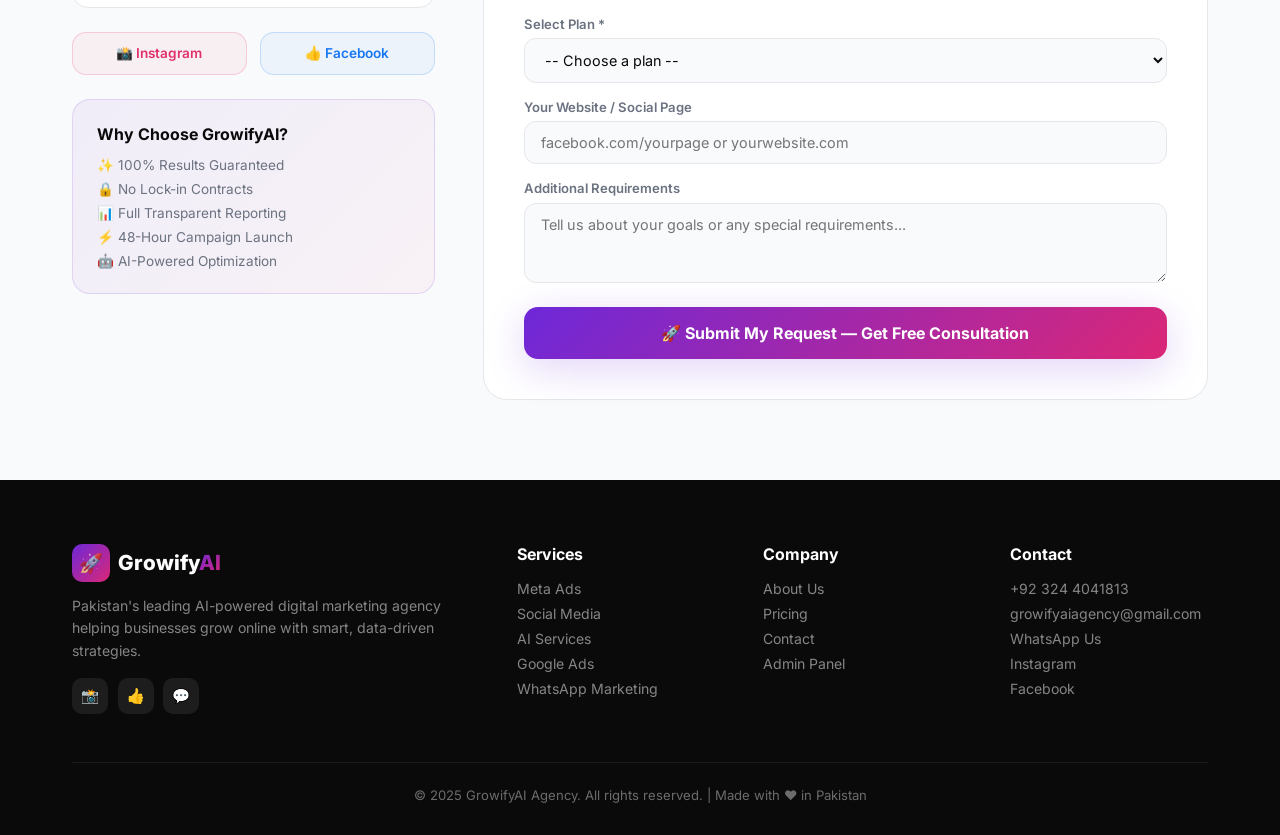
==== commit fbded77e: "Change font family and add WhatsApp button Updated font styles and added WhatsApp floating button." ====
--- a/index.html
+++ b/index.html
@@ -4,7 +4,7 @@
 <meta charset="UTF-8">
 <meta name="viewport" content="width=device-width, initial-scale=1.0">
 <title>GrowifyAI Agency | Digital Marketing & AI Services</title>
-<link href="https://fonts.googleapis.com/css2?family=Syne:wght@400;600;700;800&family=DM+Sans:wght@300;400;500;600&display=swap" rel="stylesheet">
+<link href="https://fonts.googleapis.com/css2?family=Inter:wght@400;500;600;700;800;900&display=swap" rel="stylesheet">
 <style>
 *,*::before,*::after{margin:0;padding:0;box-sizing:border-box}
 :root{
@@ -27,8 +27,8 @@
   --grad2:linear-gradient(135deg,#ea580c,#d97706);
   --grad3:linear-gradient(135deg,#0891b2,#6d28d9);
   --glow:0 10px 40px rgba(109,40,217,0.2);
-  --fd:'Syne',sans-serif;
-  --fb:'DM Sans',sans-serif;
+  --fd:'Inter',sans-serif;
+  --fb:'Inter',sans-serif;
 }
 html{scroll-behavior:smooth}
 body{font-family:var(--fb);background:#ffffff;color:#0a0a0a;overflow-x:hidden}
@@ -233,6 +233,31 @@
   .footer-grid{grid-template-columns:1fr}
   .why-grid{grid-template-columns:1fr 1fr}
 }
+ 
+/* WHATSAPP FLOATING BUTTON */
+.wa-float{
+  position:fixed;bottom:28px;right:28px;z-index:9999;
+  width:60px;height:60px;border-radius:50%;
+  background:#25d366;
+  display:flex;align-items:center;justify-content:center;
+  box-shadow:0 6px 25px rgba(37,211,102,0.5);
+  cursor:pointer;text-decoration:none;
+  animation:waPulse 2s infinite;
+  transition:transform .2s;
+}
+.wa-float:hover{transform:scale(1.1);}
+.wa-float svg{width:32px;height:32px;fill:white;}
+.wa-tooltip{
+  position:absolute;right:70px;background:#0a0a0a;color:white;
+  padding:.4rem .9rem;border-radius:8px;font-size:.8rem;font-weight:600;
+  white-space:nowrap;opacity:0;pointer-events:none;transition:opacity .2s;
+}
+.wa-float:hover .wa-tooltip{opacity:1;}
+@keyframes waPulse{
+  0%{box-shadow:0 6px 25px rgba(37,211,102,0.5)}
+  50%{box-shadow:0 6px 35px rgba(37,211,102,0.8),0 0 0 10px rgba(37,211,102,0.1)}
+  100%{box-shadow:0 6px 25px rgba(37,211,102,0.5)}
+}
 </style>
 </head>
 <body>
@@ -434,6 +459,33 @@
           <li>Lead Collection System</li>
         </ul>
         <div class="svc-price">Starting from Rs. 10,000/month</div>
+      </div>
+ 
+      <div class="svc-card">
+        <div class="svc-icon" style="background:linear-gradient(135deg,rgba(109,40,217,.12),rgba(6,182,212,.1))">🤖</div>
+        <h3>AI Chatbot & Lead Handling</h3>
+        <p>Capture, qualify, and convert leads automatically 24/7 using smart AI chatbots — no human needed, no lead missed.</p>
+        <ul class="svc-list">
+          <li>AI Chatbot on Website & Facebook</li>
+          <li>Auto Lead Capture & Qualification</li>
+          <li>Instant Reply to Every Inquiry</li>
+          <li>Lead Data Saved to Dashboard</li>
+          <li>Smart Follow-up Sequences</li>
+        </ul>
+        <div class="svc-price">Starting from Rs. 18,000/month</div>
+      </div>
+      <div class="svc-card">
+        <div class="svc-icon" style="background:linear-gradient(135deg,rgba(5,150,105,.12),rgba(109,40,217,.1))">👥</div>
+        <h3>AI Client Handling System</h3>
+        <p>Fully automated client management — from onboarding to follow-ups, invoicing reminders, and satisfaction tracking using AI.</p>
+        <ul class="svc-list">
+          <li>Automated Client Onboarding</li>
+          <li>AI-Powered Follow-up System</li>
+          <li>Invoice & Payment Reminders</li>
+          <li>Client Satisfaction Surveys</li>
+          <li>CRM Dashboard & Reports</li>
+        </ul>
+        <div class="svc-price">Starting from Rs. 22,000/month</div>
       </div>
     </div>
   </div>
@@ -735,6 +787,14 @@
   obs.observe(el);
 });
 </script>
+ 
+<!-- WHATSAPP FLOATING BUTTON -->
+<a class="wa-float" href="https://wa.me/923244041813" target="_blank">
+  <span class="wa-tooltip">Chat on WhatsApp</span>
+  <svg viewBox="0 0 24 24" xmlns="http://www.w3.org/2000/svg">
+    <path d="M17.472 14.382c-.297-.149-1.758-.867-2.03-.967-.273-.099-.471-.148-.67.15-.197.297-.767.966-.94 1.164-.173.199-.347.223-.644.075-.297-.15-1.255-.463-2.39-1.475-.883-.788-1.48-1.761-1.653-2.059-.173-.297-.018-.458.13-.606.134-.133.298-.347.446-.52.149-.174.198-.298.298-.497.099-.198.05-.371-.025-.52-.075-.149-.669-1.612-.916-2.207-.242-.579-.487-.5-.669-.51-.173-.008-.371-.01-.57-.01-.198 0-.52.074-.792.372-.272.297-1.04 1.016-1.04 2.479 0 1.462 1.065 2.875 1.213 3.074.149.198 2.096 3.2 5.077 4.487.709.306 1.262.489 1.694.625.712.227 1.36.195 1.871.118.571-.085 1.758-.719 2.006-1.413.248-.694.248-1.289.173-1.413-.074-.124-.272-.198-.57-.347m-5.421 7.403h-.004a9.87 9.87 0 01-5.031-1.378l-.361-.214-3.741.982.998-3.648-.235-.374a9.86 9.86 0 01-1.51-5.26c.001-5.45 4.436-9.884 9.888-9.884 2.64 0 5.122 1.03 6.988 2.898a9.825 9.825 0 012.893 6.994c-.003 5.45-4.437 9.884-9.885 9.884m8.413-18.297A11.815 11.815 0 0012.05 0C5.495 0 .16 5.335.157 11.892c0 2.096.547 4.142 1.588 5.945L.057 24l6.305-1.654a11.882 11.882 0 005.683 1.448h.005c6.554 0 11.89-5.335 11.893-11.893a11.821 11.821 0 00-3.48-8.413z"/>
+  </svg>
+</a>
 </body>
 </html>
  
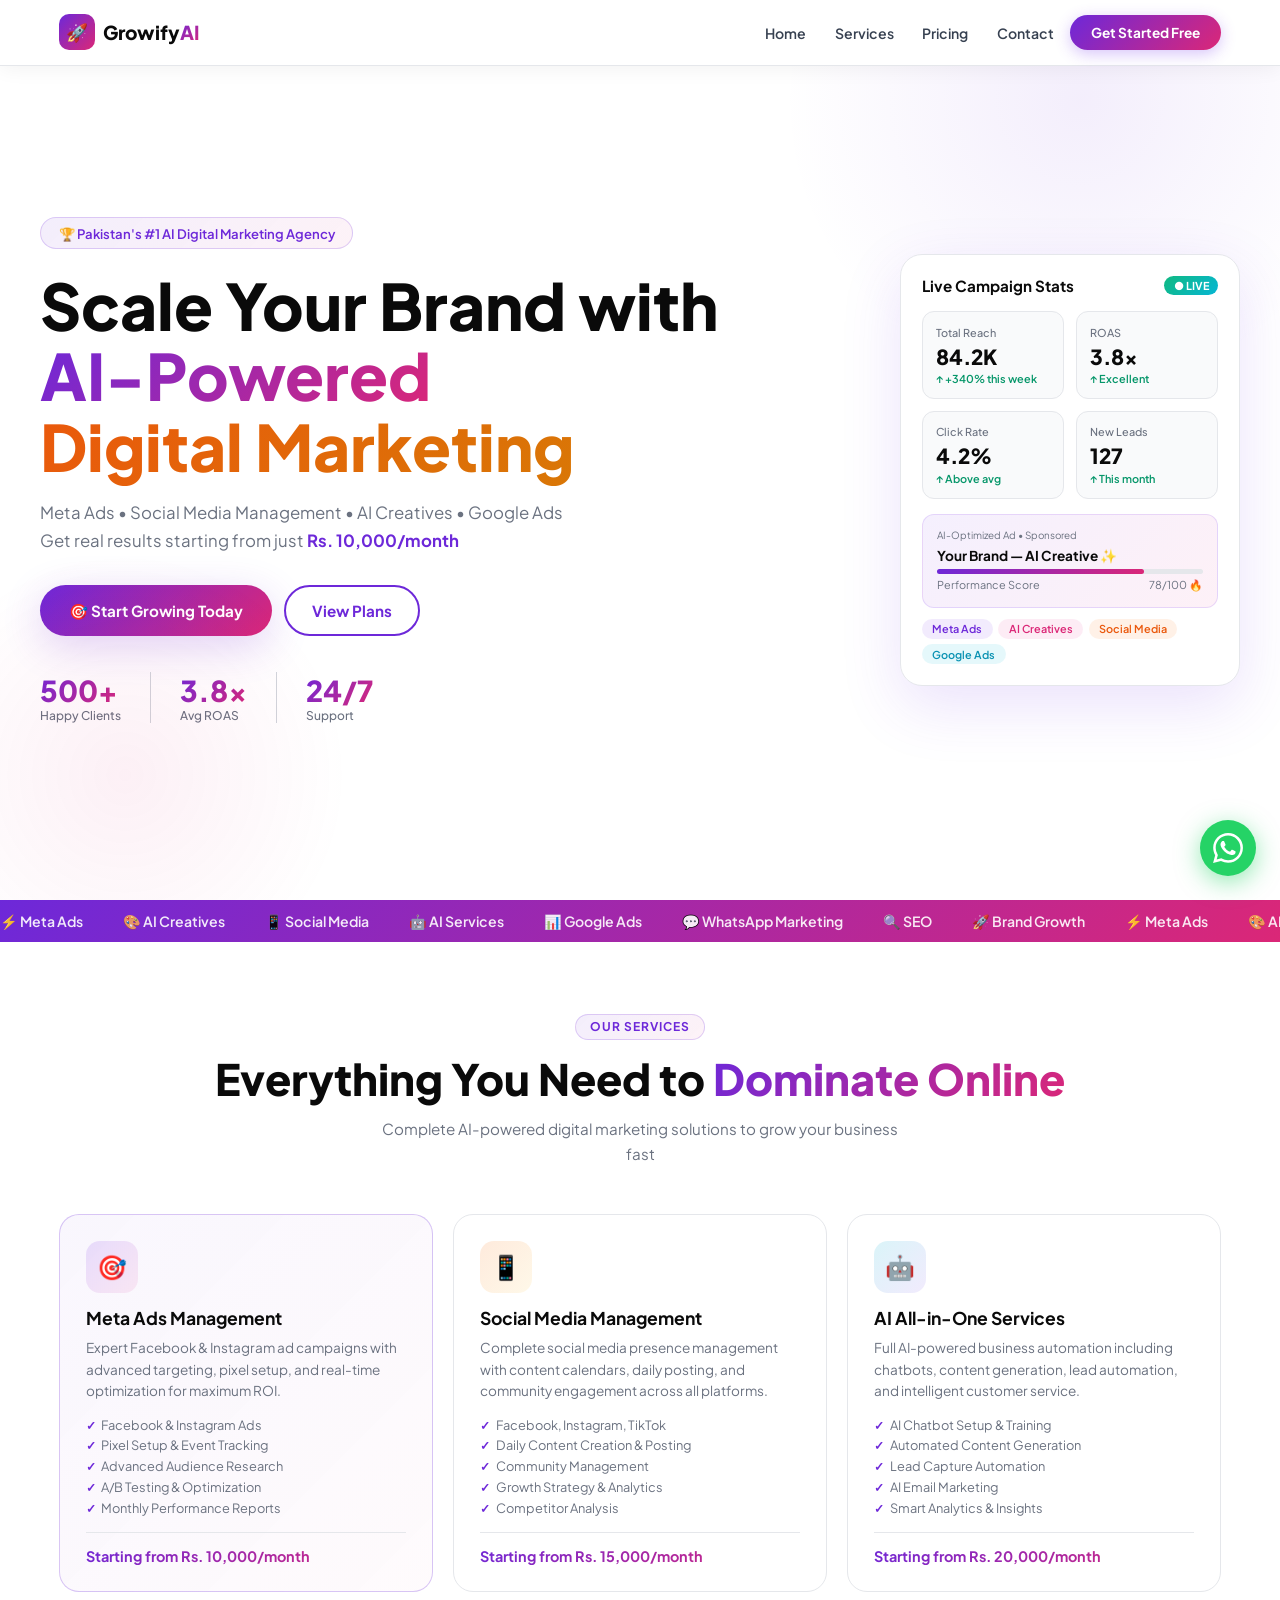
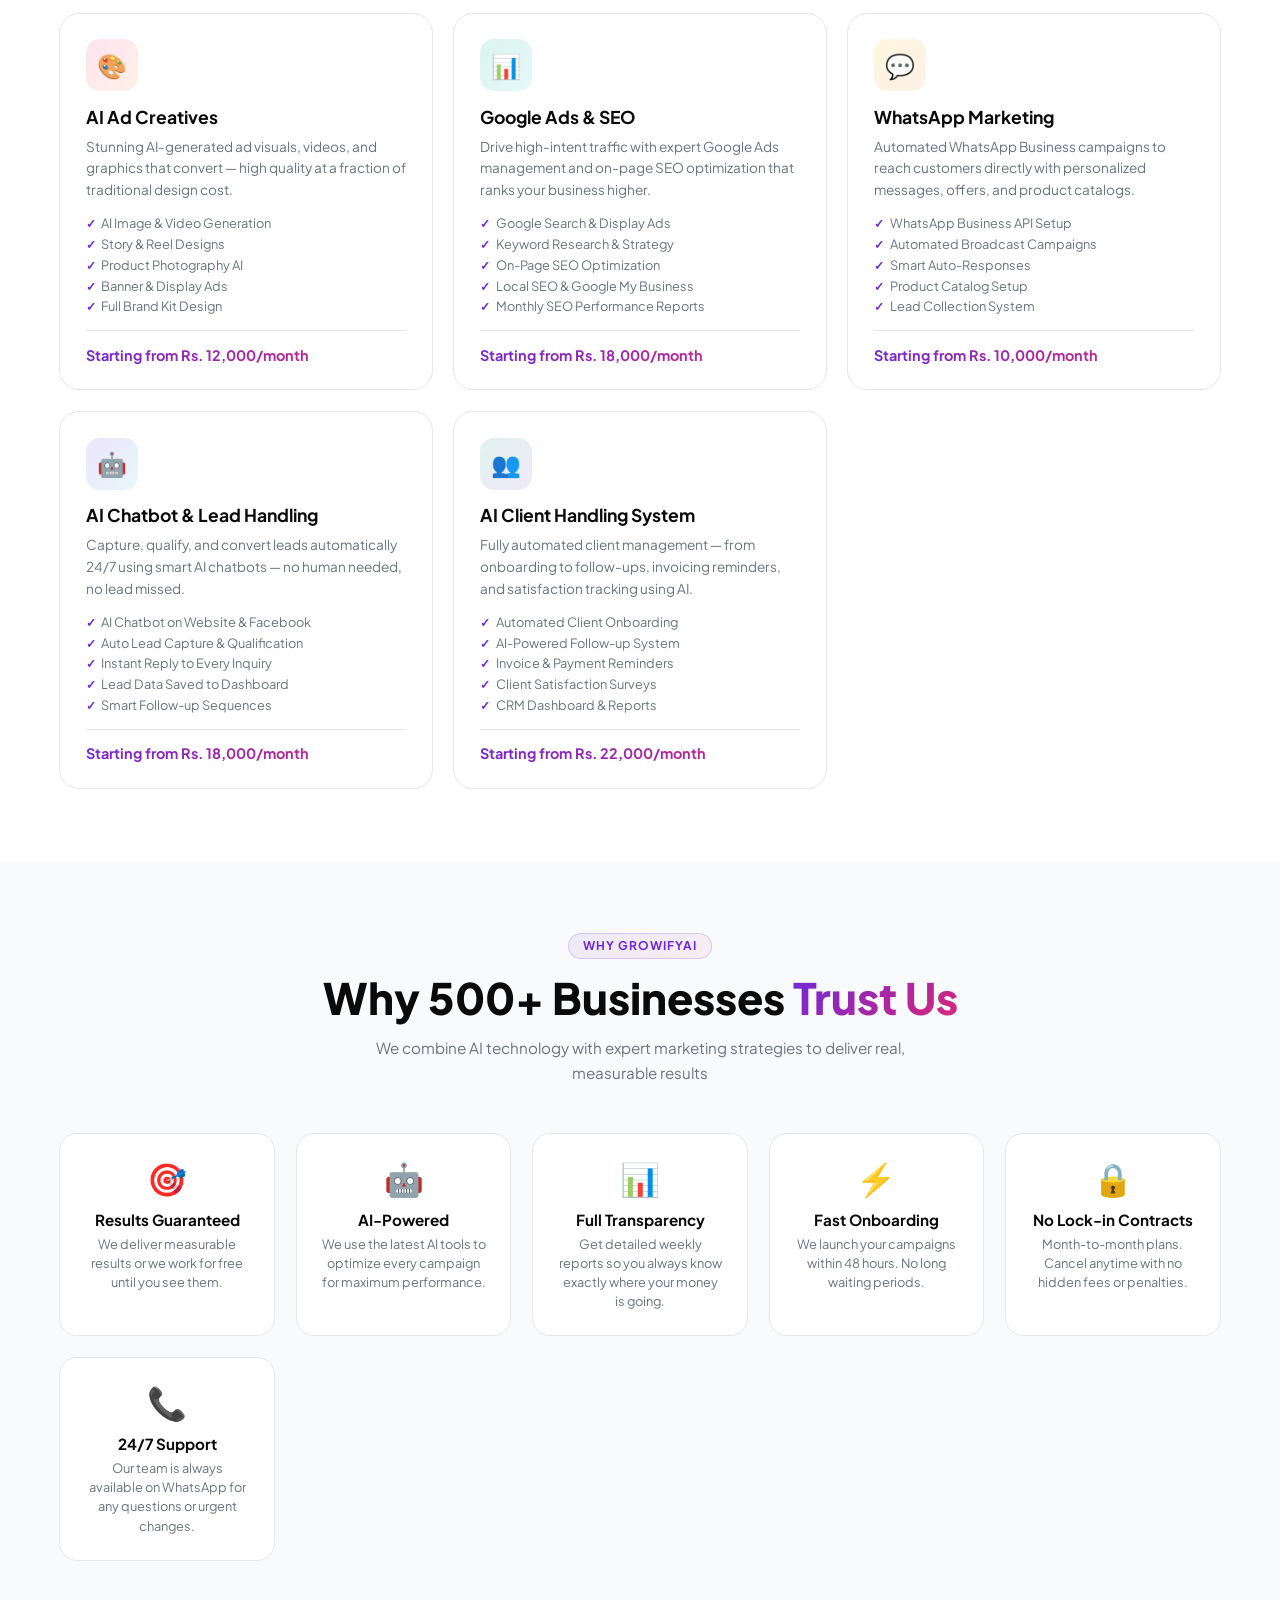
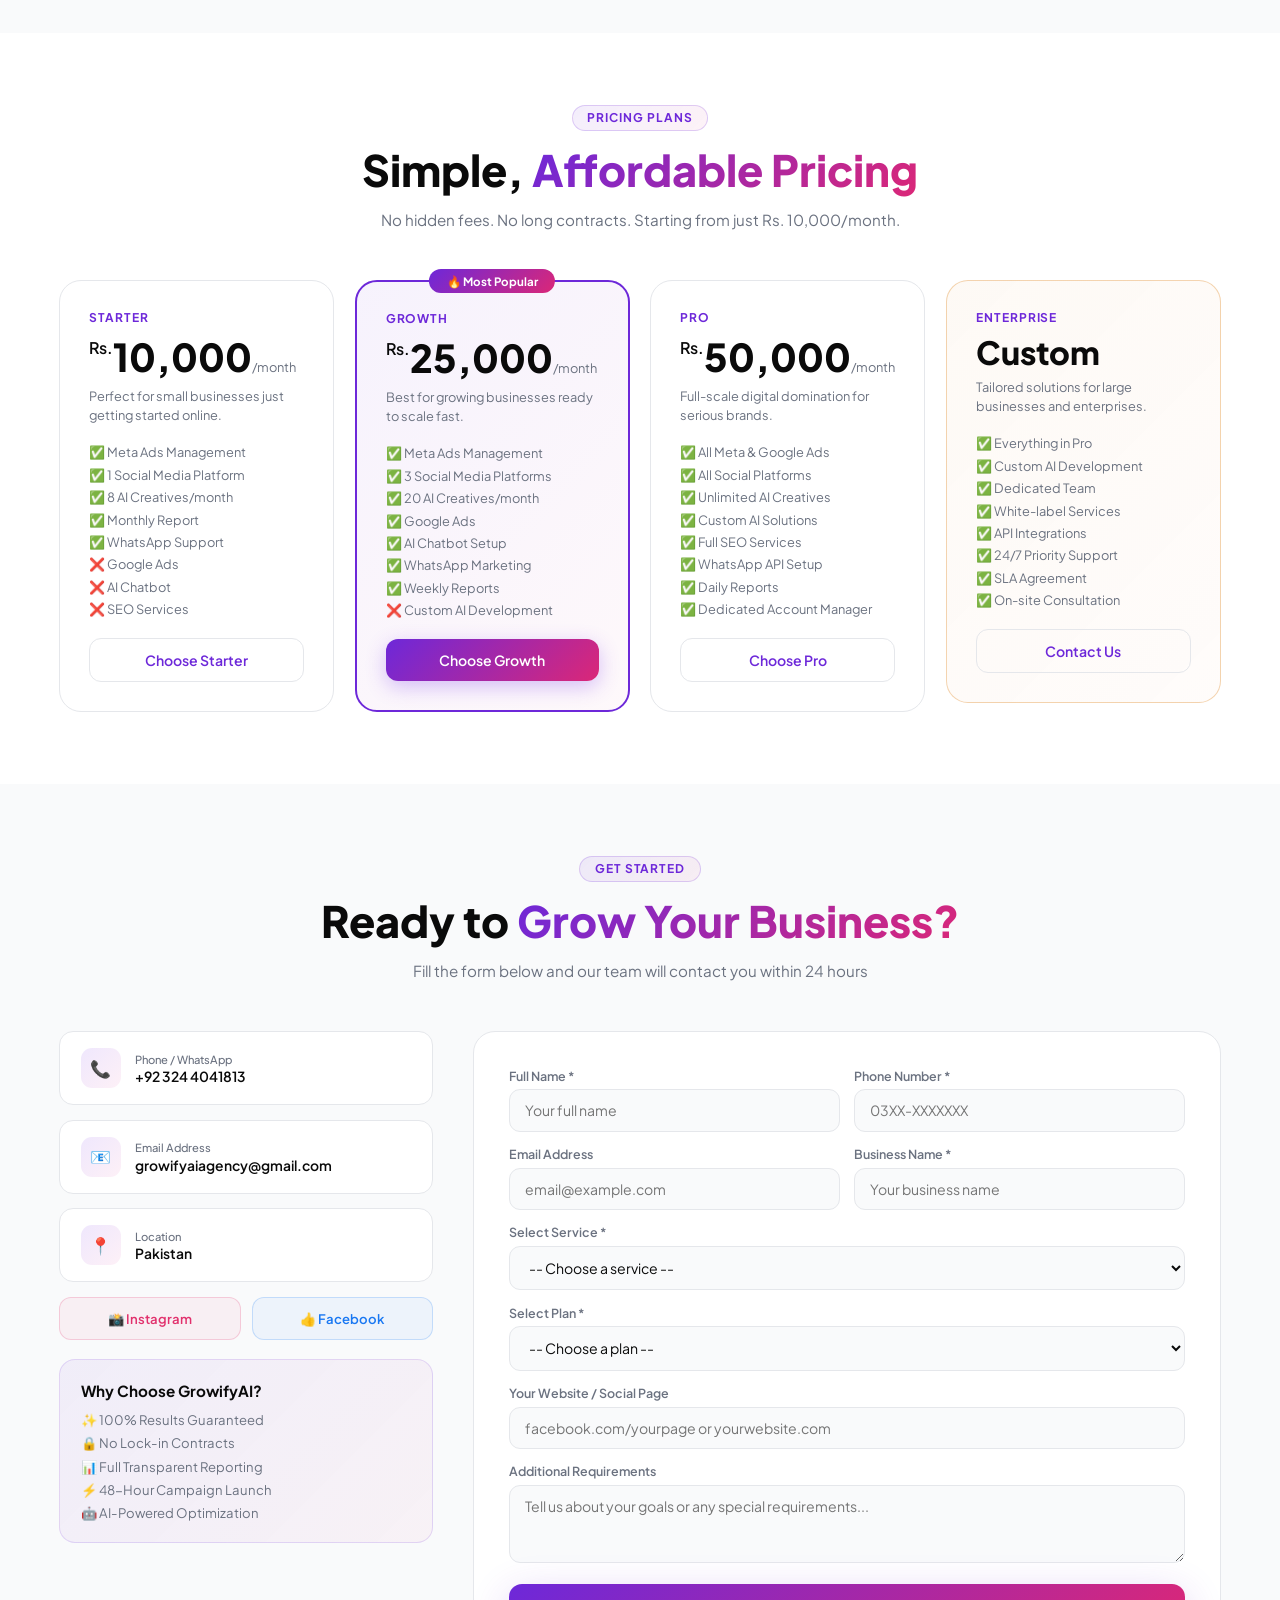
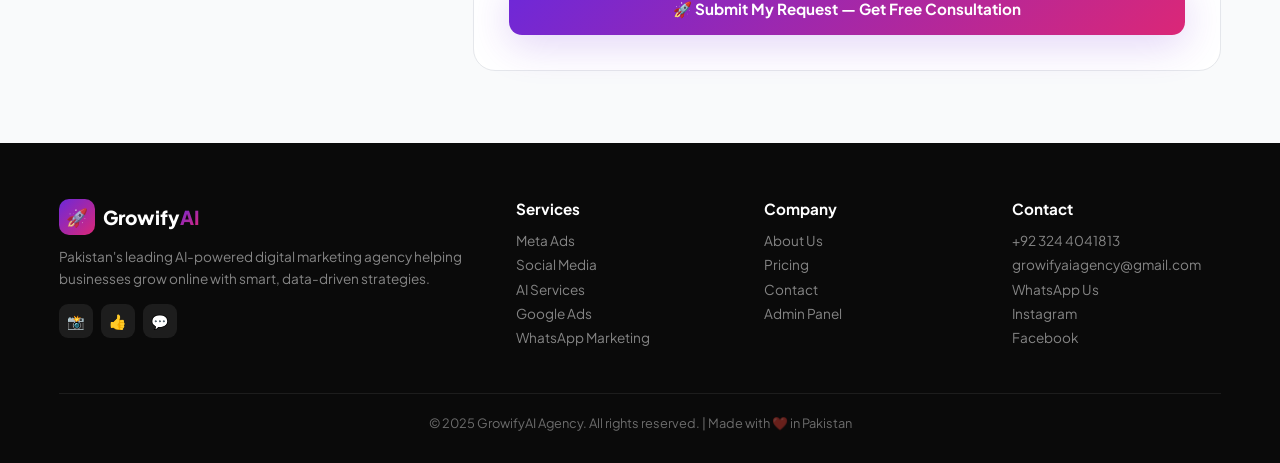
==== commit eb290dfd: "Update index.html" ====
--- a/index.html
+++ b/index.html
@@ -2,267 +2,277 @@
 <html lang="en">
 <head>
 <meta charset="UTF-8">
-<meta name="viewport" content="width=device-width, initial-scale=1.0">
+<meta name="viewport" content="width=device-width, initial-scale=1.0, maximum-scale=1.0">
 <title>GrowifyAI Agency | Digital Marketing & AI Services</title>
-<link href="https://fonts.googleapis.com/css2?family=Inter:wght@400;500;600;700;800;900&display=swap" rel="stylesheet">
+<link href="https://fonts.googleapis.com/css2?family=Plus+Jakarta+Sans:wght@400;500;600;700;800;900&display=swap" rel="stylesheet">
 <style>
 *,*::before,*::after{margin:0;padding:0;box-sizing:border-box}
 :root{
-  --primary:#6d28d9;
-  --primary2:#7c3aed;
-  --pink:#db2777;
-  --orange:#ea580c;
-  --cyan:#0891b2;
-  --yellow:#d97706;
-  --green:#059669;
-  --bg:#ffffff;
-  --bg2:#f9fafb;
-  --dark:#0a0a0a;
-  --dark2:#111111;
-  --card:#ffffff;
-  --border:#e5e7eb;
-  --text:#0a0a0a;
-  --muted:#6b7280;
+  --primary:#6d28d9;--primary2:#7c3aed;--pink:#db2777;--orange:#ea580c;
+  --cyan:#0891b2;--yellow:#d97706;--green:#059669;
+  --bg:#ffffff;--bg2:#f9fafb;--dark:#0a0a0a;--card:#ffffff;
+  --border:#e5e7eb;--text:#0a0a0a;--muted:#6b7280;
   --grad:linear-gradient(135deg,#6d28d9,#db2777);
   --grad2:linear-gradient(135deg,#ea580c,#d97706);
-  --grad3:linear-gradient(135deg,#0891b2,#6d28d9);
   --glow:0 10px 40px rgba(109,40,217,0.2);
-  --fd:'Inter',sans-serif;
-  --fb:'Inter',sans-serif;
+  --ff:'Plus Jakarta Sans',sans-serif;
 }
 html{scroll-behavior:smooth}
-body{font-family:var(--fb);background:#ffffff;color:#0a0a0a;overflow-x:hidden}
+body{font-family:var(--ff);background:#fff;color:#0a0a0a;overflow-x:hidden}
 ::-webkit-scrollbar{width:4px}
 ::-webkit-scrollbar-thumb{background:var(--primary);border-radius:2px}
  
 /* NAV */
-.nav{position:fixed;top:0;left:0;right:0;z-index:999;padding:1rem 0;background:rgba(255,255,255,0.95);backdrop-filter:blur(20px);border-bottom:1px solid #e5e7eb;transition:all .3s;box-shadow:0 2px 20px rgba(0,0,0,0.06)}
-.nav.scrolled{padding:.6rem 0;box-shadow:0 4px 30px rgba(0,0,0,0.1)}
-.nav-c{max-width:1200px;margin:0 auto;padding:0 2rem;display:flex;align-items:center;gap:2rem}
-.logo{display:flex;align-items:center;gap:.5rem;text-decoration:none}
-.logo-icon{width:38px;height:38px;background:var(--grad);border-radius:10px;display:flex;align-items:center;justify-content:center;font-size:1.2rem}
-.logo-text{font-family:var(--fd);font-size:1.3rem;font-weight:800;color:#0a0a0a}
+.nav{position:fixed;top:0;left:0;right:0;z-index:999;padding:.9rem 0;background:rgba(255,255,255,.97);backdrop-filter:blur(20px);border-bottom:1px solid #e5e7eb;transition:all .3s;box-shadow:0 2px 20px rgba(0,0,0,.06)}
+.nav.scrolled{padding:.6rem 0;box-shadow:0 4px 30px rgba(0,0,0,.1)}
+.nav-c{max-width:1200px;margin:0 auto;padding:0 1.2rem;display:flex;align-items:center;gap:1rem}
+.logo{display:flex;align-items:center;gap:.5rem;text-decoration:none;flex-shrink:0}
+.logo-icon{width:36px;height:36px;background:var(--grad);border-radius:10px;display:flex;align-items:center;justify-content:center;font-size:1.1rem}
+.logo-text{font-family:var(--ff);font-size:1.2rem;font-weight:800;color:#0a0a0a}
 .logo-text span{background:var(--grad);-webkit-background-clip:text;background-clip:text;-webkit-text-fill-color:transparent}
-.nav-links{display:flex;list-style:none;gap:2rem;margin-left:auto}
-.nav-links a{color:#374151;text-decoration:none;font-weight:600;font-size:.9rem;transition:color .2s}
+.nav-links{display:flex;list-style:none;gap:1.8rem;margin-left:auto}
+.nav-links a{color:#374151;text-decoration:none;font-weight:600;font-size:.88rem;transition:color .2s}
 .nav-links a:hover{color:var(--primary)}
-.nav-cta{background:var(--grad);color:white;border:none;padding:.6rem 1.5rem;border-radius:50px;font-family:var(--fb);font-weight:700;font-size:.9rem;cursor:pointer;transition:all .3s;box-shadow:0 4px 15px rgba(124,58,237,0.3)}
-.nav-cta:hover{transform:translateY(-2px);box-shadow:0 8px 25px rgba(124,58,237,0.4)}
-.hamburger{display:none;flex-direction:column;gap:5px;cursor:pointer;margin-left:auto}
-.hamburger span{width:25px;height:2px;background:var(--primary);border-radius:2px;transition:all .3s}
+.nav-cta{background:var(--grad);color:white;border:none;padding:.55rem 1.3rem;border-radius:50px;font-family:var(--ff);font-weight:700;font-size:.85rem;cursor:pointer;transition:all .3s;box-shadow:0 4px 15px rgba(124,58,237,.3);white-space:nowrap;flex-shrink:0}
+.nav-cta:hover{transform:translateY(-2px);box-shadow:0 8px 25px rgba(124,58,237,.4)}
+.hamburger{display:none;flex-direction:column;gap:5px;cursor:pointer;margin-left:auto;padding:4px;flex-shrink:0;background:none;border:none}
+.hamburger span{width:24px;height:2px;background:var(--primary);border-radius:2px;transition:all .3s;display:block}
+.hamburger.open span:nth-child(1){transform:translateY(7px) rotate(45deg)}
+.hamburger.open span:nth-child(2){opacity:0}
+.hamburger.open span:nth-child(3){transform:translateY(-7px) rotate(-45deg)}
+.mobile-nav{display:none;position:fixed;top:58px;left:0;right:0;background:white;border-bottom:1px solid var(--border);z-index:998;padding:1rem 1.2rem 1.5rem;box-shadow:0 10px 30px rgba(0,0,0,.12);flex-direction:column;gap:.2rem}
+.mobile-nav.open{display:flex}
+.mobile-nav a{color:#374151;text-decoration:none;font-weight:600;font-size:1rem;padding:.75rem 1rem;border-radius:12px;transition:all .2s}
+.mobile-nav a:hover{background:rgba(109,40,217,.07);color:var(--primary)}
+.mob-cta{background:var(--grad);color:white;border:none;padding:.85rem;border-radius:14px;font-family:var(--ff);font-weight:700;font-size:.95rem;cursor:pointer;margin-top:.5rem;width:100%;box-shadow:0 4px 15px rgba(124,58,237,.3)}
  
 /* HERO */
-.hero{min-height:100vh;display:flex;align-items:center;padding:6rem 2rem 4rem;position:relative;overflow:hidden}
-.hero::before{content:'';position:absolute;top:-200px;right:-200px;width:700px;height:700px;background:radial-gradient(circle,rgba(109,40,217,.08),transparent 70%);pointer-events:none}
-.hero::after{content:'';position:absolute;bottom:-100px;left:-100px;width:500px;height:500px;background:radial-gradient(circle,rgba(219,39,119,.07),transparent 70%);pointer-events:none}
-.hero-inner{max-width:1200px;margin:0 auto;width:100%;display:flex;align-items:center;gap:4rem}
-.hero-left{flex:1;max-width:620px}
-.hero-badge{display:inline-flex;align-items:center;gap:.5rem;background:linear-gradient(135deg,rgba(109,40,217,.08),rgba(219,39,119,.06));border:1px solid rgba(109,40,217,.2);color:var(--primary);padding:.4rem 1.2rem;border-radius:50px;font-size:.85rem;font-weight:600;margin-bottom:1.5rem;animation:fadeUp .6s ease both}
-.hero-title{font-family:var(--fd);font-size:clamp(2.5rem,5vw,4.2rem);font-weight:800;line-height:1.1;margin-bottom:1.2rem;animation:fadeUp .6s ease .1s both;color:#0a0a0a;text-shadow:0 2px 8px rgba(0,0,0,0.08)}
+.hero{min-height:100vh;display:flex;align-items:center;padding:5.5rem 1.2rem 3rem;position:relative;overflow:hidden}
+.hero::before{content:'';position:absolute;top:-200px;right:-100px;width:600px;height:600px;background:radial-gradient(circle,rgba(109,40,217,.08),transparent 70%);pointer-events:none}
+.hero::after{content:'';position:absolute;bottom:-100px;left:-100px;width:450px;height:450px;background:radial-gradient(circle,rgba(219,39,119,.07),transparent 70%);pointer-events:none}
+.hero-inner{max-width:1200px;margin:0 auto;width:100%;display:flex;align-items:center;gap:3.5rem}
+.hero-left{flex:1}
+.hero-badge{display:inline-flex;align-items:center;gap:.5rem;background:linear-gradient(135deg,rgba(109,40,217,.08),rgba(219,39,119,.06));border:1px solid rgba(109,40,217,.2);color:var(--primary);padding:.4rem 1.1rem;border-radius:50px;font-size:.82rem;font-weight:600;margin-bottom:1.3rem;animation:fadeUp .6s ease both}
+.hero-title{font-family:var(--ff);font-size:clamp(2.1rem,5vw,4.2rem);font-weight:900;line-height:1.1;margin-bottom:1.1rem;animation:fadeUp .6s ease .1s both;color:#0a0a0a}
 .grad-text{background:var(--grad);-webkit-background-clip:text;background-clip:text;-webkit-text-fill-color:transparent}
 .grad-text2{background:var(--grad2);-webkit-background-clip:text;background-clip:text;-webkit-text-fill-color:transparent}
-.hero-sub{font-size:1.1rem;color:var(--muted);margin-bottom:2rem;animation:fadeUp .6s ease .2s both;line-height:1.7}
+.hero-sub{font-size:clamp(.88rem,2.5vw,1.05rem);color:var(--muted);margin-bottom:1.8rem;animation:fadeUp .6s ease .2s both;line-height:1.7}
 .hero-sub strong{color:var(--primary);font-weight:700}
-.hero-btns{display:flex;gap:1rem;flex-wrap:wrap;margin-bottom:2.5rem;animation:fadeUp .6s ease .3s both}
-.btn-main{background:var(--grad);color:white;border:none;padding:1rem 2.2rem;border-radius:50px;font-family:var(--fb);font-weight:700;font-size:1rem;cursor:pointer;transition:all .3s;box-shadow:var(--glow)}
+.hero-btns{display:flex;gap:.8rem;flex-wrap:wrap;margin-bottom:2.2rem;animation:fadeUp .6s ease .3s both}
+.btn-main{background:var(--grad);color:white;border:none;padding:.9rem 1.8rem;border-radius:50px;font-family:var(--ff);font-weight:700;font-size:.95rem;cursor:pointer;transition:all .3s;box-shadow:var(--glow)}
 .btn-main:hover{transform:translateY(-3px);box-shadow:0 15px 40px rgba(124,58,237,.4)}
-.btn-sec{background:white;color:var(--primary);border:2px solid var(--primary);padding:1rem 2rem;border-radius:50px;font-family:var(--fb);font-weight:700;font-size:1rem;cursor:pointer;transition:all .3s}
+.btn-sec{background:white;color:var(--primary);border:2px solid var(--primary);padding:.9rem 1.6rem;border-radius:50px;font-family:var(--ff);font-weight:700;font-size:.95rem;cursor:pointer;transition:all .3s}
 .btn-sec:hover{background:var(--primary);color:white}
-.hero-stats{display:flex;gap:2.5rem;animation:fadeUp .6s ease .4s both}
+.hero-stats{display:flex;gap:1.8rem;flex-wrap:wrap;animation:fadeUp .6s ease .4s both}
 .hs{display:flex;flex-direction:column}
-.hs-num{font-family:var(--fd);font-size:2rem;font-weight:800;background:var(--grad);-webkit-background-clip:text;background-clip:text;-webkit-text-fill-color:transparent}
-.hs-label{font-size:.8rem;color:var(--muted);font-weight:500}
+.hs-num{font-family:var(--ff);font-size:1.8rem;font-weight:900;background:var(--grad);-webkit-background-clip:text;background-clip:text;-webkit-text-fill-color:transparent}
+.hs-label{font-size:.75rem;color:var(--muted);font-weight:500}
 .hs-div{width:1px;background:#d1d5db}
- 
-/* HERO VISUAL */
-.hero-right{flex:0 0 360px;animation:fadeUp .6s ease .5s both}
-.dash-card{background:#ffffff;border-radius:24px;padding:1.5rem;box-shadow:0 20px 60px rgba(124,58,237,.15);border:1px solid var(--border)}
-.dc-header{display:flex;align-items:center;justify-content:space-between;margin-bottom:1.2rem}
-.dc-title{font-family:var(--fd);font-weight:700;font-size:1rem;color:#0a0a0a}
-.dc-live{background:linear-gradient(135deg,#10b981,#06b6d4);color:white;font-size:.7rem;font-weight:700;padding:.2rem .7rem;border-radius:50px}
-.metric-row{display:grid;grid-template-columns:1fr 1fr;gap:.8rem;margin-bottom:1rem}
-.metric-box{background:#f9fafb;border-radius:14px;padding:1rem;border:1px solid var(--border)}
-.mb-label{font-size:.72rem;color:var(--muted);margin-bottom:.3rem;font-weight:500}
-.mb-val{font-family:var(--fd);font-size:1.4rem;font-weight:800;color:#0a0a0a}
-.mb-change{font-size:.72rem;margin-top:.2rem;font-weight:600}
-.up{color:var(--green)}.down{color:#ef4444}
-.ad-preview{background:linear-gradient(135deg,rgba(124,58,237,.08),rgba(236,72,153,.08));border:1px solid rgba(124,58,237,.15);border-radius:14px;padding:1rem;margin-bottom:.8rem}
-.ap-tag{font-size:.65rem;color:var(--muted);margin-bottom:.5rem}
-.ap-title{font-weight:700;font-size:.9rem;color:#0a0a0a;margin-bottom:.3rem}
-.ap-bar{height:6px;background:var(--border);border-radius:3px;margin-bottom:.3rem}
+.hero-right{flex:0 0 340px;animation:fadeUp .6s ease .5s both}
+.dash-card{background:#fff;border-radius:22px;padding:1.3rem;box-shadow:0 20px 60px rgba(124,58,237,.15);border:1px solid var(--border)}
+.dc-header{display:flex;align-items:center;justify-content:space-between;margin-bottom:1rem}
+.dc-title{font-family:var(--ff);font-weight:700;font-size:.95rem;color:#0a0a0a}
+.dc-live{background:linear-gradient(135deg,#10b981,#06b6d4);color:white;font-size:.68rem;font-weight:700;padding:.2rem .6rem;border-radius:50px}
+.metric-row{display:grid;grid-template-columns:1fr 1fr;gap:.7rem;margin-bottom:.9rem}
+.metric-box{background:#f9fafb;border-radius:12px;padding:.85rem;border:1px solid var(--border)}
+.mb-label{font-size:.68rem;color:var(--muted);margin-bottom:.25rem;font-weight:500}
+.mb-val{font-family:var(--ff);font-size:1.3rem;font-weight:800;color:#0a0a0a}
+.mb-change{font-size:.68rem;margin-top:.15rem;font-weight:600}
+.up{color:var(--green)}
+.ad-preview{background:linear-gradient(135deg,rgba(124,58,237,.08),rgba(236,72,153,.08));border:1px solid rgba(124,58,237,.15);border-radius:12px;padding:.9rem;margin-bottom:.7rem}
+.ap-tag{font-size:.62rem;color:var(--muted);margin-bottom:.4rem}
+.ap-title{font-weight:700;font-size:.85rem;color:#0a0a0a;margin-bottom:.3rem}
+.ap-bar{height:5px;background:var(--border);border-radius:3px;margin-bottom:.25rem}
 .ap-fill{height:100%;border-radius:3px;background:var(--grad)}
-.ap-meta{display:flex;justify-content:space-between;font-size:.72rem;color:var(--muted)}
-.services-tags{display:flex;flex-wrap:wrap;gap:.4rem}
-.stag{font-size:.72rem;font-weight:600;padding:.25rem .7rem;border-radius:50px}
+.ap-meta{display:flex;justify-content:space-between;font-size:.68rem;color:var(--muted)}
+.services-tags{display:flex;flex-wrap:wrap;gap:.35rem}
+.stag{font-size:.68rem;font-weight:600;padding:.22rem .65rem;border-radius:50px}
 .stag1{background:rgba(124,58,237,.1);color:var(--primary)}
 .stag2{background:rgba(236,72,153,.1);color:var(--pink)}
 .stag3{background:rgba(249,115,22,.1);color:var(--orange)}
 .stag4{background:rgba(6,182,212,.1);color:var(--cyan)}
- 
 @keyframes fadeUp{from{opacity:0;transform:translateY(25px)}to{opacity:1;transform:translateY(0)}}
  
 /* MARQUEE */
-.marquee-section{background:var(--grad);padding:.8rem 0;overflow:hidden}
-.marquee-track{display:flex;gap:3rem;animation:marquee 20s linear infinite;white-space:nowrap}
-.marquee-item{color:rgba(255,255,255,.85);font-weight:600;font-size:.9rem;display:flex;align-items:center;gap:.5rem}
+.marquee-section{background:var(--grad);padding:.75rem 0;overflow:hidden}
+.marquee-track{display:flex;gap:2.5rem;animation:marquee 20s linear infinite;white-space:nowrap}
+.marquee-item{color:rgba(255,255,255,.9);font-weight:600;font-size:.88rem;display:flex;align-items:center;gap:.4rem}
 @keyframes marquee{from{transform:translateX(0)}to{transform:translateX(-50%)}}
  
-/* SECTION */
-.section{padding:5rem 0}
+/* SECTIONS */
+.section{padding:4.5rem 0}
 .section-alt{background:#f9fafb}
-.container{max-width:1200px;margin:0 auto;padding:0 2rem}
-.sec-head{text-align:center;margin-bottom:3.5rem}
-.sec-tag{display:inline-block;background:linear-gradient(135deg,rgba(109,40,217,.08),rgba(219,39,119,.06));border:1px solid rgba(109,40,217,.2);color:var(--primary);padding:.3rem 1rem;border-radius:50px;font-size:.78rem;font-weight:700;text-transform:uppercase;letter-spacing:.08em;margin-bottom:.8rem}
-.sec-title{font-family:var(--fd);font-size:clamp(1.8rem,3.5vw,2.8rem);font-weight:800;color:#0a0a0a;margin-bottom:.8rem;text-shadow:0 2px 8px rgba(0,0,0,0.07)}
-.sec-sub{color:var(--muted);font-size:1rem;max-width:560px;margin:0 auto}
+.container{max-width:1200px;margin:0 auto;padding:0 1.2rem}
+.sec-head{text-align:center;margin-bottom:3rem}
+.sec-tag{display:inline-block;background:linear-gradient(135deg,rgba(109,40,217,.08),rgba(219,39,119,.06));border:1px solid rgba(109,40,217,.2);color:var(--primary);padding:.28rem .9rem;border-radius:50px;font-size:.75rem;font-weight:700;text-transform:uppercase;letter-spacing:.08em;margin-bottom:.7rem}
+.sec-title{font-family:var(--ff);font-size:clamp(1.6rem,3.5vw,2.7rem);font-weight:900;color:#0a0a0a;margin-bottom:.7rem}
+.sec-sub{color:var(--muted);font-size:.95rem;max-width:540px;margin:0 auto;line-height:1.6}
  
 /* SERVICES */
-.services-grid{display:grid;grid-template-columns:repeat(auto-fit,minmax(340px,1fr));gap:1.5rem}
-.svc-card{background:#ffffff;border:1.5px solid #e5e7eb;border-radius:22px;padding:2rem;transition:all .3s;position:relative;overflow:hidden}
+.services-grid{display:grid;grid-template-columns:repeat(auto-fit,minmax(300px,1fr));gap:1.3rem}
+.svc-card{background:#fff;border:1.5px solid #e5e7eb;border-radius:20px;padding:1.6rem;transition:all .3s;position:relative;overflow:hidden}
 .svc-card::before{content:'';position:absolute;top:0;left:0;right:0;height:3px;background:var(--grad);transform:scaleX(0);transition:transform .3s;transform-origin:left}
-.svc-card:hover{transform:translateY(-6px);box-shadow:0 20px 50px rgba(0,0,0,0.12),0 8px 20px rgba(0,0,0,0.08);border-color:rgba(124,58,237,.25)}
+.svc-card:hover{transform:translateY(-5px);box-shadow:0 18px 45px rgba(0,0,0,.11);border-color:rgba(124,58,237,.25)}
 .svc-card:hover::before{transform:scaleX(1)}
-.svc-card.hot{border-color:rgba(109,40,217,.25);background:linear-gradient(135deg,rgba(109,40,217,.05),rgba(219,39,119,.03))}
-.svc-icon{width:56px;height:56px;border-radius:16px;display:flex;align-items:center;justify-content:center;font-size:1.6rem;margin-bottom:1rem}
+.svc-card.hot{border-color:rgba(109,40,217,.25);background:linear-gradient(135deg,rgba(109,40,217,.04),rgba(219,39,119,.02))}
+.svc-icon{width:52px;height:52px;border-radius:14px;display:flex;align-items:center;justify-content:center;font-size:1.5rem;margin-bottom:.9rem}
 .i1{background:linear-gradient(135deg,rgba(124,58,237,.15),rgba(236,72,153,.1))}
 .i2{background:linear-gradient(135deg,rgba(249,115,22,.15),rgba(251,191,36,.1))}
 .i3{background:linear-gradient(135deg,rgba(6,182,212,.15),rgba(124,58,237,.1))}
 .i4{background:linear-gradient(135deg,rgba(236,72,153,.15),rgba(249,115,22,.1))}
 .i5{background:linear-gradient(135deg,rgba(16,185,129,.15),rgba(6,182,212,.1))}
 .i6{background:linear-gradient(135deg,rgba(251,191,36,.15),rgba(249,115,22,.1))}
-.svc-card h3{font-family:var(--fd);font-size:1.2rem;font-weight:700;color:#0a0a0a;margin-bottom:.6rem}
-.svc-card p{color:var(--muted);font-size:.88rem;line-height:1.6;margin-bottom:1rem}
-.svc-list{list-style:none;display:flex;flex-direction:column;gap:.35rem}
-.svc-list li{font-size:.82rem;color:var(--muted);display:flex;align-items:center;gap:.4rem}
-.svc-list li::before{content:'✓';color:var(--primary);font-weight:700;font-size:.8rem}
-.svc-price{margin-top:1.2rem;padding-top:1rem;border-top:1px solid var(--border);font-weight:700;font-size:.95rem;background:var(--grad);-webkit-background-clip:text;background-clip:text;-webkit-text-fill-color:transparent}
+.svc-card h3{font-family:var(--ff);font-size:1.1rem;font-weight:700;color:#0a0a0a;margin-bottom:.5rem}
+.svc-card p{color:var(--muted);font-size:.85rem;line-height:1.6;margin-bottom:.9rem}
+.svc-list{list-style:none;display:flex;flex-direction:column;gap:.3rem}
+.svc-list li{font-size:.8rem;color:var(--muted);display:flex;align-items:center;gap:.35rem}
+.svc-list li::before{content:'✓';color:var(--primary);font-weight:700;font-size:.78rem}
+.svc-price{margin-top:1rem;padding-top:.9rem;border-top:1px solid var(--border);font-weight:700;font-size:.9rem;background:var(--grad);-webkit-background-clip:text;background-clip:text;-webkit-text-fill-color:transparent}
  
 /* PRICING */
-.pricing-grid{display:grid;grid-template-columns:repeat(auto-fit,minmax(255px,1fr));gap:1.5rem;align-items:start}
-.plan-card{background:#ffffff;border:1.5px solid #e5e7eb;border-radius:24px;padding:2rem;transition:all .3s;position:relative}
-.plan-card:hover{transform:translateY(-5px);box-shadow:0 20px 50px rgba(0,0,0,0.12),0 8px 20px rgba(0,0,0,0.08)}
-.plan-card.pop{border:2px solid var(--primary);background:linear-gradient(135deg,rgba(109,40,217,.06),rgba(219,39,119,.03));transform:scale(1.03)}
-.plan-card.pop:hover{transform:scale(1.03) translateY(-5px)}
+.pricing-grid{display:grid;grid-template-columns:repeat(auto-fit,minmax(240px,1fr));gap:1.3rem;align-items:start}
+.plan-card{background:#fff;border:1.5px solid #e5e7eb;border-radius:22px;padding:1.8rem;transition:all .3s;position:relative}
+.plan-card:hover{transform:translateY(-5px);box-shadow:0 18px 45px rgba(0,0,0,.11)}
+.plan-card.pop{border:2px solid var(--primary);background:linear-gradient(135deg,rgba(109,40,217,.06),rgba(219,39,119,.03));transform:scale(1.02)}
+.plan-card.pop:hover{transform:scale(1.02) translateY(-5px)}
 .plan-card.ent{border-color:rgba(217,119,6,.3);background:linear-gradient(135deg,rgba(217,119,6,.04),rgba(234,88,12,.02))}
-.pop-badge{position:absolute;top:-14px;left:50%;transform:translateX(-50%);background:var(--grad);color:white;padding:.3rem 1.2rem;border-radius:50px;font-size:.75rem;font-weight:700;white-space:nowrap}
-.plan-name{font-size:.78rem;font-weight:700;text-transform:uppercase;letter-spacing:.08em;color:var(--primary);margin-bottom:.5rem}
-.plan-price{margin-bottom:.5rem}
-.p-cur{font-size:1.1rem;font-weight:600;vertical-align:top;margin-top:.4rem;display:inline-block;color:#0a0a0a}
-.p-amt{font-family:var(--fd);font-size:2.6rem;font-weight:800;color:#0a0a0a}
-.p-per{font-size:.82rem;color:var(--muted)}
-.plan-desc{font-size:.83rem;color:var(--muted);margin-bottom:1.3rem;line-height:1.5}
-.plan-feats{list-style:none;display:flex;flex-direction:column;gap:.45rem;margin-bottom:1.5rem}
-.plan-feats li{font-size:.83rem;color:var(--muted)}
-.btn-plan{width:100%;padding:.8rem;border-radius:12px;border:1.5px solid var(--border);background:transparent;color:var(--primary);font-family:var(--fb);font-weight:600;font-size:.9rem;cursor:pointer;transition:all .3s}
+.pop-badge{position:absolute;top:-13px;left:50%;transform:translateX(-50%);background:var(--grad);color:white;padding:.28rem 1.1rem;border-radius:50px;font-size:.72rem;font-weight:700;white-space:nowrap}
+.plan-name{font-size:.75rem;font-weight:700;text-transform:uppercase;letter-spacing:.08em;color:var(--primary);margin-bottom:.4rem}
+.plan-price{margin-bottom:.4rem}
+.p-cur{font-size:1rem;font-weight:600;vertical-align:top;margin-top:.35rem;display:inline-block;color:#0a0a0a}
+.p-amt{font-family:var(--ff);font-size:2.4rem;font-weight:900;color:#0a0a0a}
+.p-per{font-size:.8rem;color:var(--muted)}
+.plan-desc{font-size:.8rem;color:var(--muted);margin-bottom:1.2rem;line-height:1.5}
+.plan-feats{list-style:none;display:flex;flex-direction:column;gap:.4rem;margin-bottom:1.3rem}
+.plan-feats li{font-size:.8rem;color:var(--muted)}
+.btn-plan{width:100%;padding:.75rem;border-radius:12px;border:1.5px solid var(--border);background:transparent;color:var(--primary);font-family:var(--ff);font-weight:600;font-size:.88rem;cursor:pointer;transition:all .3s}
 .btn-plan:hover{background:var(--primary);color:white;border-color:var(--primary)}
 .btn-plan-pop{background:var(--grad);color:white;border:none;box-shadow:0 6px 20px rgba(124,58,237,.3)}
 .btn-plan-pop:hover{color:white;opacity:.9}
  
-/* WHY US */
-.why-grid{display:grid;grid-template-columns:repeat(auto-fit,minmax(220px,1fr));gap:1.5rem}
-.why-card{background:#ffffff;border:1.5px solid #e5e7eb;border-radius:20px;padding:1.8rem;text-align:center;transition:all .3s}
-.why-card:hover{transform:translateY(-5px);box-shadow:0 15px 40px rgba(0,0,0,0.1),0 5px 15px rgba(0,0,0,0.07)}
-.why-icon{font-size:2.2rem;margin-bottom:.8rem}
-.why-card h4{font-family:var(--fd);font-weight:700;font-size:1rem;color:var(--dark);margin-bottom:.4rem}
-.why-card p{font-size:.83rem;color:var(--muted);line-height:1.5}
+/* WHY */
+.why-grid{display:grid;grid-template-columns:repeat(auto-fit,minmax(200px,1fr));gap:1.3rem}
+.why-card{background:#fff;border:1.5px solid #e5e7eb;border-radius:18px;padding:1.5rem;text-align:center;transition:all .3s}
+.why-card:hover{transform:translateY(-4px);box-shadow:0 14px 35px rgba(0,0,0,.09)}
+.why-icon{font-size:2rem;margin-bottom:.7rem}
+.why-card h4{font-family:var(--ff);font-weight:700;font-size:.95rem;color:var(--dark);margin-bottom:.35rem}
+.why-card p{font-size:.8rem;color:var(--muted);line-height:1.5}
  
 /* CONTACT */
-.contact-wrap{display:grid;grid-template-columns:1fr 2fr;gap:3rem}
-.contact-info{display:flex;flex-direction:column;gap:1rem}
-.ci-card{background:#ffffff;border:1.5px solid #e5e7eb;border-radius:16px;padding:1.2rem 1.5rem;display:flex;align-items:center;gap:1rem;transition:all .3s}
+.contact-wrap{display:grid;grid-template-columns:1fr 2fr;gap:2.5rem}
+.contact-info{display:flex;flex-direction:column;gap:.9rem}
+.ci-card{background:#fff;border:1.5px solid #e5e7eb;border-radius:14px;padding:1rem 1.3rem;display:flex;align-items:center;gap:.9rem;transition:all .3s}
 .ci-card:hover{border-color:rgba(124,58,237,.3);transform:translateX(4px)}
-.ci-icon{width:42px;height:42px;border-radius:12px;background:linear-gradient(135deg,rgba(124,58,237,.12),rgba(236,72,153,.08));display:flex;align-items:center;justify-content:center;font-size:1.1rem;flex-shrink:0}
-.ci-label{font-size:.72rem;color:var(--muted);font-weight:500;margin-bottom:.2rem}
-.ci-val{font-weight:600;font-size:.9rem;color:#0a0a0a}
+.ci-icon{width:40px;height:40px;border-radius:11px;background:linear-gradient(135deg,rgba(124,58,237,.12),rgba(236,72,153,.08));display:flex;align-items:center;justify-content:center;font-size:1.05rem;flex-shrink:0}
+.ci-label{font-size:.7rem;color:var(--muted);font-weight:500;margin-bottom:.15rem}
+.ci-val{font-weight:600;font-size:.87rem;color:#0a0a0a}
 .ci-val a{color:#0a0a0a;text-decoration:none;transition:color .2s}
 .ci-val a:hover{color:var(--primary)}
-.social-row{display:flex;gap:.8rem;margin-top:.5rem}
-.soc-btn{flex:1;display:flex;align-items:center;justify-content:center;gap:.5rem;padding:.8rem;border-radius:14px;text-decoration:none;font-weight:600;font-size:.85rem;transition:all .3s;border:1.5px solid var(--border)}
+.social-row{display:flex;gap:.7rem}
+.soc-btn{flex:1;display:flex;align-items:center;justify-content:center;gap:.4rem;padding:.75rem;border-radius:12px;text-decoration:none;font-weight:600;font-size:.82rem;transition:all .3s;border:1.5px solid var(--border)}
 .soc-ig{color:#e1306c;border-color:rgba(225,48,108,.2);background:rgba(225,48,108,.05)}
 .soc-ig:hover{background:#e1306c;color:white;border-color:#e1306c}
 .soc-fb{color:#1877f2;border-color:rgba(24,119,242,.2);background:rgba(24,119,242,.05)}
 .soc-fb:hover{background:#1877f2;color:white;border-color:#1877f2}
- 
-.cf{background:#ffffff;border:1.5px solid #e5e7eb;border-radius:24px;padding:2.5rem}
-.form-row{display:grid;grid-template-columns:1fr 1fr;gap:1rem}
-.fg{display:flex;flex-direction:column;gap:.4rem;margin-bottom:1rem}
-.fg label{font-size:.82rem;font-weight:600;color:var(--muted)}
-.fg input,.fg select,.fg textarea{background:#f9fafb;border:1.5px solid var(--border);border-radius:12px;padding:.75rem 1rem;color:var(--dark);font-family:var(--fb);font-size:.9rem;outline:none;transition:border-color .2s}
-.fg input:focus,.fg select:focus,.fg textarea:focus{border-color:var(--primary);background:#ffffff}
-.fg select option{background:#ffffff;color:#0a0a0a}
-.fg textarea{resize:vertical;min-height:80px}
-.btn-submit{width:100%;padding:1rem;border-radius:14px;border:none;background:var(--grad);color:white;font-family:var(--fb);font-weight:700;font-size:1rem;cursor:pointer;transition:all .3s;box-shadow:var(--glow);margin-top:.5rem}
+.why-box{background:linear-gradient(135deg,rgba(109,40,217,.06),rgba(219,39,119,.04));border:1.5px solid rgba(109,40,217,.15);border-radius:16px;padding:1.3rem;margin-top:.3rem}
+.why-box h4{font-family:var(--ff);font-weight:700;color:#0a0a0a;margin-bottom:.7rem;font-size:.95rem}
+.why-box-list{display:flex;flex-direction:column;gap:.4rem}
+.why-box-list span{font-size:.82rem;color:var(--muted)}
+.cf{background:#fff;border:1.5px solid #e5e7eb;border-radius:22px;padding:2.2rem}
+.form-row{display:grid;grid-template-columns:1fr 1fr;gap:.9rem}
+.fg{display:flex;flex-direction:column;gap:.35rem;margin-bottom:.9rem}
+.fg label{font-size:.78rem;font-weight:600;color:var(--muted)}
+.fg input,.fg select,.fg textarea{background:#f9fafb;border:1.5px solid var(--border);border-radius:11px;padding:.7rem .9rem;color:var(--dark);font-family:var(--ff);font-size:.88rem;outline:none;transition:border-color .2s;width:100%}
+.fg input:focus,.fg select:focus,.fg textarea:focus{border-color:var(--primary);background:#fff}
+.fg select option{background:#fff;color:#0a0a0a}
+.fg textarea{resize:vertical;min-height:75px}
+.btn-submit{width:100%;padding:.95rem;border-radius:13px;border:none;background:var(--grad);color:white;font-family:var(--ff);font-weight:700;font-size:.95rem;cursor:pointer;transition:all .3s;box-shadow:var(--glow);margin-top:.4rem}
 .btn-submit:hover{transform:translateY(-2px);box-shadow:0 15px 40px rgba(124,58,237,.4)}
  
 /* MODAL */
-.modal{display:none;position:fixed;inset:0;z-index:9999;background:rgba(15,10,30,.7);backdrop-filter:blur(10px);align-items:center;justify-content:center}
+.modal{display:none;position:fixed;inset:0;z-index:9999;background:rgba(15,10,30,.7);backdrop-filter:blur(10px);align-items:center;justify-content:center;padding:1rem}
 .modal.active{display:flex}
-.modal-box{background:#ffffff;border-radius:28px;padding:3rem;text-align:center;max-width:420px;animation:fadeUp .3s ease;border:1.5px solid var(--border)}
-.modal-icon{font-size:3.5rem;margin-bottom:1rem}
-.modal-box h3{font-family:var(--fd);font-size:1.6rem;font-weight:800;color:#0a0a0a;margin-bottom:.7rem}
-.modal-box p{color:var(--muted);margin-bottom:1.5rem;line-height:1.6}
-.modal-box button{background:var(--grad);color:white;border:none;padding:.8rem 2.5rem;border-radius:50px;font-family:var(--fb);font-weight:700;cursor:pointer;font-size:1rem}
+.modal-box{background:#fff;border-radius:24px;padding:2.5rem;text-align:center;max-width:400px;width:100%;animation:fadeUp .3s ease;border:1.5px solid var(--border)}
+.modal-icon{font-size:3rem;margin-bottom:.8rem}
+.modal-box h3{font-family:var(--ff);font-size:1.5rem;font-weight:800;color:#0a0a0a;margin-bottom:.6rem}
+.modal-box p{color:var(--muted);margin-bottom:1.3rem;line-height:1.6;font-size:.9rem}
+.modal-box button{background:var(--grad);color:white;border:none;padding:.75rem 2.2rem;border-radius:50px;font-family:var(--ff);font-weight:700;cursor:pointer;font-size:.95rem}
  
 /* FOOTER */
-.footer{background:var(--dark);color:rgba(255,255,255,.8);padding:4rem 0 2rem}
-.footer-grid{display:grid;grid-template-columns:2fr 1fr 1fr 1fr;gap:3rem;margin-bottom:3rem}
-.fb-brand p{color:rgba(255,255,255,.5);font-size:.88rem;margin-top:.8rem;line-height:1.6}
-.fb-social{display:flex;gap:.6rem;margin-top:1rem}
-.fb-soc{width:36px;height:36px;border-radius:10px;background:rgba(255,255,255,.08);display:flex;align-items:center;justify-content:center;font-size:.9rem;transition:all .3s;text-decoration:none}
+.footer{background:var(--dark);color:rgba(255,255,255,.8);padding:3.5rem 0 2rem}
+.footer-grid{display:grid;grid-template-columns:2fr 1fr 1fr 1fr;gap:2.5rem;margin-bottom:2.5rem}
+.fb-brand p{color:rgba(255,255,255,.5);font-size:.85rem;margin-top:.7rem;line-height:1.6}
+.fb-social{display:flex;gap:.5rem;margin-top:.9rem}
+.fb-soc{width:34px;height:34px;border-radius:9px;background:rgba(255,255,255,.08);display:flex;align-items:center;justify-content:center;font-size:.88rem;transition:all .3s;text-decoration:none}
 .fb-soc:hover{background:var(--grad)}
-.fl h4{font-family:var(--fd);font-weight:700;margin-bottom:1rem;color:white}
-.fl a{display:block;color:rgba(255,255,255,.5);text-decoration:none;font-size:.88rem;margin-bottom:.5rem;transition:color .2s}
-.fl a:hover{color:var(--primary2)}
-.footer-bottom{border-top:1px solid rgba(255,255,255,.08);padding-top:1.5rem;text-align:center;color:rgba(255,255,255,.4);font-size:.82rem}
- 
-/* RESPONSIVE */
-@media(max-width:900px){
-  .hero-inner{flex-direction:column;text-align:center}
-  .hero-btns,.hero-stats{justify-content:center}
-  .hero-right{display:none}
+.fl h4{font-family:var(--ff);font-weight:700;margin-bottom:.9rem;color:white;font-size:.95rem}
+.fl a{display:block;color:rgba(255,255,255,.5);text-decoration:none;font-size:.85rem;margin-bottom:.45rem;transition:color .2s}
+.fl a:hover{color:#a78bfa}
+.footer-bottom{border-top:1px solid rgba(255,255,255,.08);padding-top:1.3rem;text-align:center;color:rgba(255,255,255,.4);font-size:.8rem}
+ 
+/* WHATSAPP */
+.wa-float{position:fixed;bottom:24px;right:24px;z-index:9999;width:56px;height:56px;border-radius:50%;background:#25d366;display:flex;align-items:center;justify-content:center;box-shadow:0 6px 25px rgba(37,211,102,.5);cursor:pointer;text-decoration:none;animation:waPulse 2s infinite;transition:transform .2s}
+.wa-float:hover{transform:scale(1.1)}
+.wa-float svg{width:30px;height:30px;fill:white}
+.wa-tooltip{position:absolute;right:66px;background:#0a0a0a;color:white;padding:.35rem .8rem;border-radius:8px;font-size:.76rem;font-weight:600;white-space:nowrap;opacity:0;pointer-events:none;transition:opacity .2s}
+.wa-float:hover .wa-tooltip{opacity:1}
+@keyframes waPulse{0%{box-shadow:0 6px 25px rgba(37,211,102,.5)}50%{box-shadow:0 6px 35px rgba(37,211,102,.8),0 0 0 10px rgba(37,211,102,.1)}100%{box-shadow:0 6px 25px rgba(37,211,102,.5)}}
+ 
+/* FADE IN */
+.fade-in{opacity:0;transform:translateY(22px);transition:opacity .5s ease,transform .5s ease}
+.fade-in.visible{opacity:1;transform:translateY(0)}
+ 
+/* ===== RESPONSIVE ===== */
+@media(max-width:1024px){
+  .hero-right{flex:0 0 300px}
+  .footer-grid{grid-template-columns:1fr 1fr;gap:2rem}
+}
+@media(max-width:768px){
   .nav-links,.nav-cta{display:none}
   .hamburger{display:flex}
-  .nav-links.open{display:flex;flex-direction:column;position:fixed;top:60px;left:0;right:0;background:white;padding:2rem;border-bottom:1px solid var(--border);z-index:998;gap:1rem;box-shadow:0 10px 30px rgba(0,0,0,.1)}
+  .hero{padding:4.8rem 1.2rem 3rem;min-height:auto}
+  .hero-inner{flex-direction:column;gap:2.5rem;text-align:center}
+  .hero-btns{justify-content:center}
+  .hero-stats{justify-content:center;gap:1.5rem}
+  .hero-right{display:block;width:100%;max-width:380px;flex:none;margin:0 auto}
   .contact-wrap{grid-template-columns:1fr}
   .form-row{grid-template-columns:1fr}
-  .footer-grid{grid-template-columns:1fr 1fr;gap:2rem}
+  .footer-grid{grid-template-columns:1fr 1fr;gap:1.8rem}
   .plan-card.pop{transform:scale(1)}
-}
-@media(max-width:600px){
-  .services-grid,.pricing-grid{grid-template-columns:1fr}
-  .footer-grid{grid-template-columns:1fr}
+  .plan-card.pop:hover{transform:translateY(-5px)}
+  .services-grid{grid-template-columns:1fr}
   .why-grid{grid-template-columns:1fr 1fr}
 }
- 
-/* WHATSAPP FLOATING BUTTON */
-.wa-float{
-  position:fixed;bottom:28px;right:28px;z-index:9999;
-  width:60px;height:60px;border-radius:50%;
-  background:#25d366;
-  display:flex;align-items:center;justify-content:center;
-  box-shadow:0 6px 25px rgba(37,211,102,0.5);
-  cursor:pointer;text-decoration:none;
-  animation:waPulse 2s infinite;
-  transition:transform .2s;
+@media(max-width:480px){
+  .hero{padding:4.5rem 1rem 2.5rem}
+  .hero-title{font-size:clamp(1.9rem,8vw,2.4rem)}
+  .hero-right{max-width:100%}
+  .dash-card{padding:1rem}
+  .mb-val{font-size:1.1rem}
+  .btn-main,.btn-sec{width:100%;text-align:center;padding:.85rem 1.2rem;font-size:.9rem}
+  .hero-btns{gap:.6rem}
+  .section{padding:3.5rem 0}
+  .container{padding:0 1rem}
+  .svc-card{padding:1.3rem}
+  .plan-card{padding:1.4rem}
+  .cf{padding:1.4rem}
+  .why-grid{grid-template-columns:1fr}
+  .pricing-grid{grid-template-columns:1fr}
+  .footer-grid{grid-template-columns:1fr}
+  .social-row{flex-direction:column}
+  .wa-float{width:50px;height:50px;bottom:20px;right:20px}
+  .wa-float svg{width:26px;height:26px}
+  .wa-tooltip{display:none}
+  .modal-box{padding:1.8rem 1.3rem}
 }
-.wa-float:hover{transform:scale(1.1);}
-.wa-float svg{width:32px;height:32px;fill:white;}
-.wa-tooltip{
-  position:absolute;right:70px;background:#0a0a0a;color:white;
-  padding:.4rem .9rem;border-radius:8px;font-size:.8rem;font-weight:600;
-  white-space:nowrap;opacity:0;pointer-events:none;transition:opacity .2s;
-}
-.wa-float:hover .wa-tooltip{opacity:1;}
-@keyframes waPulse{
-  0%{box-shadow:0 6px 25px rgba(37,211,102,0.5)}
-  50%{box-shadow:0 6px 35px rgba(37,211,102,0.8),0 0 0 10px rgba(37,211,102,0.1)}
-  100%{box-shadow:0 6px 25px rgba(37,211,102,0.5)}
+@media(max-width:360px){
+  .hero-title{font-size:1.75rem}
+  .nav-c{padding:0 .9rem}
 }
 </style>
 </head>
 <body>
  
-<!-- NAV -->
 <nav class="nav" id="navbar">
   <div class="nav-c">
     <a class="logo" href="#home">
@@ -276,11 +286,20 @@
       <li><a href="#contact">Contact</a></li>
     </ul>
     <button class="nav-cta" onclick="goContact()">Get Started Free</button>
-    <div class="hamburger" id="ham"><span></span><span></span><span></span></div>
+    <button class="hamburger" id="ham" aria-label="Menu">
+      <span></span><span></span><span></span>
+    </button>
   </div>
 </nav>
  
-<!-- HERO -->
+<div class="mobile-nav" id="mobileNav">
+  <a href="#home" onclick="closeMob()">🏠 Home</a>
+  <a href="#services" onclick="closeMob()">⚡ Services</a>
+  <a href="#pricing" onclick="closeMob()">💰 Pricing</a>
+  <a href="#contact" onclick="closeMob()">📞 Contact</a>
+  <button class="mob-cta" onclick="closeMob();goContact()">🎯 Get Started Free</button>
+</div>
+ 
 <section class="hero" id="home">
   <div class="hero-inner">
     <div class="hero-left">
@@ -313,26 +332,10 @@
           <span class="dc-live">● LIVE</span>
         </div>
         <div class="metric-row">
-          <div class="metric-box">
-            <div class="mb-label">Total Reach</div>
-            <div class="mb-val">84.2K</div>
-            <div class="mb-change up">↑ +340% this week</div>
-          </div>
-          <div class="metric-box">
-            <div class="mb-label">ROAS</div>
-            <div class="mb-val">3.8x</div>
-            <div class="mb-change up">↑ Excellent</div>
-          </div>
-          <div class="metric-box">
-            <div class="mb-label">Click Rate</div>
-            <div class="mb-val">4.2%</div>
-            <div class="mb-change up">↑ Above avg</div>
-          </div>
-          <div class="metric-box">
-            <div class="mb-label">New Leads</div>
-            <div class="mb-val">127</div>
-            <div class="mb-change up">↑ This month</div>
-          </div>
+          <div class="metric-box"><div class="mb-label">Total Reach</div><div class="mb-val">84.2K</div><div class="mb-change up">↑ +340% this week</div></div>
+          <div class="metric-box"><div class="mb-label">ROAS</div><div class="mb-val">3.8x</div><div class="mb-change up">↑ Excellent</div></div>
+          <div class="metric-box"><div class="mb-label">Click Rate</div><div class="mb-val">4.2%</div><div class="mb-change up">↑ Above avg</div></div>
+          <div class="metric-box"><div class="mb-label">New Leads</div><div class="mb-val">127</div><div class="mb-change up">↑ This month</div></div>
         </div>
         <div class="ad-preview">
           <div class="ap-tag">AI-Optimized Ad • Sponsored</div>
@@ -351,7 +354,6 @@
   </div>
 </section>
  
-<!-- MARQUEE -->
 <div class="marquee-section">
   <div class="marquee-track">
     <span class="marquee-item">⚡ Meta Ads</span>
@@ -373,7 +375,6 @@
   </div>
 </div>
  
-<!-- SERVICES -->
 <section class="section" id="services">
   <div class="container">
     <div class="sec-head">
@@ -382,107 +383,90 @@
       <p class="sec-sub">Complete AI-powered digital marketing solutions to grow your business fast</p>
     </div>
     <div class="services-grid">
-      <div class="svc-card hot">
+      <div class="svc-card hot fade-in">
         <div class="svc-icon i1">🎯</div>
         <h3>Meta Ads Management</h3>
         <p>Expert Facebook & Instagram ad campaigns with advanced targeting, pixel setup, and real-time optimization for maximum ROI.</p>
         <ul class="svc-list">
-          <li>Facebook & Instagram Ads</li>
-          <li>Pixel Setup & Event Tracking</li>
-          <li>Advanced Audience Research</li>
-          <li>A/B Testing & Optimization</li>
+          <li>Facebook & Instagram Ads</li><li>Pixel Setup & Event Tracking</li>
+          <li>Advanced Audience Research</li><li>A/B Testing & Optimization</li>
           <li>Monthly Performance Reports</li>
         </ul>
         <div class="svc-price">Starting from Rs. 10,000/month</div>
       </div>
-      <div class="svc-card">
+      <div class="svc-card fade-in">
         <div class="svc-icon i2">📱</div>
         <h3>Social Media Management</h3>
         <p>Complete social media presence management with content calendars, daily posting, and community engagement across all platforms.</p>
         <ul class="svc-list">
-          <li>Facebook, Instagram, TikTok</li>
-          <li>Daily Content Creation & Posting</li>
-          <li>Community Management</li>
-          <li>Growth Strategy & Analytics</li>
+          <li>Facebook, Instagram, TikTok</li><li>Daily Content Creation & Posting</li>
+          <li>Community Management</li><li>Growth Strategy & Analytics</li>
           <li>Competitor Analysis</li>
         </ul>
         <div class="svc-price">Starting from Rs. 15,000/month</div>
       </div>
-      <div class="svc-card">
+      <div class="svc-card fade-in">
         <div class="svc-icon i3">🤖</div>
         <h3>AI All-in-One Services</h3>
         <p>Full AI-powered business automation including chatbots, content generation, lead automation, and intelligent customer service.</p>
         <ul class="svc-list">
-          <li>AI Chatbot Setup & Training</li>
-          <li>Automated Content Generation</li>
-          <li>Lead Capture Automation</li>
-          <li>AI Email Marketing</li>
+          <li>AI Chatbot Setup & Training</li><li>Automated Content Generation</li>
+          <li>Lead Capture Automation</li><li>AI Email Marketing</li>
           <li>Smart Analytics & Insights</li>
         </ul>
         <div class="svc-price">Starting from Rs. 20,000/month</div>
       </div>
-      <div class="svc-card">
+      <div class="svc-card fade-in">
         <div class="svc-icon i4">🎨</div>
         <h3>AI Ad Creatives</h3>
         <p>Stunning AI-generated ad visuals, videos, and graphics that convert — high quality at a fraction of traditional design cost.</p>
         <ul class="svc-list">
-          <li>AI Image & Video Generation</li>
-          <li>Story & Reel Designs</li>
-          <li>Product Photography AI</li>
-          <li>Banner & Display Ads</li>
+          <li>AI Image & Video Generation</li><li>Story & Reel Designs</li>
+          <li>Product Photography AI</li><li>Banner & Display Ads</li>
           <li>Full Brand Kit Design</li>
         </ul>
         <div class="svc-price">Starting from Rs. 12,000/month</div>
       </div>
-      <div class="svc-card">
+      <div class="svc-card fade-in">
         <div class="svc-icon i5">📊</div>
         <h3>Google Ads & SEO</h3>
         <p>Drive high-intent traffic with expert Google Ads management and on-page SEO optimization that ranks your business higher.</p>
         <ul class="svc-list">
-          <li>Google Search & Display Ads</li>
-          <li>Keyword Research & Strategy</li>
-          <li>On-Page SEO Optimization</li>
-          <li>Local SEO & Google My Business</li>
+          <li>Google Search & Display Ads</li><li>Keyword Research & Strategy</li>
+          <li>On-Page SEO Optimization</li><li>Local SEO & Google My Business</li>
           <li>Monthly SEO Performance Reports</li>
         </ul>
         <div class="svc-price">Starting from Rs. 18,000/month</div>
       </div>
-      <div class="svc-card">
+      <div class="svc-card fade-in">
         <div class="svc-icon i6">💬</div>
         <h3>WhatsApp Marketing</h3>
         <p>Automated WhatsApp Business campaigns to reach customers directly with personalized messages, offers, and product catalogs.</p>
         <ul class="svc-list">
-          <li>WhatsApp Business API Setup</li>
-          <li>Automated Broadcast Campaigns</li>
-          <li>Smart Auto-Responses</li>
-          <li>Product Catalog Setup</li>
+          <li>WhatsApp Business API Setup</li><li>Automated Broadcast Campaigns</li>
+          <li>Smart Auto-Responses</li><li>Product Catalog Setup</li>
           <li>Lead Collection System</li>
         </ul>
         <div class="svc-price">Starting from Rs. 10,000/month</div>
       </div>
- 
-      <div class="svc-card">
+      <div class="svc-card fade-in">
         <div class="svc-icon" style="background:linear-gradient(135deg,rgba(109,40,217,.12),rgba(6,182,212,.1))">🤖</div>
         <h3>AI Chatbot & Lead Handling</h3>
         <p>Capture, qualify, and convert leads automatically 24/7 using smart AI chatbots — no human needed, no lead missed.</p>
         <ul class="svc-list">
-          <li>AI Chatbot on Website & Facebook</li>
-          <li>Auto Lead Capture & Qualification</li>
-          <li>Instant Reply to Every Inquiry</li>
-          <li>Lead Data Saved to Dashboard</li>
+          <li>AI Chatbot on Website & Facebook</li><li>Auto Lead Capture & Qualification</li>
+          <li>Instant Reply to Every Inquiry</li><li>Lead Data Saved to Dashboard</li>
           <li>Smart Follow-up Sequences</li>
         </ul>
         <div class="svc-price">Starting from Rs. 18,000/month</div>
       </div>
-      <div class="svc-card">
+      <div class="svc-card fade-in">
         <div class="svc-icon" style="background:linear-gradient(135deg,rgba(5,150,105,.12),rgba(109,40,217,.1))">👥</div>
         <h3>AI Client Handling System</h3>
         <p>Fully automated client management — from onboarding to follow-ups, invoicing reminders, and satisfaction tracking using AI.</p>
         <ul class="svc-list">
-          <li>Automated Client Onboarding</li>
-          <li>AI-Powered Follow-up System</li>
-          <li>Invoice & Payment Reminders</li>
-          <li>Client Satisfaction Surveys</li>
+          <li>Automated Client Onboarding</li><li>AI-Powered Follow-up System</li>
+          <li>Invoice & Payment Reminders</li><li>Client Satisfaction Surveys</li>
           <li>CRM Dashboard & Reports</li>
         </ul>
         <div class="svc-price">Starting from Rs. 22,000/month</div>
@@ -491,7 +475,6 @@
   </div>
 </section>
  
-<!-- WHY US -->
 <section class="section section-alt">
   <div class="container">
     <div class="sec-head">
@@ -500,17 +483,16 @@
       <p class="sec-sub">We combine AI technology with expert marketing strategies to deliver real, measurable results</p>
     </div>
     <div class="why-grid">
-      <div class="why-card"><div class="why-icon">🎯</div><h4>Results Guaranteed</h4><p>We deliver measurable results or we work for free until you see them.</p></div>
-      <div class="why-card"><div class="why-icon">🤖</div><h4>AI-Powered</h4><p>We use the latest AI tools to optimize every campaign for maximum performance.</p></div>
-      <div class="why-card"><div class="why-icon">📊</div><h4>Full Transparency</h4><p>Get detailed weekly reports so you always know exactly where your money is going.</p></div>
-      <div class="why-card"><div class="why-icon">⚡</div><h4>Fast Onboarding</h4><p>We launch your campaigns within 48 hours. No long waiting periods.</p></div>
-      <div class="why-card"><div class="why-icon">🔒</div><h4>No Lock-in Contracts</h4><p>Month-to-month plans. Cancel anytime with no hidden fees or penalties.</p></div>
-      <div class="why-card"><div class="why-icon">📞</div><h4>24/7 Support</h4><p>Our team is always available on WhatsApp for any questions or urgent changes.</p></div>
+      <div class="why-card fade-in"><div class="why-icon">🎯</div><h4>Results Guaranteed</h4><p>We deliver measurable results or we work for free until you see them.</p></div>
+      <div class="why-card fade-in"><div class="why-icon">🤖</div><h4>AI-Powered</h4><p>We use the latest AI tools to optimize every campaign for maximum performance.</p></div>
+      <div class="why-card fade-in"><div class="why-icon">📊</div><h4>Full Transparency</h4><p>Get detailed weekly reports so you always know exactly where your money is going.</p></div>
+      <div class="why-card fade-in"><div class="why-icon">⚡</div><h4>Fast Onboarding</h4><p>We launch your campaigns within 48 hours. No long waiting periods.</p></div>
+      <div class="why-card fade-in"><div class="why-icon">🔒</div><h4>No Lock-in Contracts</h4><p>Month-to-month plans. Cancel anytime with no hidden fees or penalties.</p></div>
+      <div class="why-card fade-in"><div class="why-icon">📞</div><h4>24/7 Support</h4><p>Our team is always available on WhatsApp for any questions or urgent changes.</p></div>
     </div>
   </div>
 </section>
  
-<!-- PRICING -->
 <section class="section" id="pricing">
   <div class="container">
     <div class="sec-head">
@@ -519,68 +501,52 @@
       <p class="sec-sub">No hidden fees. No long contracts. Starting from just Rs. 10,000/month.</p>
     </div>
     <div class="pricing-grid">
-      <div class="plan-card">
+      <div class="plan-card fade-in">
         <div class="plan-name">Starter</div>
         <div class="plan-price"><span class="p-cur">Rs.</span><span class="p-amt">10,000</span><span class="p-per">/month</span></div>
         <div class="plan-desc">Perfect for small businesses just getting started online.</div>
         <ul class="plan-feats">
-          <li>✅ Meta Ads Management</li>
-          <li>✅ 1 Social Media Platform</li>
-          <li>✅ 8 AI Creatives/month</li>
-          <li>✅ Monthly Report</li>
-          <li>✅ WhatsApp Support</li>
-          <li>❌ Google Ads</li>
-          <li>❌ AI Chatbot</li>
-          <li>❌ SEO Services</li>
+          <li>✅ Meta Ads Management</li><li>✅ 1 Social Media Platform</li>
+          <li>✅ 8 AI Creatives/month</li><li>✅ Monthly Report</li>
+          <li>✅ WhatsApp Support</li><li>❌ Google Ads</li>
+          <li>❌ AI Chatbot</li><li>❌ SEO Services</li>
         </ul>
         <button class="btn-plan" onclick="pickPlan('Starter - Rs. 10,000/month')">Choose Starter</button>
       </div>
-      <div class="plan-card pop">
+      <div class="plan-card pop fade-in">
         <div class="pop-badge">🔥 Most Popular</div>
         <div class="plan-name">Growth</div>
         <div class="plan-price"><span class="p-cur">Rs.</span><span class="p-amt">25,000</span><span class="p-per">/month</span></div>
         <div class="plan-desc">Best for growing businesses ready to scale fast.</div>
         <ul class="plan-feats">
-          <li>✅ Meta Ads Management</li>
-          <li>✅ 3 Social Media Platforms</li>
-          <li>✅ 20 AI Creatives/month</li>
-          <li>✅ Google Ads</li>
-          <li>✅ AI Chatbot Setup</li>
-          <li>✅ WhatsApp Marketing</li>
-          <li>✅ Weekly Reports</li>
-          <li>❌ Custom AI Development</li>
+          <li>✅ Meta Ads Management</li><li>✅ 3 Social Media Platforms</li>
+          <li>✅ 20 AI Creatives/month</li><li>✅ Google Ads</li>
+          <li>✅ AI Chatbot Setup</li><li>✅ WhatsApp Marketing</li>
+          <li>✅ Weekly Reports</li><li>❌ Custom AI Development</li>
         </ul>
         <button class="btn-plan btn-plan-pop" onclick="pickPlan('Growth - Rs. 25,000/month')">Choose Growth</button>
       </div>
-      <div class="plan-card">
+      <div class="plan-card fade-in">
         <div class="plan-name">Pro</div>
         <div class="plan-price"><span class="p-cur">Rs.</span><span class="p-amt">50,000</span><span class="p-per">/month</span></div>
         <div class="plan-desc">Full-scale digital domination for serious brands.</div>
         <ul class="plan-feats">
-          <li>✅ All Meta & Google Ads</li>
-          <li>✅ All Social Platforms</li>
-          <li>✅ Unlimited AI Creatives</li>
-          <li>✅ Custom AI Solutions</li>
-          <li>✅ Full SEO Services</li>
-          <li>✅ WhatsApp API Setup</li>
-          <li>✅ Daily Reports</li>
-          <li>✅ Dedicated Account Manager</li>
+          <li>✅ All Meta & Google Ads</li><li>✅ All Social Platforms</li>
+          <li>✅ Unlimited AI Creatives</li><li>✅ Custom AI Solutions</li>
+          <li>✅ Full SEO Services</li><li>✅ WhatsApp API Setup</li>
+          <li>✅ Daily Reports</li><li>✅ Dedicated Account Manager</li>
         </ul>
         <button class="btn-plan" onclick="pickPlan('Pro - Rs. 50,000/month')">Choose Pro</button>
       </div>
-      <div class="plan-card ent">
+      <div class="plan-card ent fade-in">
         <div class="plan-name">Enterprise</div>
         <div class="plan-price"><span class="p-amt" style="font-size:2rem">Custom</span></div>
         <div class="plan-desc">Tailored solutions for large businesses and enterprises.</div>
         <ul class="plan-feats">
-          <li>✅ Everything in Pro</li>
-          <li>✅ Custom AI Development</li>
-          <li>✅ Dedicated Team</li>
-          <li>✅ White-label Services</li>
-          <li>✅ API Integrations</li>
-          <li>✅ 24/7 Priority Support</li>
-          <li>✅ SLA Agreement</li>
-          <li>✅ On-site Consultation</li>
+          <li>✅ Everything in Pro</li><li>✅ Custom AI Development</li>
+          <li>✅ Dedicated Team</li><li>✅ White-label Services</li>
+          <li>✅ API Integrations</li><li>✅ 24/7 Priority Support</li>
+          <li>✅ SLA Agreement</li><li>✅ On-site Consultation</li>
         </ul>
         <button class="btn-plan" onclick="pickPlan('Enterprise - Custom Pricing')">Contact Us</button>
       </div>
@@ -588,7 +554,6 @@
   </div>
 </section>
  
-<!-- CONTACT -->
 <section class="section section-alt" id="contact">
   <div class="container">
     <div class="sec-head">
@@ -614,14 +579,14 @@
           <a class="soc-btn soc-ig" href="https://www.instagram.com/omnisflow_director/" target="_blank">📸 Instagram</a>
           <a class="soc-btn soc-fb" href="https://www.facebook.com/profile.php?id=61589363192810" target="_blank">👍 Facebook</a>
         </div>
-        <div style="background:linear-gradient(135deg,rgba(109,40,217,.06),rgba(219,39,119,.04));border:1.5px solid rgba(109,40,217,.15);border-radius:18px;padding:1.5rem;margin-top:.5rem">
-          <h4 style="font-family:var(--fd);font-weight:700;color:#0a0a0a;margin-bottom:.8rem">Why Choose GrowifyAI?</h4>
-          <div style="display:flex;flex-direction:column;gap:.5rem">
-            <div style="font-size:.85rem;color:var(--muted)">✨ 100% Results Guaranteed</div>
-            <div style="font-size:.85rem;color:var(--muted)">🔒 No Lock-in Contracts</div>
-            <div style="font-size:.85rem;color:var(--muted)">📊 Full Transparent Reporting</div>
-            <div style="font-size:.85rem;color:var(--muted)">⚡ 48-Hour Campaign Launch</div>
-            <div style="font-size:.85rem;color:var(--muted)">🤖 AI-Powered Optimization</div>
+        <div class="why-box">
+          <h4>Why Choose GrowifyAI?</h4>
+          <div class="why-box-list">
+            <span>✨ 100% Results Guaranteed</span>
+            <span>🔒 No Lock-in Contracts</span>
+            <span>📊 Full Transparent Reporting</span>
+            <span>⚡ 48-Hour Campaign Launch</span>
+            <span>🤖 AI-Powered Optimization</span>
           </div>
         </div>
       </div>
@@ -665,7 +630,6 @@
   </div>
 </section>
  
-<!-- MODAL -->
 <div class="modal" id="successModal">
   <div class="modal-box">
     <div class="modal-icon">🎉</div>
@@ -675,7 +639,6 @@
   </div>
 </div>
  
-<!-- FOOTER -->
 <footer class="footer">
   <div class="container">
     <div class="footer-grid">
@@ -721,35 +684,51 @@
   </div>
 </footer>
  
+<a class="wa-float" href="https://wa.me/923244041813" target="_blank">
+  <span class="wa-tooltip">Chat on WhatsApp</span>
+  <svg viewBox="0 0 24 24" xmlns="http://www.w3.org/2000/svg">
+    <path d="M17.472 14.382c-.297-.149-1.758-.867-2.03-.967-.273-.099-.471-.148-.67.15-.197.297-.767.966-.94 1.164-.173.199-.347.223-.644.075-.297-.15-1.255-.463-2.39-1.475-.883-.788-1.48-1.761-1.653-2.059-.173-.297-.018-.458.13-.606.134-.133.298-.347.446-.52.149-.174.198-.298.298-.497.099-.198.05-.371-.025-.52-.075-.149-.669-1.612-.916-2.207-.242-.579-.487-.5-.669-.51-.173-.008-.371-.01-.57-.01-.198 0-.52.074-.792.372-.272.297-1.04 1.016-1.04 2.479 0 1.462 1.065 2.875 1.213 3.074.149.198 2.096 3.2 5.077 4.487.709.306 1.262.489 1.694.625.712.227 1.36.195 1.871.118.571-.085 1.758-.719 2.006-1.413.248-.694.248-1.289.173-1.413-.074-.124-.272-.198-.57-.347m-5.421 7.403h-.004a9.87 9.87 0 01-5.031-1.378l-.361-.214-3.741.982.998-3.648-.235-.374a9.86 9.86 0 01-1.51-5.26c.001-5.45 4.436-9.884 9.888-9.884 2.64 0 5.122 1.03 6.988 2.898a9.825 9.825 0 012.893 6.994c-.003 5.45-4.437 9.884-9.885 9.884m8.413-18.297A11.815 11.815 0 0012.05 0C5.495 0 .16 5.335.157 11.892c0 2.096.547 4.142 1.588 5.945L.057 24l6.305-1.654a11.882 11.882 0 005.683 1.448h.005c6.554 0 11.89-5.335 11.893-11.893a11.821 11.821 0 00-3.48-8.413z"/>
+  </svg>
+</a>
+ 
 <script>
-// Navbar scroll
-window.addEventListener('scroll',()=>document.getElementById('navbar').classList.toggle('scrolled',scrollY>50));
- 
-// Hamburger
-document.getElementById('ham').addEventListener('click',()=>document.getElementById('navLinks').classList.toggle('open'));
-document.querySelectorAll('.nav-links a').forEach(a=>a.addEventListener('click',()=>document.getElementById('navLinks').classList.remove('open')));
- 
-// Scroll to contact
-function goContact(){document.getElementById('contact').scrollIntoView({behavior:'smooth'})}
- 
-// Pick plan
+window.addEventListener('scroll',()=>{
+  document.getElementById('navbar').classList.toggle('scrolled',scrollY>50);
+});
+ 
+const ham=document.getElementById('ham');
+const mobileNav=document.getElementById('mobileNav');
+ham.addEventListener('click',()=>{
+  ham.classList.toggle('open');
+  mobileNav.classList.toggle('open');
+});
+function closeMob(){
+  ham.classList.remove('open');
+  mobileNav.classList.remove('open');
+}
+document.addEventListener('click',(e)=>{
+  if(!ham.contains(e.target)&&!mobileNav.contains(e.target)) closeMob();
+});
+ 
+function goContact(){
+  closeMob();
+  document.getElementById('contact').scrollIntoView({behavior:'smooth'});
+}
 function pickPlan(p){
   document.getElementById('fplan').value=p;
   goContact();
   setTimeout(()=>{
     const el=document.getElementById('fplan');
-    el.style.borderColor='var(--primary)';
+    el.style.borderColor='#6d28d9';
     setTimeout(()=>el.style.borderColor='',1500);
   },700);
 }
  
-// Form submit
 document.getElementById('contactForm').addEventListener('submit',function(e){
   e.preventDefault();
   const btn=document.getElementById('submitBtn');
   const customer={
-    id:'ORD-'+Date.now(),
-    timestamp:new Date().toISOString(),
+    id:'ORD-'+Date.now(),timestamp:new Date().toISOString(),
     name:document.getElementById('fname').value.trim(),
     phone:document.getElementById('fphone').value.trim(),
     email:document.getElementById('femail').value.trim(),
@@ -764,12 +743,12 @@
   if(!customer.name||!customer.phone||!customer.business||!customer.service||!customer.plan){
     alert('Please fill all required fields!');return;
   }
-  btn.disabled=true;
-  btn.textContent='⏳ Submitting...';
+  btn.disabled=true;btn.textContent='⏳ Submitting...';
   setTimeout(()=>{
-    const list=JSON.parse(localStorage.getItem('nexads_customers')||'[]');
-    list.push(customer);
-    localStorage.setItem('nexads_customers',JSON.stringify(list));
+    try{
+      const list=JSON.parse(localStorage.getItem('nexads_customers')||'[]');
+      list.push(customer);localStorage.setItem('nexads_customers',JSON.stringify(list));
+    }catch(err){}
     btn.disabled=false;
     btn.textContent='🚀 Submit My Request — Get Free Consultation';
     this.reset();
@@ -777,24 +756,11 @@
   },1200);
 });
  
-// Animate on scroll
 const obs=new IntersectionObserver(entries=>entries.forEach(e=>{
-  if(e.isIntersecting){e.target.style.opacity='1';e.target.style.transform='translateY(0)'}
+  if(e.isIntersecting)e.target.classList.add('visible');
 }),{threshold:.1});
-document.querySelectorAll('.svc-card,.plan-card,.why-card,.ci-card').forEach(el=>{
-  el.style.opacity='0';el.style.transform='translateY(25px)';
-  el.style.transition='opacity .5s ease, transform .5s ease';
-  obs.observe(el);
-});
+document.querySelectorAll('.fade-in').forEach(el=>obs.observe(el));
 </script>
- 
-<!-- WHATSAPP FLOATING BUTTON -->
-<a class="wa-float" href="https://wa.me/923244041813" target="_blank">
-  <span class="wa-tooltip">Chat on WhatsApp</span>
-  <svg viewBox="0 0 24 24" xmlns="http://www.w3.org/2000/svg">
-    <path d="M17.472 14.382c-.297-.149-1.758-.867-2.03-.967-.273-.099-.471-.148-.67.15-.197.297-.767.966-.94 1.164-.173.199-.347.223-.644.075-.297-.15-1.255-.463-2.39-1.475-.883-.788-1.48-1.761-1.653-2.059-.173-.297-.018-.458.13-.606.134-.133.298-.347.446-.52.149-.174.198-.298.298-.497.099-.198.05-.371-.025-.52-.075-.149-.669-1.612-.916-2.207-.242-.579-.487-.5-.669-.51-.173-.008-.371-.01-.57-.01-.198 0-.52.074-.792.372-.272.297-1.04 1.016-1.04 2.479 0 1.462 1.065 2.875 1.213 3.074.149.198 2.096 3.2 5.077 4.487.709.306 1.262.489 1.694.625.712.227 1.36.195 1.871.118.571-.085 1.758-.719 2.006-1.413.248-.694.248-1.289.173-1.413-.074-.124-.272-.198-.57-.347m-5.421 7.403h-.004a9.87 9.87 0 01-5.031-1.378l-.361-.214-3.741.982.998-3.648-.235-.374a9.86 9.86 0 01-1.51-5.26c.001-5.45 4.436-9.884 9.888-9.884 2.64 0 5.122 1.03 6.988 2.898a9.825 9.825 0 012.893 6.994c-.003 5.45-4.437 9.884-9.885 9.884m8.413-18.297A11.815 11.815 0 0012.05 0C5.495 0 .16 5.335.157 11.892c0 2.096.547 4.142 1.588 5.945L.057 24l6.305-1.654a11.882 11.882 0 005.683 1.448h.005c6.554 0 11.89-5.335 11.893-11.893a11.821 11.821 0 00-3.48-8.413z"/>
-  </svg>
-</a>
 </body>
 </html>
  
